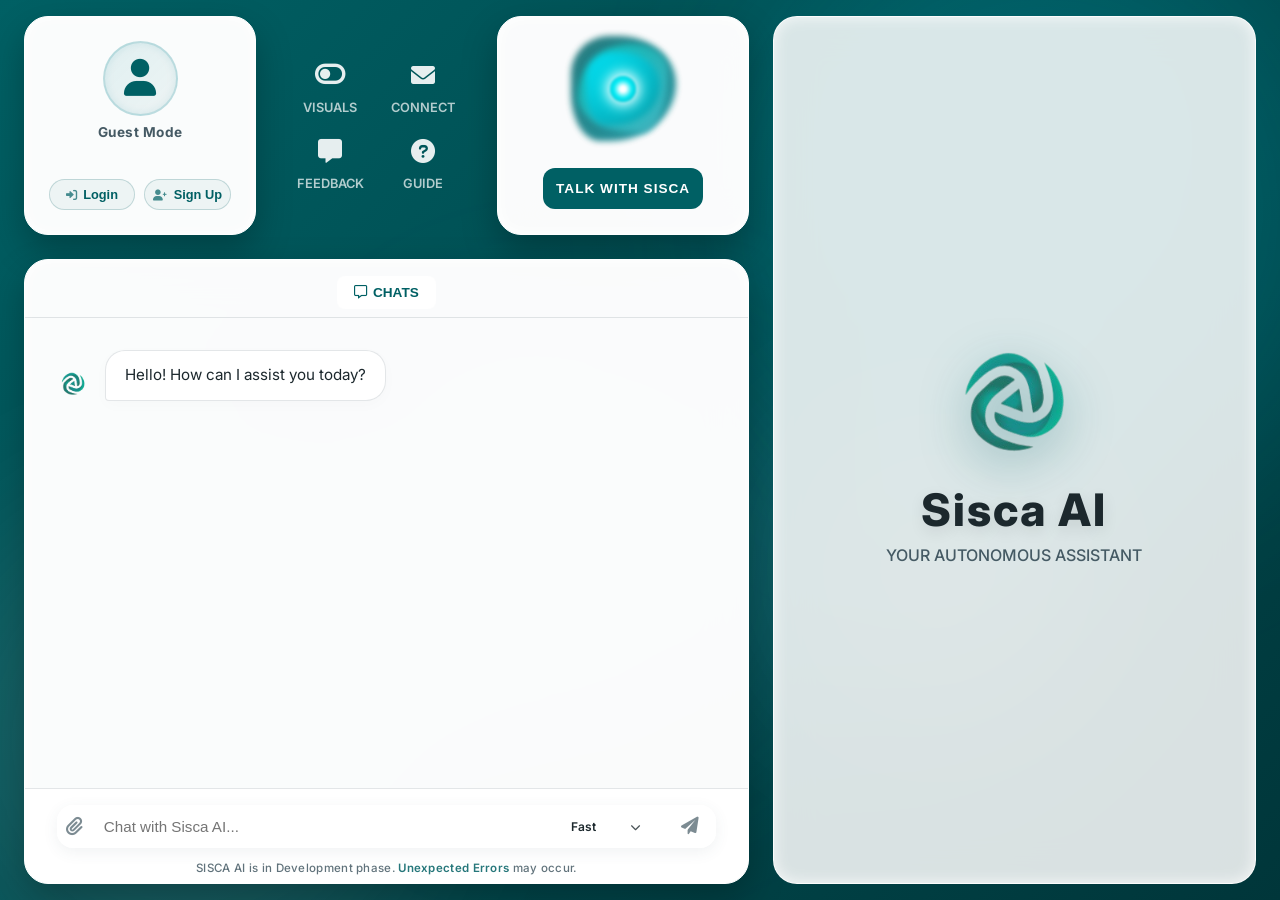
==== templates/index.html @ b3699bad "Initial commit" ====
<!DOCTYPE html>
<html lang="en">
<head>
    <meta charset="UTF-8">
    <meta name="viewport" content="width=device-width, initial-scale=1.0">
    <title>Sisca AI - Your Autonomous Assistant</title>
     
    <link rel="stylesheet" href="https://cdnjs.cloudflare.com/ajax/libs/font-awesome/6.0.0/css/all.min.css">
    
    <!-- NAYA: PDF Generation Library -->
    <script src="https://cdnjs.cloudflare.com/ajax/libs/html2pdf.js/0.10.1/html2pdf.bundle.min.js"></script>
    <link rel="icon" type="image/png" href="/static/logo.png">
    <link rel="stylesheet" href="/static/styles.css">
    <link href="https://fonts.googleapis.com/css2?family=Inter:wght@400;500;600;700&display=swap" rel="stylesheet">
    <link rel="stylesheet" href="https://cdnjs.cloudflare.com/ajax/libs/font-awesome/6.0.0/css/all.min.css">
    
    <meta charset="UTF-8">
    <meta name="viewport" content="width=device-width, initial-scale=1.0">
    <title>Sisca AI Dashboard</title>
    <link rel="stylesheet" href="/static/styles.css">
    <link href="https://fonts.googleapis.com/css2?family=Inter:wght@400;500;600;700&display=swap" rel="stylesheet">
    <link rel="stylesheet" href="https://cdnjs.cloudflare.com/ajax/libs/font-awesome/6.0.0/css/all.min.css">
</head>
<body>

    <div id="mobile-blocker">
        <img src="/static/logo.png" alt="Sisca AI Logo" style="width: 80px; margin-bottom: 20px;">
        <h1>Desktop Only Access</h1>
        <p>Sisca AI is not accessable on mobile. For the full experience, please switch to <strong>Desktop</strong>.</p>
    </div>

    
    <div class="background-blur">
        <div class="blob blob-1"></div>
        <div class="blob blob-2"></div>
        <div class="blob blob-3"></div>
        <div class="blob blob-4"></div>
    </div>
    

    <div class="dashboard-layout">
        
        <div class="left-section">
            <div class="top-panels">
                
              <div class="glass-panel auth-panel">
                    <div class="auth-profile">
                        <i class="fas fa-user"></i>
                    </div>
                    
                <div class="auth-text" id="currentUserDisplay">Guest Mode</div>

                <div class="auth-panel-actions" id="loggedInActions" style="display: none;">
                    <button id="logoutBtn">
                        <i class="fas fa-sign-out-alt"></i> Logout
                    </button>
                </div>

                <div class="auth-buttons" id="authButtonsDiv">

                        <button class="auth-btn signup-btn" id="openLoginModal">
                        <i class="fas fa-sign-in-alt"></i> Login
                        </button>
                        <button class="auth-btn signup-btn" id="openSignupModal">
                      <i class="fas fa-user-plus"></i> Sign Up
                    </button>
                    </div>

                </div>

                <div class="glass-panel controls-panel">

                   <div class="control-grid" style="display: grid; grid-template-columns: 1fr 1fr; gap: 1.5rem; text-align: center; align-items: end;">
                        
                        <!-- NAYA: Unlocked VISUALS Button -->
                        <div class="control-item" id="visualsBtn" title="Toggle Data Visualization" style="cursor: pointer; opacity: 1; display: flex; flex-direction: column; justify-content: flex-end; align-items: center; height: 100%;">
                            <i class="fas fa-toggle-off" style="font-size: 1.7rem; margin-bottom: 5px; transition: all 0.3s;"></i>
                            <span style="transition: all 0.3s;">VISUALS</span>
                        </div>
                        
                        <div class="control-item" id="connectGmailBtn" style="cursor: pointer; opacity: 1; display: flex; flex-direction: column; justify-content: flex-end; align-items: center; height: 100%;" title="Connect Gmail">
                            <i class="fas fa-envelope" style="font-size: 1.5rem; margin-bottom: 5px;"></i>
                            <span>CONNECT</span>
                        </div>
                        
                        <div class="control-item" id="feedbackBtn" style="cursor: pointer; opacity: 1; display: flex; flex-direction: column; justify-content: flex-end; align-items: center; height: 100%;">
                            <i class="fas fa-comment-alt" style="font-size: 1.5rem; margin-bottom: 5px;"></i>
                            <span>FEEDBACK</span>
                        </div>
                        
                        <div class="control-item" id="howToUseBtn" style="cursor: pointer; opacity: 1; display: flex; flex-direction: column; justify-content: flex-end; align-items: center; height: 100%;">
                            <i class="fas fa-question-circle" style="font-size: 1.5rem; margin-bottom: 5px;"></i>
                            <span>GUIDE</span>
                        </div>
                        
                    </div>
                </div>

                <div class="glass-panel neural-panel">
                  <div class="energy-core-wrapper" id="energy-core">
                        <div class="core-layer layer-1"></div>
                        <div class="core-layer layer-2"></div>
                        <div class="core-layer layer-3"></div>
                        <div class="core-center"></div>
                    </div>
                    <button type="button" id="talkBtn" class="init-btn" title="Toggle Voice Command">Talk with SISCA</button>
                </div>

            </div>

            <div class="glass-panel workspace-panel chat-section" style="padding: 0; padding-top: 1rem;">
                <div class="chat-tabs">
                    <button class="tab active"><i class="far fa-comment-alt"></i> CHATS</button>
                </div>

                <div class="chat-messages" id="chatMessages">
                    <div class="message assistant-message">
                        <div class="message-avatar">
                            <a href="https://siscaai.online" target="_blank" onclick="event.preventDefault();" style="cursor: default; display: flex;">
                                <img src="/static/logo.png" alt="Sisca AI" draggable="true">
                            </a>
                        </div>

                        <div class="message-wrapper">
                            <div class="message-content">
                                <p>Hello! How can I assist you today?</p>
                            </div>
                        </div>
                    </div>
                </div>

                <form id="chatForm" class="input-area">
                    <div class="image-preview-area">
                        <div id="imagePreviewContainer" style="display: none;">
                            <img id="imagePreview" src="" alt="Preview">
                            <button type="button" id="removeImageBtn" title="Remove image">&times;</button>
                        </div>
                    </div>

                    <div class="input-container-pill">
    <input type="file" id="imageInput" accept="image/*, .csv, .xlsx, .json, .txt" style="display: none;">
    <button type="button" id="attachBtn" class="action-icon" title="Upload Image">
        <i class="fas fa-paperclip"></i>
    </button>

    <input type="text" id="messageInput" placeholder="Chat with Sisca AI..." autocomplete="off" required>

    <div class="audio-waveform" id="audioWaveform" style="display: none;">
        <span></span><span></span><span></span><span></span><span></span>
    </div>

    <div class="mode-selector-wrapper custom-select-wrapper">
    <!-- Naya Custom Button -->
    <div class="mode-selector custom-select-btn" id="customModeBtn">
        <span id="customModeText">Fast</span>
    </div>
    <i class="fas fa-chevron-down dropdown-icon"></i>
    
    <!-- Custom Dropdown Menu -->
    <div class="custom-select-menu" id="customModeMenu">
        <div class="custom-option selected" data-value="fast">Fast</div>
        <div class="custom-option" data-value="research">Research</div>
    </div>

    <!-- Hidden Input: Apka purana JS code is ID se value uthata rahay ga -->
    <input type="hidden" id="chatModeSelector" value="fast">
</div>

    <button type="submit" class="send-btn" id="sendBtn" title="Send Message">
        <i class="fas fa-paper-plane"></i>
    </button>
    <!-- NAYA: Stop Button (Jo by default hide rahay ga) -->
    <button type="button" class="send-btn" id="stopBtn" title="Stop Generation" style="display: none; color: #ef4444;">
        <i class="fas fa-stop-circle"></i>
    </button>
</div>
                    
                    <div class="ai-disclaimer">
                        SISCA AI is in Development phase. <strong>Unexpected Errors</strong> may occur.
                    </div>
                </form>

            </div> </div> <div class="glass-panel right-brand-panel" style="position: relative;">
            
            <div class="brand-wrapper" id="brandWrapper">
                <a href="https://siscaai.online" target="_blank" onclick="event.preventDefault();" style="display: flex; align-items: center; justify-content: center; text-decoration: none; outline: none; cursor: default;">
                    <img src="/static/logo.png" alt="Sisca AI Logo" class="brand-logo" draggable="true">
                </a>
                <h2>Sisca AI</h2>
                <h4>YOUR AUTONOMOUS ASSISTANT</h4>
            </div>

            <div id="rightPanelContent" class="right-panel-content">
                <button id="closeRightPanel" class="close-panel-btn" title="Close Workspace"><i class="fas fa-times"></i></button>
                
                <!-- NAYA: Download PDF Button -->
                <button id="downloadPdfBtn" class="close-panel-btn" title="Download Report as PDF" style="right: 4.5rem; background: var(--theme-primary); color: white;">
                    <i class="fas fa-file-pdf"></i>
                </button>

                <div id="rightPanelText" class="right-panel-text"></div>
                <!-- NAYA: Data Chart Renderer -->
                <img id="rightPanelChart" src="" alt="Generated Chart" style="display: none; width: 100%; border-radius: 12px; margin-top: 15px; box-shadow: 0 5px 15px rgba(0,0,0,0.1);">
            </div>
            <!-- NAYA: Virtual Screen Container (noVNC Iframe) -->
    <div id="virtualScreenContent" style="display: none; position: absolute; top: 0; left: 0; width: 100%; height: 100%; border-radius: 1.5rem; overflow: hidden; z-index: 20; background: #1c282d;">
        <!-- Top Tech Bar -->
        <div style="background: rgba(0, 96, 100, 0.9); color: white; padding: 6px 15px; font-size: 0.8rem; font-weight: 600; display: flex; justify-content: space-between; align-items: center; border-bottom: 1px solid rgba(255,255,255,0.2);">
            <span><i class="fas fa-desktop" style="margin-right: 5px;"></i> Sisca's PC <span style="font-size: 0.65rem; color:#a5f3fc; margin-left: 5px;">(Live View)</span></span>
            <div class="typing-dots" style="margin: 0; padding: 0; transform: scale(0.8);"><span></span><span></span><span></span></div>
        </div>
        <!-- Iframe jo noVNC server se connect hoga -->
        <iframe id="vncStreamFrame" src="" style="width: 100%; height: calc(100% - 30px); border: none; opacity: 0.95;"></iframe>
    </div>
</div> <!-- right-brand-panel div closing -->
        </div>

    </div> 
      
    
<!-- =====================================
         GUEST 10 MESSAGES LIMIT MODAL
    ====================================== -->
    <div id="guestLimitModal" class="modal">
        <div class="modal-content" style="text-align: center; max-width: 400px;">
            <span class="close-btn" onclick="smoothClose(document.getElementById('guestLimitModal'))">&times;</span>
            
            <h2 style="color: var(--text-dark); margin-bottom: 0.5rem;">Daily Limit Reached</h2>
            <p style="color: var(--theme-secondary); line-height: 1.5; margin-bottom: 1.5rem;">
                You've reached your free limit of 10 messages for today.<br><br>
                Please <strong>Login</strong> or <strong>Sign Up</strong> to unlock unlimited free conversations!
            </p>
            <div style="display: flex; gap: 10px;">
                <button class="modal-submit-btn" onclick="window.location.href='/auth'" style="flex: 1; margin-top: 0;">Login</button>
                <button class="modal-submit-btn" onclick="window.location.href='/auth?mode=signup'" style="flex: 1;">Sign Up Free</button>
            </div>
        </div>
    </div>

<!-- =====================================
         GUEST 5 MESSAGES WARNING MODAL
    ====================================== -->
    <div id="guestWarningModal" class="modal">
        <div class="modal-content" style="text-align: center; max-width: 400px;">
            <span class="close-btn" onclick="smoothClose(document.getElementById('guestWarningModal'))">&times;</span>       
            <h2 style="color: var(--text-dark); margin-bottom: 0.5rem;">5 Messages Left!</h2>
            <p style="color: var(--theme-secondary); line-height: 1.5; margin-bottom: 1.5rem;">
                You have only 5 free messages left for today.<br><br>
                Please <strong>Login</strong> or <strong>Sign Up</strong> now to unlock unlimited free conversations and save your progress!
            </p>
            <div style="display: flex; gap: 10px;">
                <button class="modal-submit-btn" onclick="window.location.href='/auth'" style="flex: 1; margin-top: 0;">Login</button>
                <button class="modal-submit-btn" onclick="window.location.href='/auth?mode=signup'" style="flex: 1;">Sign Up Free</button>
            </div>
        </div>
    </div>



<div id="loginModal" class="modal">
    <div class="modal-content">
        <span class="close-btn" id="closeLogin">&times;</span>
        <h2>Login to Sisca AI</h2>
        <input type="email" id="loginEmail" placeholder="Email Address" class="auth-input">
        
        <div class="password-wrapper">
            <input type="password" id="loginPassword" placeholder="Password" class="auth-input" style="margin-bottom: 0;">
            <i class="fas fa-eye toggle-password" id="toggleLoginPassword"></i>
        </div>
        
        <button class="modal-submit-btn" onclick="submitLogin()" style="margin-top: 1rem;">Login</button>
    </div>
</div>

<div id="signupModal" class="modal">
    <div class="modal-content">
        <span class="close-btn" id="closeSignup">&times;</span>
        <h2>Create Account</h2>
        
        <div style="display: flex; gap: 10px; margin-bottom: 1rem;">
            <input type="text" id="signupFirstName" placeholder="First Name" class="auth-input" style="margin-bottom: 0;">
            <input type="text" id="signupLastName" placeholder="Last Name" class="auth-input" style="margin-bottom: 0;">
        </div>
        
        <input type="email" id="signupEmail" placeholder="Email Address" class="auth-input">
        
        <div class="password-wrapper">
            <input type="password" id="signupPassword" placeholder="Create a Password" class="auth-input" style="margin-bottom: 0;">
            <i class="fas fa-eye toggle-password" id="toggleSignupPassword"></i>
        </div>
       <p style="font-size: 0.75rem; color: var(--theme-secondary); margin-bottom: 1rem; margin-top: 0.5rem; text-align: center;">
    Password must have 1 uppercase, 1 lowercase & 1 number.
        </p>

        <div style="display: flex; gap: 10px; margin-bottom: 1rem;">
            <input type="text" id="signupOTP" placeholder="Enter 6-digit Code" class="auth-input" maxlength="6" style="margin-bottom: 0; flex: 1;">
            <button class="init-btn" id="sendOtpBtn" onclick="requestOTP()" style="margin-top: 0; white-space: nowrap; border-radius: 12px;">Send Code</button>
        </div>

        <button class="modal-submit-btn" onclick="submitSignup()">Sign Up</button>
    </div>
</div>

<div id="feedbackModal" class="modal">
    <div class="modal-content">
        <span class="close-btn" id="closeFeedback">&times;</span>
        <h2>Anonymous Feedback</h2>
        <p>Your feedback helps us improve Sisca AI. (No personal data is collected during feedback submission)</p>
        <textarea id="feedbackText" rows="4" placeholder="Write your feedback here..."></textarea>
        <button class="modal-submit-btn" onclick="submitFeedback()">Submit Feedback</button>
    </div>
</div>

<div id="howToUseModal" class="modal">
    <div class="modal-content" style="max-width: 500px;">
        <span class="close-btn" id="closeHowToUse">&times;</span>
        <h2>How to Use Sisca AI</h2>
        <ul class="instructions-list" style="max-height: 60vh; overflow-y: auto; padding-right: 10px;">
            <li><strong><i class="fas fa-microphone"></i> Voice Command:</strong> Click <strong>Talk with SISCA</strong> and speak your command.</li>
            <li><strong><i class="fas fa-envelope"></i> Gmail Integration:</strong> Connect your Gmail to let Sisca read, summarize, and send emails for you.</li>
            <li><strong><i class="fas fa-image"></i> Image Analysis:</strong> Click the paperclip icon to upload an image and ask questions about it.</li>
            <li><strong><i class="fas fa-globe"></i> Web Access:</strong> Using <strong>Research Mode</strong>, you can browse the web and perform searches in real-time.</li>
        </ul>
    </div>
</div>

<div id="connectModal" class="modal">
    <div class="modal-content">
        <span class="close-btn" id="closeConnect">&times;</span>
        <h2>Integration (Beta)</h2>
        <p style="margin-bottom: 1.5rem; line-height: 1.6; color: var(--theme-secondary); font-size: 0.95rem;">
            Since Sisca AI is currently in Beta, the Gmail Integration feature is restricted to Test Users.<br><br>
            To get access, click <strong>'Apply for Test User'</strong> below.<br> Once your request is approved, you can click <strong>'Connect'</strong> button to link your account.
        </p>
        
       <style>
            /* NAYA: Dono buttons par same Google jaisi CSS lagayen */
            #actualConnectBtn, #requestTestUserBtn {
                background: #ffffff;
                color: #3c4043;
                border: 1px solid #dadce0;
                border-radius: 8px;
                height: 44px; 
                font-size: 0.95rem;
                font-weight: 700;
                cursor: pointer;
                display: flex;
                align-items: center;
                justify-content: center;
                gap: 10px;
                box-shadow: 0 1px 2px rgba(0,0,0,0.05);
                transition: background-color 0.2s, box-shadow 0.2s;
            }
            #actualConnectBtn:hover:not(:disabled), #requestTestUserBtn:hover:not(:disabled) {
                background-color: #f8f9fa;
                box-shadow: 0 1px 3px rgba(60,64,67,0.2);
            }
        </style>

        <div style="display: flex; gap: 10px; margin-top: 1rem;">
            <button id="requestTestUserBtn" style="flex: 1;">
                Apply for Test User
            </button>
            
            <button id="actualConnectBtn" style="margin-top: 0; flex: 1; height: 44px;">
                <svg version="1.1" xmlns="http://www.w3.org/2000/svg" viewBox="0 0 48 48" width="20px" height="20px">
                    <path fill="#EA4335" d="M24 9.5c3.54 0 6.71 1.22 9.21 3.6l6.85-6.85C35.9 2.38 30.47 0 24 0 14.62 0 6.51 5.38 2.56 13.22l7.98 6.19C12.43 13.7 17.66 9.5 24 9.5z"></path>
                    <path fill="#4285F4" d="M46.98 24.55c0-1.57-.15-3.09-.38-4.55H24v9.02h12.94c-.58 2.96-2.26 5.48-4.78 7.18l7.73 6c4.51-4.18 7.09-10.36 7.09-17.65z"></path>
                    <path fill="#FBBC05" d="M10.53 28.59c-.48-1.45-.76-2.99-.76-4.59s.27-3.14.76-4.59l-7.98-6.19C.92 16.46 0 20.12 0 24c0 3.88.92 7.54 2.56 10.78l7.97-6.19z"></path>
                    <path fill="#34A853" d="M24 48c6.48 0 11.93-2.13 15.89-5.81l-7.73-6c-2.15 1.45-4.92 2.3-8.16 2.3-6.26 0-11.57-4.22-13.47-9.91l-7.98 6.19C6.51 42.62 14.62 48 24 48z"></path>
                    <path fill="none" d="M0 0h48v48H0z"></path>
                </svg>
                Connect
            </button>
        </div>
    </div>
</div>

<script>

        // === CUSTOM DROPDOWN LOGIC ===
document.addEventListener('DOMContentLoaded', () => {
    const customModeBtn = document.getElementById('customModeBtn');
    const customModeMenu = document.getElementById('customModeMenu');
    const customModeText = document.getElementById('customModeText');
    const hiddenInput = document.getElementById('chatModeSelector');
    const customOptions = document.querySelectorAll('.custom-option');

    if(customModeBtn && customModeMenu) {
        // Dropdown toggle karein
        customModeBtn.addEventListener('click', (e) => {
            e.stopPropagation();
            customModeMenu.classList.toggle('show');
        });

        // Option select karne par
        customOptions.forEach(option => {
            option.addEventListener('click', () => {
                const value = option.getAttribute('data-value');
                const text = option.innerText;

                // UI aur hidden input update karein
                customModeText.innerText = text;
                hiddenInput.value = value;

                // Selection highlight change karein
                customOptions.forEach(opt => opt.classList.remove('selected'));
                option.classList.add('selected');

                // Menu close karein
                customModeMenu.classList.remove('show');
            });
        });

        // Agar user bahar click kare to menu close ho jaye
        document.addEventListener('click', (e) => {
            if (!customModeBtn.contains(e.target) && !customModeMenu.contains(e.target)) {
                customModeMenu.classList.remove('show');
            }
        });
    }
});

// ====== CUSTOM NOTIFICATION SYSTEM ======
        function showNotification(message, type = 'info') {
            let container = document.getElementById('toast-container');
            if (!container) {
                container = document.createElement('div');
                container.id = 'toast-container';
                document.body.appendChild(container);
            }

            const toast = document.createElement('div');
            toast.className = `custom-toast ${type}`;
            
            let iconClass = 'fas fa-info-circle';
            if (type === 'success') iconClass = 'fas fa-check-circle';
            if (type === 'error') iconClass = 'fas fa-exclamation-circle';

            // Agar message me emoji ho to usay clean kar dega
            let cleanMessage = message.replace('⚠️ ', '');

            toast.innerHTML = `<i class="${iconClass}"></i> <span>${cleanMessage}</span>`;
            container.appendChild(toast);

            // 4 seconds ke baad slide-out karke remove ho jayega
            setTimeout(() => {
                toast.classList.add('fade-out');
                setTimeout(() => toast.remove(), 300);
            }, 4000);
        }

// === UNIVERSAL MODAL CLOSE ANIMATION ===
        function smoothClose(modalElement) {
            if (!modalElement) return;
            const content = modalElement.querySelector('.modal-content');
            
            // 1. Closing animation class lagayen
            content.classList.add('modal-closing');
            
            // 2. 200 miliseconds (0.20s) ka wait karein aur phir hide karein
            setTimeout(() => {
                modalElement.style.display = 'none';
                content.classList.remove('modal-closing'); // Agli dafa khulne ke liye reset
            }, 155);
        }
        // === CLOSE MODAL ON OUTSIDE CLICK ===
        // Agar user dark background par click karega toh popup band ho jayega
        window.addEventListener('click', function(event) {
            // Check karein ke jis jagah click hua hai, kya wo 'modal' (dark overlay) hai?
            if (event.target.classList.contains('modal')) {
                smoothClose(event.target);
            }
        });


        // Default browser alert ko Override kar diya
        window.alert = function(msg) {
            let msgStr = String(msg);
            let type = 'info';
            let lowerMsg = msgStr.toLowerCase();
            
            // AI khud pehchan legi ke message Error ka hai ya Success ka
            if (lowerMsg.includes('error') || lowerMsg.includes('failed') || lowerMsg.includes('invalid') || lowerMsg.includes('empty') || lowerMsg.includes('please login') || msgStr.includes('⚠️')) {
                type = 'error';
            } else if (lowerMsg.includes('success') || lowerMsg.includes('thank you') || lowerMsg.includes('awesome')) {
                type = 'success';
            }
            
            showNotification(msgStr, type);
        };
        // ========================================

// === VISUALS BUTTON TOGGLE LOGIC ===
const visualsBtn = document.getElementById('visualsBtn');
let isVisualizeModeOn = false;

if (visualsBtn) {
    visualsBtn.addEventListener('click', () => {
        isVisualizeModeOn = !isVisualizeModeOn;
        const icon = visualsBtn.querySelector('i');
        
        if (isVisualizeModeOn) {
            visualsBtn.classList.add('visuals-active');
            icon.classList.remove('fa-toggle-off');
            icon.classList.add('fa-toggle-on');
        } else {
            visualsBtn.classList.remove('visuals-active');
            icon.classList.remove('fa-toggle-on');
            icon.classList.add('fa-toggle-off');
        }
    });
}

 // ====== PAGE LOAD LOGIC ======
window.addEventListener('DOMContentLoaded', async () => {
    const savedUserStr = localStorage.getItem('sisca_user');
    const authProfileIcon = document.querySelector('.auth-profile');
    const gmailBtn = document.getElementById('connectGmailBtn');
    
    // Icon hamesha show rahega
    if (gmailBtn) gmailBtn.style.display = 'flex'; 

    if (savedUserStr) {
        const user = JSON.parse(savedUserStr);
        document.getElementById('currentUserDisplay').innerText = `${user.first_name} ${user.last_name}`;
        document.getElementById('authButtonsDiv').style.display = 'none';
        
        const loggedInActions = document.getElementById('loggedInActions');
        if (loggedInActions) loggedInActions.style.display = 'flex';
        
        if (authProfileIcon) authProfileIcon.classList.add('logged-in'); 
        
        // === NAYA LOGIC: Page load hoty hi Connect Popup ka data ready kar lega ===
        checkConnectButtonStatus();
        
        // NAYA LOGIC: Page load hoty hi direct Database se live check karega
        try {
            const response = await fetch('/api/check-status', {
                method: 'POST',
                headers: { 'Content-Type': 'application/json' },
                body: JSON.stringify({ email: user.email })
            });
            const data = await response.json();
            
            // Agar database ne confirm kar diya ke token mojood hai, to button ko Connected kar do
            if (data.gmail_connected && gmailBtn) {
                gmailBtn.innerHTML = '<i class="fas fa-check-circle" style="color: #10b981;"></i><span style="color: #10b981;">CONNECTED</span>';
                gmailBtn.classList.add('connected-state');
                gmailBtn.disabled = true;
                
                // Backup ke liye browser ki memory me bhi update kar dein
                user.gmail_connected = true;
                localStorage.setItem('sisca_user', JSON.stringify(user));
            }
        } catch (e) {
            console.error("Status fetch failed", e);
        }
    }

    const urlParams = new URLSearchParams(window.location.search);
    if (urlParams.get('gmail_connected')) {
        alert("Awesome! Gmail Connected Successfully. Sisca AI can now send emails for you.");
        
        if (savedUserStr) {
            const user = JSON.parse(savedUserStr);
            user.gmail_connected = true;
            localStorage.setItem('sisca_user', JSON.stringify(user));
            
            if (gmailBtn) {
                gmailBtn.innerHTML = '<i class="fas fa-check-circle" style="color: #10b981;"></i><span style="color: #10b981;">CONNECTED</span>';
                gmailBtn.classList.add('connected-state');
                gmailBtn.disabled = true;
            }
        }
        window.history.replaceState({}, document.title, "/"); 
    }
});

// ====== LOGOUT LOGIC ======
document.getElementById('logoutBtn').addEventListener('click', async () => {
    
    // ==========================================
    // NAYA: Abort any pending requests immediately upon logout
    // ==========================================
    if (typeof currentAbortController !== 'undefined' && currentAbortController !== null) {
        currentAbortController.abort();
        console.log("Pending request aborted due to logout.");
    }

    // Frontend se user ka data hata rahe hain
    localStorage.removeItem('sisca_user');

    document.getElementById('currentUserDisplay').innerText = 'Guest Mode';
    document.getElementById('authButtonsDiv').style.display = 'flex';
    
    const loggedInActions = document.getElementById('loggedInActions');
    if (loggedInActions) loggedInActions.style.display = 'none';
    
    const authProfileIcon = document.querySelector('.auth-profile');
    if (authProfileIcon) authProfileIcon.classList.remove('logged-in');
    
    const gmailBtn = document.getElementById('connectGmailBtn');
    if (gmailBtn) {
        gmailBtn.innerHTML = '<i class="fas fa-envelope"></i><span>CONNECT</span>';
        gmailBtn.classList.remove('connected-state');
        gmailBtn.disabled = false;
        gmailBtn.style.display = 'flex'; 
    }

    // Frontend chatbox ko clear karke default welcome message lagana
    const chatMessages = document.getElementById('chatMessages');
    if (chatMessages) {
        chatMessages.innerHTML = `
            <div class="message assistant-message">
                <div class="message-avatar">
                    <a href="https://siscaai.online" target="_blank" onclick="event.preventDefault();" style="cursor: default; display: flex;">
                        <img src="/static/logo.png" alt="Sisca AI" draggable="true">
                    </a>
                </div>
                <div class="message-wrapper">
                    <div class="message-content">
                        <p>Hello! How can I assist you today?</p>
                    </div>
                </div>
            </div>
        `;
    }

    const rightPanelContent = document.getElementById('rightPanelContent');
    const brandWrapper = document.getElementById('brandWrapper');
    if (rightPanelContent && rightPanelContent.classList.contains('show')) {
        rightPanelContent.classList.remove('show');
        brandWrapper.classList.remove('hide-tech');
        brandWrapper.classList.add('show-tech');
    }

    // BUG FIX: Ab yahan user_email ki jagah explicitly "guest" likh diya hai.
    // Is se logged-in user ki history save rahegi aur sirf guest data clear hoga.
    try {
        await fetch('/api/clear-chat', { 
            method: 'POST',
            headers: { 'Content-Type': 'application/json' },
            body: JSON.stringify({ user_email: "guest" }) 
        });
    } catch (e) {
        console.error("Failed to clear backend chat memory.");
    }

    alert('Logged out successfully!');
});


// ====== CONNECT GMAIL MODAL LOGIC ======
const connectModal = document.getElementById('connectModal');
const closeConnect = document.getElementById('closeConnect');
const actualConnectBtn = document.getElementById('actualConnectBtn');
const requestTestUserBtn = document.getElementById('requestTestUserBtn');

// NAYA LOGIC: Ab ye direct backend se live status check karega
async function checkConnectButtonStatus() {
    const savedUserStr = localStorage.getItem('sisca_user');
    if (!savedUserStr) return;
    const savedUser = JSON.parse(savedUserStr);
    
    try {
        const response = await fetch('/api/check-status', {
            method: 'POST',
            headers: { 'Content-Type': 'application/json' },
            body: JSON.stringify({ email: savedUser.email })
        });
        const data = await response.json();
        const status = data.test_status; // 0 = New, 1 = Requested, 2 = Approved

        if (status === 2) {
            // Approved state
            actualConnectBtn.disabled = false;
            actualConnectBtn.style.opacity = "1";
            actualConnectBtn.style.cursor = "pointer";
            actualConnectBtn.style.pointerEvents = "auto";
            
            requestTestUserBtn.innerText = "Added to Test Users";
            requestTestUserBtn.disabled = false; // Disable tag hata diya
            requestTestUserBtn.style.pointerEvents = "none"; // NAYA: Hover aur Click bilkul band
            requestTestUserBtn.style.background = "rgba(16, 185, 129, 0.1)"; 
            requestTestUserBtn.style.color = "#10b981";
            requestTestUserBtn.style.border = "1px solid rgba(16, 185, 129, 0.3)";
        } else if (status === 1) {
            // Requested / Pending state
            actualConnectBtn.disabled = true;
            actualConnectBtn.style.opacity = "0.5";
            actualConnectBtn.style.cursor = "not-allowed";
            actualConnectBtn.style.pointerEvents = "none";
            
            requestTestUserBtn.innerText = "Request Pending..."; // TEXT CHANGED
            requestTestUserBtn.disabled = false; // Disable tag hata diya
            requestTestUserBtn.style.pointerEvents = "none"; // NAYA: Hover aur Click bilkul band
            requestTestUserBtn.style.background = "rgba(245, 158, 11, 0.1)"; 
            requestTestUserBtn.style.color = "#f59e0b";
            requestTestUserBtn.style.border = "1px solid rgba(245, 158, 11, 0.3)";
        } else {
            // Normal state
            actualConnectBtn.disabled = true;
            actualConnectBtn.style.opacity = "0.5";
            actualConnectBtn.style.cursor = "not-allowed";
            actualConnectBtn.style.pointerEvents = "none";
            
            // BUG FIX: Normal state mein wapas original design par layein
            requestTestUserBtn.innerText = "Apply for Test User";
            requestTestUserBtn.disabled = false;
            requestTestUserBtn.style.pointerEvents = "auto"; 
            requestTestUserBtn.style.background = "#ffffff";
            requestTestUserBtn.style.color = "#3c4043";
            requestTestUserBtn.style.border = "1px solid #dadce0";
        }
    } catch (e) {
        console.error("Status fetch failed", e);
    }
}

// Grid icon par click karne se popup open hoga
document.getElementById('connectGmailBtn').addEventListener('click', () => {
    const savedUser = localStorage.getItem('sisca_user');
    if (!savedUser) {
        alert("Please Login to access Integration features."); 
        return;
    }
    
    // Popup fauran open hoga, aur ab buttons pehle se loaded honge!
    connectModal.style.display = 'flex';
});

closeConnect.addEventListener('click', () => smoothClose(connectModal));

actualConnectBtn.addEventListener('click', () => {
    if(actualConnectBtn.disabled) return;
    const savedUser = JSON.parse(localStorage.getItem('sisca_user'));
    window.location.href = '/authorize?email=' + encodeURIComponent(savedUser.email);
});

// Request Button Click Logic
requestTestUserBtn.addEventListener('click', async () => {
    const savedUserStr = localStorage.getItem('sisca_user');
    if (!savedUserStr) return;
    const savedUser = JSON.parse(savedUserStr);
    
    const btn = document.getElementById('requestTestUserBtn');
    const originalText = btn.innerText;
    
    btn.innerText = "Requesting...";
    btn.style.pointerEvents = "none"; // Request bhejte waqt double click se roko

    try {
        await fetch('/api/feedback', {
            method: 'POST',
            headers: { 'Content-Type': 'application/json' },
            body: JSON.stringify({ 
                text: `TEST USER REQUEST: Please add this email to Google Cloud Test Users list: ${savedUser.email}`,
                user_email: savedUser.email
            })
        });
        
        alert("Request sent successfully! As soon as it is approved, you can Connect your Account.");
        
        // Fauran Button ko "Requested" state me change kar do
        btn.innerText = "Request Pending..."; // TEXT CHANGED
        btn.style.pointerEvents = "none"; // Hover aur click band
        btn.style.background = "rgba(245, 158, 11, 0.1)"; 
        btn.style.color = "#f59e0b";
        btn.style.border = "1px solid rgba(245, 158, 11, 0.3)";
        
    } catch (error) {
        alert("Request failed. Please try again.");
        btn.innerText = originalText;
        btn.style.pointerEvents = "auto"; // Agar error aaye toh wapas clickable kar do
    } 
});

 // Auth Modals Logic
const loginModal = document.getElementById('loginModal');
const signupModal = document.getElementById('signupModal');

// ====== REDIRECT TO AUTH PAGE ======
document.getElementById('openLoginModal').addEventListener('click', () => {
    window.location.href = '/auth'; 
});

document.getElementById('openSignupModal').addEventListener('click', () => {
    window.location.href = '/auth?mode=signup'; 
});
document.getElementById('closeLogin').addEventListener('click', () => smoothClose(loginModal));
document.getElementById('closeSignup').addEventListener('click', () => smoothClose(signupModal));

// Eye Button Toggle Logic
function setupPasswordToggle(toggleId, inputId) {
    const toggleBtn = document.getElementById(toggleId);
    const passInput = document.getElementById(inputId);
    
    toggleBtn.addEventListener('click', function () {
        const type = passInput.getAttribute('type') === 'password' ? 'text' : 'password';
        passInput.setAttribute('type', type);
        this.classList.toggle('fa-eye-slash'); // Icon change (eye to eye-slash)
    });
}
setupPasswordToggle('toggleSignupPassword', 'signupPassword');
setupPasswordToggle('toggleLoginPassword', 'loginPassword');

async function requestOTP() {
    const email = document.getElementById('signupEmail').value;
    const btn = document.getElementById('sendOtpBtn');

    if (!email) {
        return alert("Please enter your email address first!");
    }

    // Button ko loading state mein daalein
    btn.innerText = "Sending...";
    btn.disabled = true;

    try {
        const res = await fetch('/api/send-otp', {
            method: 'POST',
            headers: { 'Content-Type': 'application/json' },
            body: JSON.stringify({ email: email })
        });
        const data = await res.json();

        if (data.error) {
            alert(data.error);
            btn.innerText = "Send Code";
            btn.disabled = false;
        } else {
            alert(data.message);
            
            // --- NAYA: 30 Seconds Timer Logic ---
            let timeLeft = 30;
            btn.innerText = `Resend in ${timeLeft}s`;
            
            const timerId = setInterval(() => {
                timeLeft--;
                btn.innerText = `Resend in ${timeLeft}s`;
                
                // Jab timer 0 ho jaye to interval khatam kar dein
                if (timeLeft <= 0) {
                    clearInterval(timerId);
                    btn.innerText = "Resend Code";
                    btn.disabled = false; // Button wapas clickable ho jayega
                }
            }, 1000); // 1000 milliseconds = 1 second
            // ------------------------------------
        }
    } catch (error) {
        alert("Network error while sending OTP.");
        btn.innerText = "Send Code";
        btn.disabled = false;
    }
}

async function submitSignup() {
    const firstName = document.getElementById('signupFirstName').value;
    const lastName = document.getElementById('signupLastName').value;
    const email = document.getElementById('signupEmail').value;
    const otp = document.getElementById('signupOTP').value; // OTP Field
    const pass = document.getElementById('signupPassword').value;
    
    if(!firstName || !lastName || !email || !pass || !otp) return alert("Please fill all fields including OTP!");

    const res = await fetch('/api/signup', {
        method: 'POST',
        headers: { 'Content-Type': 'application/json' },
        body: JSON.stringify({ 
            first_name: firstName, 
            last_name: lastName, 
            email: email, 
            otp: otp, // Backend ko OTP bheja
            password: pass 
        })
    });
    const data = await res.json();
    
    if(data.error) alert(data.error);
    else {
        alert(data.message);
        signupModal.style.display = 'none';
        loginModal.style.display = 'flex';
        // Reset fields
        document.getElementById('signupOTP').value = "";
        document.getElementById('sendOtpBtn').innerText = "Send Code";
        document.getElementById('sendOtpBtn').disabled = false;
    }
}

async function submitLogin() {
            const email = document.getElementById('loginEmail').value;
            const pass = document.getElementById('loginPassword').value;

            if(!email || !pass) return alert("Please fill all fields!");

            const res = await fetch('/api/login', {
                method: 'POST',
                headers: { 'Content-Type': 'application/json' },
                body: JSON.stringify({ email, password: pass })
            });

            const data = await res.json();
            
            if(data.error) alert(data.error);
            else {
                // IMPORTANT: Login hoty hi user ka data browser me save ho jayega aur homepage par redirect ho jayega
                localStorage.setItem('sisca_user', JSON.stringify({
                    first_name: data.first_name,
                    last_name: data.last_name,
                    email: data.email
                }));
                window.location.href = '/'; 
            }
        }

const chatForm = document.getElementById('chatForm');
        const messageInput = document.getElementById('messageInput');
        const chatMessages = document.getElementById('chatMessages');
        const attachBtn = document.getElementById('attachBtn');
        const imageInput = document.getElementById('imageInput');
        const imagePreviewContainer = document.getElementById('imagePreviewContainer');
        const imagePreview = document.getElementById('imagePreview');
        const removeImageBtn = document.getElementById('removeImageBtn');
        const talkBtn = document.getElementById('talkBtn');
        const audioWaveform = document.getElementById('audioWaveform');

        let selectedImageBase64 = null;
        let selectedDataFile = null; // NAYA: Data File Tracker
        
        window.fillAndSubmit = function(text) {
            messageInput.value = text;
            chatForm.dispatchEvent(new Event('submit'));
        };
        attachBtn.addEventListener('click', () => { imageInput.click(); });
        
        imageInput.addEventListener('change', async function() {
            const file = this.files[0];
            if (!file) return;
            
            // Image Workflow
            if (file.type.startsWith('image/')) {
                const reader = new FileReader();
                reader.onload = function(event) {
                    imagePreview.src = event.target.result;
                    imagePreviewContainer.style.display = 'block';
                    selectedImageBase64 = event.target.result.split(',')[1];
                    messageInput.removeAttribute('required');
                };
                reader.readAsDataURL(file);
            } 
            // Data Sandbox Workflow
            else {
                const formData = new FormData();
                formData.append('file', file);
                
                messageInput.value = "Uploading data file...";
                messageInput.disabled = true;
                
                try {
                    const res = await fetch('/api/upload-data', { method: 'POST', body: formData });
                    const data = await res.json();
                    if (data.success) {
                        selectedDataFile = data.filename;
                        messageInput.value = "";
                        messageInput.disabled = false;
                        messageInput.placeholder = `Data Loaded: ${file.name}. Ask to visualize...`;
                        messageInput.removeAttribute('required');
                        
                        // Visual cue for file attached
                        imagePreview.src = "https://cdn-icons-png.flaticon.com/512/326/326031.png"; // CSV/Doc icon
                        imagePreviewContainer.style.display = 'block';
                    }
                } catch (e) {
                    alert("Data file upload failed!");
                    messageInput.disabled = false;
                    messageInput.value = "";
                }
            }
        });
        
        removeImageBtn.addEventListener('click', () => {
            imageInput.value = '';
            selectedImageBase64 = null;
            selectedDataFile = null;
            imagePreviewContainer.style.display = 'none';
            messageInput.setAttribute('required', 'required');
            messageInput.placeholder = "Chat with Sisca AI...";
        });

        const SpeechRecognition = window.SpeechRecognition || window.webkitSpeechRecognition;
        let recognition = null;
        let isListening = false;

        if (SpeechRecognition) {
            recognition = new SpeechRecognition();
            recognition.continuous = false;
            recognition.lang = 'en-US';
            recognition.interimResults = false;

            recognition.onresult = (event) => {
                const transcript = event.results[0][0].transcript;
                if (transcript) {
                    messageInput.value = transcript;
                    chatForm.dispatchEvent(new Event('submit'));
                }
            };

            recognition.onend = () => {
                if (isListening) {
                    // Agar 'isListening' ON hai, aur AI farigh hai (na soch rahi hai, na bol rahi hai)
                    // Toh mic ko wapas zinda kar do
                    if (currentAbortController === null && currentAudio === null) {
                        try { recognition.start(); } catch(e) {}
                    }
                } else {
                    // Agar user ne khud 'stop' daba diya tha, toh UI effects hata do
                    talkBtn.classList.remove('recording');
                    const audioWaveform = document.getElementById('audioWaveform');
                    if (audioWaveform) audioWaveform.style.display = 'none';
                    document.getElementById('energy-core').classList.remove('listening');
                }
            };

            recognition.onerror = (event) => {
                console.error("Mic error: ", event.error);
                if (event.error !== 'no-speech') {
                    stopMic();
                }
            };

            talkBtn.addEventListener('click', () => {
                if (isListening) stopMic();
                else startMic();
            });
        } else {
            talkBtn.style.display = 'none';
        }

        function startMic() {
            isListening = true;
            talkBtn.classList.add('recording');
            audioWaveform.style.display = 'flex';
            document.getElementById('energy-core').classList.add('listening');
            if (recognition) recognition.start();
        }

        function stopMic() {
            isListening = false;
            talkBtn.classList.remove('recording');
            audioWaveform.style.display = 'none';
            document.getElementById('energy-core').classList.remove('listening');
            if (recognition) recognition.stop();
        }

        function formatText(text) {
            if (!text) return "";
            return text
                .replace(/\*\*(.*?)\*\*/g, '<strong>$1</strong>')
                .replace(/\n/g, '<br>');
        }

        // ==========================================
        // 1. GLOBAL STATE MANAGERS (Audio, Typing, Limits)
        // ==========================================
        let currentAbortController = null;
        let currentTypingInterval = null;
        let currentAudio = null;
        let stopTypingResolve = null;
        let stopAudioResolve = null;
        let isLimitReached = false;

        // ==========================================
        // 2. UNIVERSAL UNLOCK FUNCTION (Box ko kholna)
        // ==========================================
        function unlockUI() {
            const messageInput = document.getElementById('messageInput');
            const sendBtn = document.getElementById('sendBtn');
            const stopBtn = document.getElementById('stopBtn');

            currentAbortController = null; // Agli request aane ke liye rasta saaf karein

            if (!isLimitReached) {
                if (messageInput) {
                    messageInput.disabled = false;
                    messageInput.style.cursor = "text";
                    messageInput.placeholder = "Chat with Sisca AI...";
                    messageInput.classList.remove("locked-input");
                    messageInput.focus();
                }
                if (stopBtn) stopBtn.style.display = 'none';
                if (sendBtn) sendBtn.style.display = 'inline-block';
                
                // --- NAYA: Agar Voice mode ON tha, toh ab wapas Mic zinda karein ---
                if (typeof isListening !== 'undefined' && isListening && typeof recognition !== 'undefined' && recognition) {
                    try { recognition.start(); } catch(e) {}
                    const audioWaveform = document.getElementById('audioWaveform');
                    if (audioWaveform) audioWaveform.style.display = 'flex';
                    document.getElementById('energy-core').classList.add('listening');
                }

            } else {
                if (messageInput) {
                    messageInput.disabled = true;
                    messageInput.style.cursor = "default";
                    messageInput.placeholder = "Daily Limit reached. Please Login to access Unlimited Chats";
                    messageInput.classList.add("locked-input");
                }
                if (stopBtn) stopBtn.style.display = 'none';
                if (sendBtn) {
                    sendBtn.style.display = 'inline-block';
                    sendBtn.disabled = true;
                    sendBtn.style.cursor = "default";
                    sendBtn.style.opacity = "0.5";
                }
            }
        }

        // ==========================================
        // 3. STOP BUTTON LOGIC
        // ==========================================
        document.getElementById('stopBtn').addEventListener('click', async () => {
            if (currentAbortController) currentAbortController.abort();
            
            if (currentTypingInterval) {
                clearInterval(currentTypingInterval);
                currentTypingInterval = null;
                if (stopTypingResolve) { stopTypingResolve(); stopTypingResolve = null; }
            }
            
            if (currentAudio) {
                currentAudio.pause();
                currentAudio.currentTime = 0;
                currentAudio = null;
                if (stopAudioResolve) { stopAudioResolve(); stopAudioResolve = null; }
            }
            
            // --- NAYA: Send hardware signal to Flask to murder the container process ---
            try {
                await fetch('/api/stop-agent', { method: 'POST' });
            } catch (e) {
                console.error("Failed to send stop signal to backend engine container.", e);
            }

            // Stream framework cleanly collapse
            document.getElementById('virtualScreenContent').style.display = 'none';
            document.getElementById('vncStreamFrame').src = "";
            
            // --- BUG FIX: Clear Data Panel AND bring back the Logo cleanly ---
            const rightPanel = document.getElementById('rightPanelContent');
            if (rightPanel) {
                rightPanel.classList.remove('show');
            }
            document.getElementById('brandWrapper').classList.remove('hide-tech');
            document.getElementById('brandWrapper').classList.add('show-tech');
            
            unlockUI();
        });

        // ==========================================
        // 4. FORM SUBMISSION LOGIC
        // ==========================================
        chatForm.addEventListener('submit', async function(event) {
            event.preventDefault();
            
            if (currentAbortController !== null) return;
            const message = messageInput.value;
            const imageBase64 = selectedImageBase64;
            const dataFile = selectedDataFile; // NAYA FIX: File tracker variable ko assign karein taake JS crash na ho
            const wasVoiceCommand = isListening;
            
            // Ab hidden input se value lenge (Custom Dropdown)
            const chatMode = document.getElementById('chatModeSelector').value;
            const isAgentActive = (chatMode === 'research');
            
            // NAYA FIX: Agar file attach ho, toh empty message par request rokne ki bajaye aagay janay dein
            if (!message.trim() && !imageBase64 && !dataFile) return;
            
            // AddMessage ab Promise ban gaya hai
            addMessage(message || `Analyzing data file: ${dataFile}`, 'user', false, imageBase64);
            
            messageInput.value = '';
            removeImageBtn.click();
            
            // --- TEMPORARY PAUSE: Mic ko sirf roko, 'isListening' state ko OFF mat karo ---
            if (isListening && typeof recognition !== 'undefined' && recognition) {
                recognition.stop();
                const audioWaveform = document.getElementById('audioWaveform');
                if (audioWaveform) audioWaveform.style.display = 'none';
                document.getElementById('energy-core').classList.remove('listening');
            }
            
            showTypingIndicator();

            const sendBtn = document.getElementById('sendBtn');
            const stopBtn = document.getElementById('stopBtn');
            
            if (messageInput) {
                messageInput.disabled = true;
                messageInput.placeholder = "Sisca is responding...";
                messageInput.style.cursor = "default";
            }
            if (sendBtn) sendBtn.style.display = 'none';
            if (stopBtn) stopBtn.style.display = 'inline-block';
            
            currentAbortController = new AbortController();
            const signal = currentAbortController.signal;

            const savedUser = localStorage.getItem('sisca_user');
            let userEmail = null;
            let userName = null;
            
            if (savedUser) {
                const userObj = JSON.parse(savedUser);
                userEmail = userObj.email;
                userName = `${userObj.first_name} ${userObj.last_name}`;
            }

            // --- NAYI LOGIC: Agar Research mode ON he, to Live Screen dikhayen ---
            if (isAgentActive) {
                const brand = document.getElementById('brandWrapper');
                brand.classList.remove('show-tech');
                brand.classList.add('hide-tech'); // Logo hide karein
                
                const vsContent = document.getElementById('virtualScreenContent');
                const vncFrame = document.getElementById('vncStreamFrame');
                vsContent.style.display = 'block';
                // Dynamic Hostname fetch karke port 6080 par noVNC connect karein
                vncFrame.src = `http://${window.location.hostname}:6080/vnc.html?autoconnect=true&resize=scale`;
            }
            // ---------------------------------------------------------------------

            try {
                const response = await fetch('/api/chat', {
                    method: 'POST',
                    headers: { 'Content-Type': 'application/json' },
                    signal: signal,
                    body: JSON.stringify({
                        message: message || (dataFile ? "Analyze this data file and generate charts." : "Describe this image"),
                        isVoice: wasVoiceCommand,
                        image: imageBase64,
                        data_file: dataFile,
                        user_email: userEmail,
                        user_name: userName,
                        is_agent_active: isAgentActive,
                        is_visualize_active: isVisualizeModeOn // NAYA FIX: Direct Dashboard button k variable se link kar dia
                    })
                });

                if (response.status === 403) {
                    removeTypingIndicator();
                    isLimitReached = true;
                    const limitModal = document.getElementById('guestLimitModal');
                    if (limitModal) limitModal.style.display = 'flex';
                    unlockUI();
                    return;
                }

                const data = await response.json();
                removeTypingIndicator();

                if (data.warning_alert) {
                    const warningModal = document.getElementById('guestWarningModal');
                    if (warningModal) warningModal.style.display = 'flex';
                }

                if (data.error) {
                    await addMessage(`Error: ${data.error}`, 'assistant', false);
                    unlockUI();
                } else {
                    const lineCount = (data.response.match(/\n/g) || []).length + 1;
                    
                    // NAYA: Data Chart Interception
                    if (data.chart_url) {
                        const tasks = [];
                        tasks.push(addMessage("Data Analysis complete. Chart displayed on the workspace.", 'assistant', false));
                        
                        // --- BUG FIX: Hide VNC Screen immediately so the chart is visible! ---
                        document.getElementById('virtualScreenContent').style.display = 'none';
                        document.getElementById('vncStreamFrame').src = "";
                        
                        displayInRightPanel(data.response, data.chart_url);
                        if (data.audio) tasks.push(playAudio(data.audio));
                        await Promise.all(tasks);
                        unlockUI();
                    } 
                    else if (lineCount > 5 || data.response.length > 250) {
                        const tasks = [];
                        tasks.push(addMessage("Document generated. Displayed on the main workspace.", 'assistant', false));
                        
                        // --- BUG FIX: Hide VNC Screen immediately so the document is visible! ---
                        document.getElementById('virtualScreenContent').style.display = 'none';
                        document.getElementById('vncStreamFrame').src = "";
                        
                        displayInRightPanel(data.response);
                        
                        if (data.audio) {
                            tasks.push(playAudio(data.audio));
                        }
                        
                        if (data.action === 'open_url' && data.url) {
                            window.open(data.url, '_blank');
                        }
                        await Promise.all(tasks);
                        unlockUI();
                    }  
                    else {
                        const tasks = [];
                        tasks.push(addMessage(data.response, 'assistant', !wasVoiceCommand));
                        if (data.audio) {
                            tasks.push(playAudio(data.audio));
                        }
                                                 
                        if (data.action === 'open_url' && data.url) {
                            window.open(data.url, '_blank');
                        }
                        await Promise.all(tasks);
                        
                        // --- BUG FIX: Teardown VNC Sandbox for Short Responses & Prevent Overlap ---
                        document.getElementById('virtualScreenContent').style.display = 'none';
                        document.getElementById('vncStreamFrame').src = "";
                        
                        const rightPanel = document.getElementById('rightPanelContent');
                        const brandWrap = document.getElementById('brandWrapper');
                        
                        // SMART CHECK: Only show the logo if there is NO data report currently open
                        if (!rightPanel.classList.contains('show')) {
                            brandWrap.classList.remove('hide-tech');
                            brandWrap.classList.add('show-tech');
                        }
                        // ---------------------------------------------------------------
                        
                        unlockUI();
                    }
                }
            } catch (error) {
                removeTypingIndicator();

                // --- NAYI LOGIC: Agar error aye tab bhi screen band kar dein ---
                if (isAgentActive) {
                    document.getElementById('virtualScreenContent').style.display = 'none';
                    document.getElementById('vncStreamFrame').src = "";
                    document.getElementById('brandWrapper').classList.remove('hide-tech');
                    document.getElementById('brandWrapper').classList.add('show-tech');
                }
                // ---------------------------------------------------------------

                if (error.name === 'AbortError') {
                    await addMessage("<em>You've stopped this response!</em>", "assistant", false);
                } else {
                    await addMessage('An error occurred connecting to the server.', 'assistant', false);
                }
                unlockUI();
            }
        });

        // ==========================================
        // 5. ASYNC SUPPORTING FUNCTIONS
        // ==========================================
        function addMessage(text, sender, isTyping = false, imageBase64 = null) {
            const messageDiv = document.createElement('div');
            messageDiv.className = `message ${sender}-message`;
            
            let avatarHTML = '';
            if (sender === 'assistant') {
                avatarHTML = `<div class="message-avatar"><a href="https://siscaai.online" target="_blank" onclick="event.preventDefault();" style="cursor: default; display: flex;"><img src="/static/logo.png" alt="Sisca AI" draggable="true"></a></div>`;
            }
            let imageHTML = '';
            if (imageBase64) {
                imageHTML = `<img src="data:image/jpeg;base64,${imageBase64}" style="max-width: 250px; border-radius: 12px; margin-bottom: 10px; display: block; box-shadow: 0 4px 10px rgba(0,0,0,0.1);">`;
            }
            messageDiv.innerHTML = `${avatarHTML}<div class="message-wrapper"><div class="message-content">${imageHTML}<p class="text-container"></p></div></div>`;
            
            chatMessages.appendChild(messageDiv);
            const textContainer = messageDiv.querySelector('.text-container');
            
            if (isTyping && text) {
                return animateTyping(textContainer, text);
            } else if (text) {
                textContainer.innerHTML = formatText(text);
                scrollToBottom();
                return Promise.resolve();
            }
            return Promise.resolve();
        }

        function animateTyping(element, text) {
            return new Promise((resolve) => {
                stopTypingResolve = resolve;
                element.innerHTML = '<div class="typing-dots"><span></span><span></span><span></span></div>';
                
                // NAYA: Fast Chunk/Word-by-word Streaming Effect (ChatGPT style)
                let words = text.split(' '); // Words/Chunks mein break kar liya
                let i = 0;
                let currentText = '';
                
                currentTypingInterval = setInterval(() => {
                    if (i === 0) element.innerHTML = '';
                    if (i < words.length) {
                        currentText += words[i] + ' '; // Ek waqt mein pura chunk render hoga
                        element.innerHTML = formatText(currentText);
                        i++;
                        scrollToBottom();
                    } else {
                        clearInterval(currentTypingInterval);
                        currentTypingInterval = null;
                        if (stopTypingResolve) { stopTypingResolve = null; resolve(); }
                    }
                }, 30); // Har chunk ke baad sirf 30ms ka delay (Super Fast)
            });
        }

        function showTypingIndicator() {
            const typingDiv = document.createElement('div');
            typingDiv.id = 'tempTypingIndicator';
            typingDiv.className = 'message assistant-message';
            typingDiv.innerHTML = `
                <div class="message-avatar">
                    <a href="https://siscaai.online" target="_blank" onclick="event.preventDefault();" style="cursor: default; display: flex;">
                        <img src="/static/logo.png" alt="Sisca AI" draggable="true">
                    </a>
                </div>
                <div class="message-wrapper">
                    <div class="message-content">
                        <div class="typing-dots"><span></span><span></span><span></span></div>
                    </div>
                </div>
            `;
            chatMessages.appendChild(typingDiv);
            scrollToBottom();
        }

        function removeTypingIndicator() {
            const indicator = document.getElementById('tempTypingIndicator');
            if (indicator) indicator.remove();
        }

        function playAudio(base64Data) {
            return new Promise((resolve) => {
                stopAudioResolve = resolve;
                currentAudio = new Audio("data:audio/mp3;base64," + base64Data);
                
                currentAudio.onended = () => {
                    currentAudio = null;
                    if (stopAudioResolve) { stopAudioResolve = null; resolve(); }
                };
                currentAudio.onerror = () => {
                    currentAudio = null;
                    if (stopAudioResolve) { stopAudioResolve = null; resolve(); }
                };
                currentAudio.play().catch((err) => {
                    console.log("Audio play prevented:", err);
                    currentAudio = null;
                    if (stopAudioResolve) { stopAudioResolve = null; resolve(); }
                });
            });
        }

        function scrollToBottom() {
            chatMessages.scrollTop = chatMessages.scrollHeight;
        }

        // ====== MODAL LOGIC ======
const feedbackModal = document.getElementById('feedbackModal');
const howToUseModal = document.getElementById('howToUseModal');
const feedbackBtn = document.getElementById('feedbackBtn');
const howToUseBtn = document.getElementById('howToUseBtn');
const closeFeedback = document.getElementById('closeFeedback');
const closeHowToUse = document.getElementById('closeHowToUse');

// Open Modals
feedbackBtn.addEventListener('click', () => feedbackModal.style.display = 'flex');
howToUseBtn.addEventListener('click', () => howToUseModal.style.display = 'flex');

// NAYA: Disclaimer wale 'FEEDBACK' text par click karne se bhi popup khulega
const disclaimerFeedbackBtn = document.getElementById('disclaimerFeedbackBtn');
if (disclaimerFeedbackBtn) {
    disclaimerFeedbackBtn.addEventListener('click', () => feedbackModal.style.display = 'flex');
}

// Close Modals (Cross Button)
closeFeedback.addEventListener('click', () => smoothClose(feedbackModal));
closeHowToUse.addEventListener('click', () => smoothClose(howToUseModal));

// Submit Feedback Function
async function submitFeedback() {
    const text = document.getElementById('feedbackText').value;
    
    // BUG FIX: Ab yeh specifically sirf Feedback modal ke button ko hi pakrega
    const submitBtn = document.querySelector('#feedbackModal .modal-submit-btn');

    if(text.trim() === "") {
        alert("This must not be empty!");
        return;
    }

    // Button ko foran disable aur text change karein taake double click na ho
    const originalText = submitBtn.innerText;
    submitBtn.innerText = "Sending...";
    submitBtn.disabled = true;
    submitBtn.style.opacity = "0.7"; // Thora dundhla (fade) kar dega taake click na ho sake

    try {
        // Backend API ko sirf text bhejenge (Bilkul Anonymous)
        const response = await fetch('/api/feedback', {
            method: 'POST',
            headers: { 'Content-Type': 'application/json' },
            body: JSON.stringify({ text: text })
        });

        const data = await response.json();

        if (data.error) {
            alert("Error: " + data.error);
        } else {
            alert("Thank you! Your feedback has been submitted successfully.");
            document.getElementById('feedbackText').value = "";
            feedbackModal.style.display = 'none';
        }
    } catch (error) {
        alert("Network error: Feedback not sent!");
    } finally {
        // Response aane ke baad button ko wapas normal state me layen
        submitBtn.innerText = originalText;
        submitBtn.disabled = false;
        submitBtn.style.opacity = "1";
    }
}


// ====== ROUTING LOGIC (Long Texts to Right Panel) ======
const brandWrapper = document.getElementById('brandWrapper');
const rightPanelContent = document.getElementById('rightPanelContent');
const rightPanelText = document.getElementById('rightPanelText');
const closeRightPanel = document.getElementById('closeRightPanel');

function displayInRightPanel(text, chartUrl = null) {
    // Logo ko cool animation k sath blur karke hide karein
    brandWrapper.classList.remove('show-tech');
    brandWrapper.classList.add('hide-tech');
    
    // NAYA: Chart Display Logic
    const chartImg = document.getElementById('rightPanelChart');
    if (chartUrl) {
        chartImg.src = chartUrl;
        chartImg.style.display = 'block';
    } else {
        chartImg.style.display = 'none';
        chartImg.src = "";
    }
    
    // Naye text panel ko show karein
    rightPanelContent.classList.add('show');
    rightPanelText.innerHTML = ''; 
    
// Fast chunk/word streaming for long documents
        let words = text.split(' '); 
        let i = 0;
        let currentText = ''; 
        const interval = setInterval(() => {
            if (i < words.length) {
                currentText += words[i] + ' ';
                rightPanelText.innerHTML = formatText(currentText); 
                i++;
                rightPanelContent.scrollTop = rightPanelContent.scrollHeight;
            } else {
                clearInterval(interval);
            }
        }, 25); // Har word par 5ms (Bijli jaisi speed)
}

// Close button (X) dabane se wapas Logo show karein
closeRightPanel.addEventListener('click', () => {
    rightPanelContent.classList.remove('show');
    brandWrapper.classList.remove('hide-tech');
    brandWrapper.classList.add('show-tech');
});

// ==========================================
// ENTER KEY LOGIC FOR LOGIN & SIGNUP MODALS
// ==========================================

// --- Login Modal Enter Key Logic ---
const loginEmailInput = document.getElementById('loginEmail');
const loginPasswordInput = document.getElementById('loginPassword');

loginEmailInput.addEventListener('keypress', function(e) {
    if (e.key === 'Enter') {
        e.preventDefault(); // Default form submission rokne k liye
        loginPasswordInput.focus(); // Next box par focus
    }
});

loginPasswordInput.addEventListener('keypress', function(e) {
    if (e.key === 'Enter') {
        e.preventDefault();
        submitLogin(); // Last box par enter dabane se Login submit
    }
});


// --- Signup Modal Enter Key Logic ---
const signupFirstNameInput = document.getElementById('signupFirstName');
const signupLastNameInput = document.getElementById('signupLastName');
const signupEmailInput = document.getElementById('signupEmail');
const signupPasswordInput = document.getElementById('signupPassword');
const signupOTPInput = document.getElementById('signupOTP'); // NAYA: OTP box ka variable

signupFirstNameInput.addEventListener('keypress', function(e) {
    if (e.key === 'Enter') {
        e.preventDefault();
        signupLastNameInput.focus();
    }
});

signupLastNameInput.addEventListener('keypress', function(e) {
    if (e.key === 'Enter') {
        e.preventDefault();
        signupEmailInput.focus();
    }
});

signupEmailInput.addEventListener('keypress', function(e) {
    if (e.key === 'Enter') {
        e.preventDefault();
        signupPasswordInput.focus(); // Ab Email k baad Password par jayega
    }
});

signupPasswordInput.addEventListener('keypress', function(e) {
    if (e.key === 'Enter') {
        e.preventDefault();
        signupOTPInput.focus(); // Ab Password k baad OTP box par jayega
    }
});

signupOTPInput.addEventListener('keypress', function(e) {
    if (e.key === 'Enter') {
        e.preventDefault();
        submitSignup(); // OTP k baad sidha Submit hoga
    }
});

// ==========================================
// DOWNLOAD REPORT AS PDF LOGIC
// ==========================================
const downloadPdfBtn = document.getElementById('downloadPdfBtn');

if (downloadPdfBtn) {
    downloadPdfBtn.addEventListener('click', () => {
        // 1. Change button text/icon to show it's working
        const originalIcon = downloadPdfBtn.innerHTML;
        downloadPdfBtn.innerHTML = '<i class="fas fa-spinner fa-spin"></i>';

        // 2. Extract Data & Create a Clean, Print-Friendly Container
        const reportText = document.getElementById('rightPanelText').innerHTML;
        const chartImg = document.getElementById('rightPanelChart');
        let chartHtml = '';

        // Check if the chart is visible, if yes, include it securely in the PDF
        if (chartImg && chartImg.style.display !== 'none' && chartImg.src) {
            chartHtml = `<img src="${chartImg.src}" style="width: 100%; margin-top: 30px; border-radius: 8px; box-shadow: 0 4px 10px rgba(0,0,0,0.1);">`;
        }

        const printContainer = document.createElement('div');
        printContainer.innerHTML = `
            <div style="padding: 30px; font-family: 'Inter', sans-serif; color: #1c282d;">
                <h2 style="color: #006064; border-bottom: 2px solid #006064; padding-bottom: 10px; margin-bottom: 20px;">Sisca AI - Analysis Report</h2>
                <div style="white-space: pre-wrap; line-height: 1.8; font-size: 15px;">${reportText}</div>
                ${chartHtml}
            </div>
        `;

        // 3. Define PDF settings
        const opt = {
            margin:       0.3, // Reduced margin since we added padding inside the container
            filename:     'Sisca_AI_Data_Report.pdf',
            image:        { type: 'jpeg', quality: 0.98 },
            html2canvas:  { scale: 2, useCORS: true },
            jsPDF:        { unit: 'in', format: 'letter', orientation: 'portrait' }
        };

        // 4. Generate and Download
        html2pdf().set(opt).from(printContainer).save().then(() => {
            // Restore button
            downloadPdfBtn.innerHTML = originalIcon;
            showNotification('Report downloaded successfully!', 'success');
        }).catch(err => {
            console.error("PDF Generation Error: ", err);
            downloadPdfBtn.innerHTML = originalIcon;
            showNotification('Failed to download PDF.', 'error');
        });
    });
}

    </script>
</body>
</html>
---- static/styles.css ----
/* --- Core Styling & Modern Sage Theme (Deep Teal & Slate) --- */
:root {
    --bg-base: #ffffff; /* White background base */
    --theme-primary: #006064; /* Primary Deep Teal */
    --theme-secondary: #455A64; /* Secondary Slate Gray */
    --theme-accent: #00838f; /* Slightly lighter teal for accents */
    --glass-bg: rgba(255, 255, 255, 0.85); /* Clean white glass */
    --glass-border: rgba(69, 90, 100, 0.15); /* Slate border */
    --text-dark: #1c282d; /* Very dark slate for readability */
    --text-light: #ffffff;
    --font-family: 'Inter', sans-serif;
}

* { margin: 0; padding: 0; box-sizing: border-box; }

body {
    font-family: var(--font-family);
    background-color: var(--bg-base);
    height: 100vh;
    overflow: hidden;
    position: relative;
    color: var(--text-dark);
}

/* Light Sage/Slate Bokeh Background for Intelligent Vibe */
/* --- Premium Teal Background --- */
.background-blur {
    position: absolute; top: 0; left: 0; right: 0; bottom: 0;
    z-index: -1; overflow: hidden;
    /* Deep Teal Gradient Background */
    background: linear-gradient(135deg, var(--theme-primary), #00363a); 
}

/* Background ke andar halki roshni (glowing blobs) taky premium feel aaye */
.blob { position: absolute; border-radius: 50%; filter: blur(90px); }
.blob-1 { width: 600px; height: 600px; background: rgba(0, 229, 255, 0.15); top: -10%; right: -5%; } /* Cyan glow */
.blob-2 { width: 500px; height: 500px; background: rgba(255, 255, 255, 0.1); bottom: -10%; left: -5%; } /* White glow */
.blob-3 { width: 400px; height: 400px; background: rgba(0, 210, 255, 0.15); top: 40%; left: 30%; } /* Light cyan glow */
.blob-4 { width: 300px; height: 300px; background: rgba(255, 255, 255, 0.15); bottom: 20%; right: 15%; }


/* --- Main Website Header --- */
.main-website-header {
    width: 100%;
    padding: 1rem 2rem 0.5rem 2rem;
    margin-bottom: 0.8rem; /* Ye heading aur grids ke darmiyan gap create karega */
    display: flex;
    justify-content: center;
    align-items: center;
    z-index: 10;
    position: relative;
}

.main-website-header .logo {
    display: flex;
    align-items: center;
    gap: 0.8rem;
    /* ببل، بیک گراؤنڈ اور شیڈو کو ہٹا دیا گیا ہے */
}

.main-website-header .logo .custom-logo {
    width: 35px; /* تصویر کے مطابق سائز تھوڑا بہتر کیا گیا ہے */
    height: 35px;
    object-fit: contain;
}

.main-website-header .logo h1 {
    font-size: 2.5rem;
    font-weight: 600;
    color: var(--text-dark); /* رنگ کو تصویر کے مطابق ڈارک کر دیا گیا ہے */
    letter-spacing: 0.8px;
}

/* --- Dashboard Layout --- */
.dashboard-layout {
    display: grid;
    grid-template-columns: 1.8fr 1.2fr;
    gap: 1.5rem;
    /* Yahan pehli value (top padding) ko 4rem kar diya gaya hai taky upar space ban jaye */
    padding: 1rem 1.5rem 1rem 1.5rem; 
    height: 100vh; 
    max-width: 1600px;
    margin: 0 auto;
}

.left-section { 
    display: flex; 
    flex-direction: column; 
    gap: 1.5rem; 
    height: 100%;  /* Nayi line: Height fix karne ke liye */
    min-height: 0; /* Nayi line: Box ko screen se bahar nikalne se rokne ke liye */
}

.top-panels {
    display: grid;
    grid-template-columns: 1.2fr 1fr 1.3fr;
    gap: 1.5rem;
    flex: none;
}


/* Common Clean White Glass Panel Style (Matches the bottom area) */
.glass-panel {
    /* Opacity ko 0.98 kar diya hai taake ye bilkul pure bright white lagay */
    background: rgba(255, 255, 255, 0.98); 
    backdrop-filter: blur(20px);
    -webkit-backdrop-filter: blur(20px);
    border: 1px solid rgba(255, 255, 255, 1);
    border-radius: 1.5rem;
    box-shadow: 0 5px 20px rgba(0, 0, 0, 0.1), inset 0 0 15px rgba(255, 255, 255, 1);
    position: relative;
    display: flex;
    flex-direction: column;
}

/* Locked Panels Visuals */
.locked-panel {
    opacity: 0.8;
}
.lock-badge {
    position: absolute;
    top: 1rem;
    left: 1rem;
    background: rgba(255,255,255,0.9);
    padding: 4px 10px;
    border-radius: 20px;
    font-size: 0.75rem;
    font-weight: 600;
    color: var(--text-dark);
    box-shadow: 0 2px 10px rgba(0,0,0,0.05);
    z-index: 10;
    display: flex;
    align-items: center;
    gap: 5px;
}
.locked-panel > *:not(.lock-badge) { pointer-events: none; }

/* 1. Media Panel */
.media-panel { justify-content: flex-end; padding: 1rem; }
.media-icons { display: flex; justify-content: flex-end; gap: 0.8rem; }
.icon-box {
    width: 40px; height: 40px; border-radius: 10px;
    background: rgba(255,255,255,0.8);
    display: flex; align-items: center; justify-content: center;
    font-size: 1.2rem; color: var(--theme-primary);
    border: 1px solid rgba(255,255,255,0.9);
}

/* 2. Controls Panel. */
.controls-panel { 
    padding: 1.2rem 1rem; 
    justify-content: center; 
    /* Isko mukammal transparent karne ke liye overrides */
    background: transparent !important;
    border: none !important;
    box-shadow: none !important;
    backdrop-filter: none !important;
    -webkit-backdrop-filter: none !important;
}

.control-grid { display: grid; grid-template-columns: 1fr 1fr; gap: 1.5rem; text-align: center; }

.control-item { 
    display: flex; 
    flex-direction: column; 
    align-items: center; 
    gap: 0.5rem; 
    font-size: 0.8rem; 
    font-weight: 600; 
    /* Text ko solid white se nikal kar 70% soft white kar diya he */
    color: rgba(255, 255, 255, 0.7); 
    transition: all 0.3s ease;
}

.control-item i { 
    font-size: 1.5rem; 
    color: rgba(255, 255, 255, 0.9); 
}

.control-item:not(.locked-item):hover {
    color: #ffffff;
}
.control-item:not(.locked-item):hover i {
    color: #ffffff;
    transform: scale(1.08); /* Icon thora sa bara (pop) hoga */
}
/* 3. Neural Panel */
.neural-panel { align-items: center; justify-content: center; padding: 1.5rem; gap: 0.7rem; }
.neural-sphere { font-size: 5rem; color: rgba(0, 96, 100, 0.4); animation: pulse 3s infinite alternate; }
@keyframes pulse { from { transform: scale(1); opacity: 0.7;} to { transform: scale(1.05); opacity: 1;} }
.neural-text { font-size: 0.8rem; letter-spacing: 2px; font-weight: 600; color: var(--theme-secondary); opacity: 0.9; }

.init-btn {
    
    background: var(--theme-primary); 
    border: none; 
    color: var(--text-light); 
    padding: 0.8rem 0.8rem;
    border-radius: 12px; 
    font-weight: 600; 
    font-size: 0.85rem; 
    margin-top: 0.9rem;
    margin-bottom: 0.08rem;
    cursor: pointer; 
    transition: background 0.3s, transform 0.1s;
    text-transform: uppercase; 
    letter-spacing: 1px;
}

.init-btn:hover {
    background: var(--theme-accent); 
    transform: scale(0.98); /* Button ko halka sa chota karega jis se "press" hone ka effect aayega */
}

/* 4. Workspace Panel */
.workspace-panel { 
    flex: 1.2; 
    padding: 1.5rem; 
    min-height: 0; /* Nayi line */
}
.workspace-header { display: flex; justify-content: space-between; font-weight: 700; font-size: 0.9rem; margin-bottom: 1.5rem; color: var(--theme-secondary); }
.header-icons { display: flex; gap: 1rem; cursor: pointer; }
.workspace-body { display: flex; gap: 1.5rem; height: 100%; }
.workspace-sidebar { flex: 1; display: flex; flex-direction: column; gap: 1rem; }
.search-box {
    display: flex; align-items: center; background: rgba(255,255,255,0.8);
    border-radius: 8px; padding: 0.5rem 1rem; border: 1px solid rgba(255,255,255,0.9);
}
.search-box input { border: none; background: transparent; outline: none; margin-left: 0.5rem; width: 100%; color: var(--text-dark); }
.file-list { list-style: none; display: flex; flex-direction: column; gap: 0.8rem; font-size: 0.85rem; }
.file-list li { display: flex; align-items: center; gap: 0.5rem; color: var(--theme-secondary); font-weight: 500;}
.workspace-dropzone {
    flex: 2; border: 2px dashed rgba(69, 90, 100, 0.3); border-radius: 1rem;
    display: flex; flex-direction: column; align-items: center; justify-content: center;
    background: rgba(255,255,255,0.4); gap: 1rem; color: rgba(69, 90, 100, 0.7); font-weight: 600;
}
.workspace-dropzone i { font-size: 2.5rem; color: var(--theme-accent); }

/* --- 5. Chat Section (Right Column) --- */
.chat-section { 
    display: flex; 
    flex-direction: column; 
    overflow: hidden; 
    padding-top: 1rem; 
    min-height: 0; /* Nayi line: Taake sirf andar wale messages scroll hon */
}

/* Tabs */
.chat-tabs { 
    display: flex; 
    justify-content: center; /* Ye line heading ko center karegi */
    gap: 1rem; 
    padding: 0 2rem; 
    margin-bottom: 1rem; 
    border-bottom: 1px solid rgba(69, 90, 100, 0.15); 
    padding-bottom: 0.5rem; 
}
.tab { background: transparent; border: none; font-weight: 600; font-size: 0.85rem; color: var(--text-dark); opacity: 0.5; padding: 0.5rem 1rem; border-radius: 8px; cursor: pointer; display: flex; align-items: center; gap: 5px;}
.tab.active { background: rgba(255,255,255,0.9); opacity: 1; border: 1px solid rgba(255,255,255,0.9); color: var(--theme-primary); }

.chat-subtitle { padding: 0 2rem; font-size: 1rem; font-weight: 600; margin-top: 0.5rem; color: var(--theme-secondary); }

.chat-messages { flex: 1; overflow-y: auto; padding: 1rem 2rem; display: flex; flex-direction: column; gap: 1.5rem; scroll-behavior: smooth; }

/* Chat Bubbles */
.message { display: flex; gap: 1rem; max-width: 90%; animation: slide-in 0.3s ease-out; }
@keyframes slide-in { from { opacity: 0; transform: translateY(10px); } to { opacity: 1; transform: translateY(0); } }

.message-avatar {
    width: 32px; 
    height: 32px; 
    display: flex; 
    align-items: center; 
    justify-content: center; 
    flex-shrink: 0; 
    margin-top: auto;
    margin-bottom: 0px;
}

.message-avatar img {
    width: 32px; /*Size of Chat Logo*/
    height: 32px;
    object-fit: contain;
}

.message-content { padding: 0.8rem 1.2rem; font-size: 0.95rem; line-height: 1.5; box-shadow: 0 4px 15px rgba(0,0,0,0.02); }

/* Assistant Bubble (Light) */
.assistant-message { align-self: flex-start; }
.assistant-message .message-content { 
    background: rgba(255, 255, 255, 0.9); 
    backdrop-filter: blur(10px); 
    border: 1px solid rgba(69, 90, 100, 0.15); 
    border-radius: 20px 20px 20px 4px; 
    color: var(--text-dark);
}

/* User Bubble (Deep Teal to Slate Gradient) */
.user-message { align-self: flex-end; flex-direction: row-reverse; }
.user-message .message-avatar { display: none; }
.user-message .message-content { 
    background: linear-gradient(135deg, var(--theme-secondary), var(--theme-primary)); 
    color: var(--text-light); 
    border-radius: 20px 20px 4px 20px; 
    border: 1px solid rgba(255,255,255,0.1); 
    box-shadow: 0 4px 15px rgba(0, 96, 100, 0.3); 
}

.suggestion-chips { display: flex; flex-wrap: wrap; gap: 0.6rem; margin-top: 0.2rem; max-width: 420px; }
.chip { 
    background: rgba(255, 255, 255, 0.8); 
    border: 1px solid rgba(69, 90, 100, 0.2); 
    padding: 0.4rem 0.8rem; border-radius: 8px; 
    font-size: 0.8rem; font-weight: 500; cursor: pointer; transition: all 0.2s; color: var(--theme-secondary);
}
.chip:hover { border-color: var(--theme-primary); background: rgba(255, 255, 255, 1); color: var(--theme-primary); }

/* Input Area */
.input-area { 
    padding: 1rem 2rem 0.5rem 2rem; 
    position: relative; 
    border-top: 1px solid rgba(69, 90, 100, 0.15); 
    /* Same matching background */
    background: rgba(255, 255, 255, 0.85); 
    border-radius: 0 0 1.5rem 1.5rem; 
}

#imagePreviewContainer { position: absolute; bottom: 80px; left: 2rem; padding: 0.5rem; background: rgba(255, 255, 255, 0.95); border-radius: 1rem; }
#imagePreview { max-height: 60px; border-radius: 0.5rem; }
#removeImageBtn { position: absolute; top: -8px; right: -8px; background: #ef4444; color: white; border: none; border-radius: 50%; width: 24px; height: 24px; cursor: pointer; }

.input-container-pill {
    display: flex; align-items: center; background: rgba(255, 255, 255, 0.9); backdrop-filter: blur(20px);
    border: 1px solid rgba(255, 255, 255, 0.9); border-radius: 16px; padding: 0.5rem; gap: 0.8rem;
    box-shadow: 0 4px 15px rgba(69, 90, 100, 0.08); margin-bottom: 0.5rem;
}
#messageInput { flex: 1; border: none; background: transparent; outline: none; font-size: 0.95rem; padding-left: 0.5rem; color: var(--text-dark); }
.action-icon { background: transparent; border: none; color: rgba(69, 90, 100, 0.7); font-size: 1.2rem; cursor: pointer; }

/* Mic Glow matching the Sage theme */
.mic-glow-wrapper { position: relative; border-radius: 14px; padding: 2px; background: linear-gradient(135deg, rgba(0, 131, 143, 0.5), rgba(0, 96, 100, 0.5)); }
.mic-icon-btn { background: rgba(255, 255, 255, 0.95); border: none; border-radius: 12px; width: 38px; height: 38px; display: flex; align-items: center; justify-content: center; cursor: pointer; transition: all 0.3s; color: var(--theme-primary);}
.mic-icon-btn.recording { animation: mic-glow 1.5s infinite; }
@keyframes mic-glow { 0%, 100% { box-shadow: 0 0 10px rgba(0, 131, 143, 0.4); } 50% { box-shadow: 0 0 20px rgba(0, 96, 100, 0.6); } }

.audio-waveform { align-items: center; gap: 3px; height: 18px; opacity: 0.8; }
.audio-waveform span { display: block; width: 3px; height: 100%; background: var(--theme-accent); border-radius: 2px; animation: equalize 1s infinite ease-in-out; }
.send-btn { background: transparent; color: rgba(69, 90, 100, 0.7); border: none; cursor: pointer; font-size: 1.1rem; padding: 0 0.5rem; }
.send-btn:hover { color: var(--theme-primary); }

/* System Stats at bottom right */
.system-stats { display: flex; gap: 1rem; font-size: 0.7rem; font-weight: 700; color: var(--theme-secondary); opacity: 0.8; align-items: center; }

/* Typing Dots */
.typing-dots { display: flex; gap: 4px; padding: 4px 0; }
.typing-dots span { width: 6px; height: 6px; background: var(--theme-primary); border-radius: 50%; opacity: 0.6; animation: typing-bounce 1.4s infinite ease-in-out both; }
.typing-dots span:nth-child(1) { animation-delay: -0.32s; }
.typing-dots span:nth-child(2) { animation-delay: -0.16s; }

/* Scrollbar */
.chat-messages::-webkit-scrollbar { width: 5px; }
.chat-messages::-webkit-scrollbar-track { background: transparent; }
.chat-messages::-webkit-scrollbar-thumb { background: rgba(69, 90, 100, 0.2); border-radius: 10px; }

/* Responsive adjustments */
/* --- Mobile Blocker Styling --- */
#mobile-blocker {
    display: none; /* By default hidden rahega */
}

/* Jab screen 1024px se choti hogi (Mobile & Tablet) */
@media (max-width: 1024px) {
    /* Poori website ko hide kar do */
    .dashboard-layout, .background-blur, .main-website-header {
        display: none !important;
    }

    /* Sirf blocker screen dikhao */
    #mobile-blocker {
        display: flex;
        flex-direction: column;
        align-items: center;
        justify-content: center;
        position: fixed;
        top: 0; left: 0;
        width: 100vw; height: 100vh;
        background: linear-gradient(135deg, var(--theme-primary), #00363a);
        color: white;
        text-align: center;
        padding: 2.5rem;
        z-index: 99999;
        font-family: var(--font-family);
    }

    #mobile-blocker h1 {
        font-size: 2.2rem;
        margin-bottom: 1.2rem;
        font-weight: 800;
        letter-spacing: 1px;
    }

    #mobile-blocker p {
        font-size: 1.1rem;
        line-height: 1.6;
        opacity: 0.9;
        max-width: 400px;
    }
}
/* --- Large Mic Button in Grid Box --- */
.large-mic-wrapper {
    border-radius: 28px !important;
    padding: 4px;
    margin-bottom: 0.5rem;
}

.large-mic-btn {
    width: 85px !important;
    height: 85px !important;
    border-radius: 24px !important;
    font-size: 2.5rem !important;
}

/* --- Enhanced Organic Energy Core (Fixed for Light Background) --- */

.energy-core-wrapper {
    position: relative;
    width: 105px;
    height: 105px;
    margin-top: -0.3rem;
    margin-bottom: 0.1rem; /* Pehle 1.5rem tha, isko kam kar diya */
    display: flex;
    align-items: center;
    justify-content: center;
}
/* Ab ye shapes light background par proper nazar aayengi */
.core-layer {
    position: absolute;
    border-radius: 40% 60% 70% 30% / 40% 50% 60% 50%;
    animation: organicMorph 6s linear infinite;
    transition: all 0.4s ease;
    opacity: 0.85;
    filter: blur(3px); /* Liquid merge effect */
}

.layer-1 {
    width: 100%; height: 100%;
    background: linear-gradient(135deg, var(--theme-primary), var(--theme-accent));
    animation-duration: 6s;
}

.layer-2 {
    width: 85%; height: 85%;
    background: linear-gradient(135deg, #06beb6, #48b1bf);
    animation-duration: 8s;
    animation-direction: reverse;
    border-radius: 60% 40% 30% 70% / 60% 30% 70% 40%;
}

.layer-3 {
    width: 70%; height: 70%;
    background: linear-gradient(135deg, #00e5ff, var(--theme-accent));
    animation-duration: 5s;
}

/* Darmiyan wala glowing dot (Ab bilkul soft aur natural hoga) */
.core-center {
    position: absolute;
    width: 26px; /* Size thora bara kiya hai taky soft glow theek se nazar aaye */
    height: 26px;
    /* Solid white ki jagah radial-gradient lagaya hai jo kinaroon se transparent ho jata hai */
    background: radial-gradient(circle, #ffffff 15%, rgba(0, 229, 255, 0.8) 50%, transparent 100%);
    border-radius: 50%;
    /* Box shadows ko mazeed soft aur phaila hua banaya hai */
    box-shadow: 
        0 0 12px 4px rgba(255, 255, 255, 0.9), 
        0 0 30px 12px rgba(0, 229, 255, 0.6),
        0 0 50px 20px rgba(0, 96, 100, 0.4);
    animation: coreBeat 2s infinite ease-in-out alternate;
    transition: all 0.3s ease;
    z-index: 5;
    filter: blur(1px); /* Edges ko mazeed soft karne ke liye */
    mix-blend-mode: screen; /* Background waves ke sath naturally mix hone ke liye */
}

/* === ACTIVE STATE: Jab Mic on hoga === */
.energy-core-wrapper.listening .core-layer {
    animation-duration: 2.5s; /* Spinning fast */
    transform: scale(1.2); /* Expand hoga */
    filter: blur(5px) brightness(1.2);
}

.energy-core-wrapper.listening .core-center {
    /* Active hone par roshni mazeed phail jayegi aur glow strong hoga */
    box-shadow: 
        0 0 20px 8px rgba(255, 255, 255, 1), 
        0 0 45px 18px rgba(0, 229, 255, 0.8),
        0 0 70px 30px rgba(0, 96, 100, 0.6);
    animation-duration: 0.5s;
    transform: scale(1.3);
}
/* --- NAYI LINE: Missing Animations Wapas Add Ki Gayi Hain --- */
@keyframes organicMorph {
    0% { transform: rotate(0deg) scale(1); }
    50% { transform: rotate(180deg) scale(1.05); }
    100% { transform: rotate(360deg) scale(1); }
}

@keyframes coreBeat {
    0% { transform: scale(0.9); opacity: 0.8; }
    100% { transform: scale(1.2); opacity: 1; }
}

/* --- Modals / Popups Styling --- */
.modal {
    display: none;
    position: fixed;
    z-index: 1000;
    left: 0;
    top: 0;
    width: 100%;
    height: 100%;
    /* NAYA: Blur hata kar deep dark shadow (overlay) laga diya hai */
    background-color: rgba(15, 25, 30, 0.75); 
    align-items: center;
    justify-content: center;
}

.modal-content {
    background: var(--bg-base);
    padding: 2rem;
    border-radius: 1.5rem;
    width: 90%;
    max-width: 450px;
    box-shadow: 0 20px 40px rgba(0, 96, 100, 0.2);
    position: relative;
    animation: modalSlideIn 0.3s ease-out forwards;
    border: 1px solid var(--glass-border);
}

@keyframes modalSlideIn {
    from { opacity: 0; transform: translateY(20px); }
    to { opacity: 1; transform: translateY(0); }
}

.close-btn {
    position: absolute;
    top: 1rem;
    right: 1.5rem;
    font-size: 1.8rem;
    color: var(--theme-secondary);
    cursor: pointer;
    transition: color 0.2s;
}

.close-btn:hover { color: #ef4444; }

.modal h2 {
    color: var(--theme-primary);
    margin-bottom: 0.5rem;
    font-size: 1.4rem;
}

.modal p {
    color: var(--theme-secondary);
    font-size: 0.9rem;
    margin-bottom: 1.5rem;
}

.modal textarea {
    width: 100%;
    padding: 1rem;
    border: 1px solid rgba(69, 90, 100, 0.2);
    border-radius: 12px;
    font-family: var(--font-family);
    resize: none;
    outline: none;
    margin-bottom: 1rem;
    transition: border-color 0.3s;
}

.modal textarea:focus { border-color: var(--theme-primary); }

.modal-submit-btn {
    background: var(--theme-primary);
    color: white;
    border: none;
    padding: 0.8rem;
    width: 100%;
    border-radius: 12px;
    font-weight: 600;
    cursor: pointer;
    transition: background 0.3s, transform 0.1s;
}

.modal-submit-btn:hover { background: var(--theme-accent); transform: scale(0.98); }

.instructions-list { list-style: none; padding: 0; }
.instructions-list li {
    padding: 1rem 0;
    border-bottom: 1px solid rgba(69, 90, 100, 0.1);
    font-size: 0.9rem;
    color: var(--text-dark);
}
.instructions-list li:last-child { border-bottom: none; }
.instructions-list li i { color: var(--theme-primary); width: 20px; margin-right: 8px; }
.instructions-list li strong { color: var(--theme-primary); }
/* --- Naya Logo Panel --- */
.logo-panel {
    align-items: center;
    justify-content: center;
    padding: 2rem;
    gap: 1rem;
}

.panel-logo {
    width: 75px; 
    height: 75px;
    object-fit: contain;
    filter: drop-shadow(0 4px 10px rgba(0, 96, 100, 0.3));
}

.logo-panel h2 {
    font-size: 1.8rem;
    color: var(--text-dark);
    font-weight: 700;
    letter-spacing: 1px;
    margin: 0;
}

/* --- Right Brand Panel (Centered Logo & Pop-out Effect) --- */
.right-brand-panel {
    /* Same solid bright frosted white */
    background: rgba(255, 255, 255, 0.85);
    display: flex;
    align-items: center;
    justify-content: center;
    text-align: center;
    border: 1px solid rgba(255, 255, 255, 0.9);
    box-shadow: inset 0 0 15px rgba(255, 255, 255, 0.8);
}

.brand-wrapper {
    display: flex;
    flex-direction: column;
    align-items: center;
    gap: 0.5rem; 
    /* Float animation wese hi chalegi */
    animation: gentleFloat 4s ease-in-out infinite;
    /* Pop-out ke liye scale use karenge taake float animation disturb na ho */
    transition: scale 0.4s cubic-bezier(0.175, 0.885, 0.32, 1.275);
}

.brand-logo {
    width: 140px; /* Logo ka size thora bara kiya hai */
    height: 140px;
    object-fit: contain;
    /* 3D Pop-out Shadow */
    filter: drop-shadow(0 15px 25px rgba(0, 96, 100, 0.4)); 
}

.brand-wrapper h2 {
    font-size: 2.8rem;
    color: var(--text-dark); /* Purana dark color */
    font-weight: 800;
    letter-spacing: 2px;
    margin: 0;
    text-shadow: 0 5px 15px rgba(0,0,0,0.1);
}

.brand-wrapper h4 {
    margin: 0; /* Slogan ka extra gap khatam karne ke liye */
    color: var(--theme-secondary); /* Slogan ka color thora professional karne ke liye (optional) */
    font-weight: 500;
}

@keyframes gentleFloat {
    0%, 100% { transform: translateY(0); }
    50% { transform: translateY(-12px); } /* Halka sa upar move karega */
}

/* --- Right Panel Long Content Routing --- */
.right-panel-content {
    display: none;
    opacity: 0;
    width: 100%;
    height: 100%;
    padding: 3.5rem 3rem 2rem 3rem; /* Top padding thori ziada ki hai taky close button se na takraye */
    overflow-y: auto;
    position: absolute;
    top: 0; left: 0;
    color: var(--text-dark);
    font-size: 1.05rem;
    line-height: 1.8;
}

.right-panel-content.show {
    display: block;
    animation: techFadeIn 0.6s cubic-bezier(0.165, 0.84, 0.44, 1) forwards;
}

.right-panel-text {
    white-space: pre-wrap; /* Email aur paragraph formatting (lines) wesi hi rahengi */
}

/* Right Panel Custom Scrollbar */
.right-panel-content::-webkit-scrollbar { width: 6px; }
.right-panel-content::-webkit-scrollbar-track { background: transparent; }
.right-panel-content::-webkit-scrollbar-thumb { background: rgba(0, 96, 100, 0.2); border-radius: 10px; }

/* Close Panel Button */
.close-panel-btn {
    position: absolute;
    top: 1.5rem;
    right: 1.5rem;
    background: rgba(69, 90, 100, 0.1);
    border: none;
    border-radius: 50%;
    width: 35px; height: 35px;
    cursor: pointer;
    color: var(--theme-secondary);
    transition: all 0.3s;
    display: flex; align-items: center; justify-content: center;
    font-size: 1rem;
    z-index: 10;
}
.close-panel-btn:hover {
    background: #ef4444; color: white; transform: rotate(90deg);
}

/* Animations (Holographic Tech Fade) */
.brand-wrapper.hide-tech {
    animation: techFadeOut 0.5s cubic-bezier(0.165, 0.84, 0.44, 1) forwards;
    pointer-events: none;
}

.brand-wrapper.show-tech {
    /* Pehle techFadeIn chalega, aur 0.5 second ke baad wapas gentleFloat shuru ho jayega */
    animation: techFadeIn 0.5s cubic-bezier(0.165, 0.84, 0.44, 1) forwards, gentleFloat 4s ease-in-out 0.5s infinite;
}

@keyframes techFadeOut {
    0% { opacity: 1; filter: blur(0); transform: scale(1); }
    100% { opacity: 0; filter: blur(15px); transform: scale(1.1); visibility: hidden; }
}

@keyframes techFadeIn {
    0% { opacity: 0; filter: blur(15px); transform: translateY(15px); }
    100% { opacity: 1; filter: blur(0); transform: translateY(0); visibility: visible; }
}

/* --- Auth / Profile Panel (Top Left Grid) --- */
.auth-panel {
    align-items: center;
    justify-content: center;
    padding: 1.2rem;
}

/* Half-person Logo (Avatar) */
.auth-profile {
    width: 75px;  
    height: 75px; 
    background: linear-gradient(135deg, rgba(0, 131, 143, 0.1), rgba(0, 96, 100, 0.05));
    border-radius: 50%;
    display: flex;
    align-items: center;
    justify-content: center;
    font-size: 2.3rem; 
    color: var(--theme-primary);
    border: 2px solid rgba(0, 131, 143, 0.2);
    box-shadow: inset 0 0 10px rgba(0, 131, 143, 0.1);
    transition: all 0.3s ease;
    
    /* BUG FIX: Margin ko hamesha same rakhein taake panel ki height shrink/expand na ho */
    margin-top: 0rem !important; 
    margin-bottom: 0.5rem !important; 
}

.auth-text {
    font-size: 0.85rem;
    font-weight: 700;
    color: var(--theme-secondary);
    margin-bottom: 1.2rem;
    letter-spacing: 0.5px;
}

/* Login / Signup Buttons */
.auth-buttons {
    display: flex;
    flex-direction: row;
    gap: 0.6rem;
    width: 100%;
    justify-content: space-between;
    margin-top: auto !important; /* Button ko mukammal bottom par dhakel dega */
}

.auth-btn {
    flex: 1; /* NAYI LINE: Dono buttons ko bilkul barabar (equal) size dega */
    white-space: nowrap; /* NAYI LINE: "Sign Up" ko 2 lines mein tootne se rokega */
    display: flex;
    align-items: center;
    justify-content: center;
    gap: 0.4rem;
    background: rgba(255, 255, 255, 0.6);
    border: 1px solid rgba(69, 90, 100, 0.2);
    color: var(--theme-secondary);
    padding: 0.45rem 0.5rem; /* Slim aur compact padding */
    border-radius: 20px;
    font-size: 0.8rem;
    font-weight: 600;
    cursor: pointer;
    transition: all 0.3s ease;
}



.auth-input {
    width: 100%;
    padding: 0.8rem 1rem;
    border: 1px solid rgba(69, 90, 100, 0.2);
    border-radius: 12px;
    font-family: var(--font-family);
    outline: none;
    margin-bottom: 1rem;
    font-size: 0.95rem;
    transition: border-color 0.3s;
}

.auth-input:focus {
    border-color: var(--theme-primary);
    box-shadow: 0 0 5px rgba(0, 96, 100, 0.2);
}

.auth-btn i {
    font-size: 0.7rem;
    opacity: 0.7;
}

/* Sign Up button ko thora mukhtalif color diya hai */
.auth-btn.signup-btn {
    background: rgba(0, 96, 100, 0.05);
    color: var(--theme-primary);
    border-color: rgba(0, 96, 100, 0.2);
}

/* --- AI Disclaimer Notice --- */
.ai-disclaimer {
    text-align: center;
    font-size: 0.72rem;
    color: var(--theme-secondary);
    opacity: 0.85;
    margin-top: 0.8rem;
    margin-bottom: 0.3;
    font-weight: 500;
    letter-spacing: 0.3px;
}

.ai-disclaimer strong {
    color: var(--theme-primary);
    font-weight: 600;
    opacity: 1;
}

/* --- Soft Drop Shadow for Auth & Neural Grids --- */
.auth-panel, .neural-panel {
    /* Bahar ki taraf ek soft dark shadow aur andar ki taraf white glow */
    box-shadow: 0 15px 35px rgba(0, 0, 0, 0.25), inset 0 0 15px rgba(255, 255, 255, 1) !important;
    transition: box-shadow 0.3s ease; /* Smooth effect ke liye */
}

/* Halka sa hover effect (Optional: agar mouse laane par mazeed pop out karna ho) */
.auth-panel:hover, .neural-panel:hover {
    box-shadow: 0 20px 45px rgba(0, 0, 0, 0.35), inset 0 0 15px rgba(255, 255, 255, 1) !important;
}

/* --- Soft Drop Shadow for Auth, Neural & Chat Grids --- */
.auth-panel, .neural-panel, .workspace-panel {
    /* Bahar ki taraf ek soft dark shadow aur andar ki taraf white glow */
    box-shadow: 0 15px 35px rgba(0, 0, 0, 0.25), inset 0 0 15px rgba(255, 255, 255, 1) !important;
    transition: box-shadow 0.3s ease; /* Smooth effect ke liye */
}

/* Halka sa hover effect */
.auth-panel:hover, .neural-panel:hover, .workspace-panel:hover {
    box-shadow: 0 20px 45px rgba(0, 0, 0, 0.35), inset 0 0 15px rgba(255, 255, 255, 1) !important;
}

/* --- Password Wrapper & Eye Icon --- */
.password-wrapper {
    position: relative;
    width: 100%;
}

.password-wrapper .auth-input {
    padding-right: 40px; /* Text icon ke neechay na jaye */
}

.toggle-password {
    position: absolute;
    right: 15px;
    top: 50%;
    transform: translateY(-50%);
    cursor: pointer;
    color: var(--theme-secondary);
    opacity: 0.6;
    transition: all 0.3s ease;
}

.toggle-password:hover {
    opacity: 1;
    color: var(--theme-primary);
}

/* --- BUTTON ALIGNMENT FIXES --- */
.auth-panel {
    padding: 1.5rem !important;
    display: flex;
    flex-direction: column;
    align-items: center;
}

/* Containers ko bottom mein set karne ke liye */
.auth-panel-actions, .auth-buttons {
    margin-top: auto !important; 
    width: 100%;
    padding-top: 1rem;
}

/* WAPAS PURANI POSITION: Upar aur Neechay (Vertical Stack) */
.auth-panel-actions {
    display: flex;
    flex-direction: column; 
    align-items: center; 
    gap: 0.4rem; 
    width: 100%;
}

/* --- Logout Button Style (Talk with SISCA ke barabar) --- */
#logoutBtn {
    padding: 0.5rem 1.5rem !important; /* Size increased */
    border-radius: 20px;
    font-weight: 600;
    font-size: 0.8rem !important; 
    width: auto !important; /* Content ke hisaab se width lega */
    margin: 0 auto;
    transition: all 0.3s ease;
    cursor: pointer;
    display: flex;
    align-items: center;
    justify-content: center;
    gap: 0.4rem;
    background: transparent;
    color: #ef4444;
    border: 1px solid rgba(239, 68, 68, 0.4);
    box-shadow: none !important;
}

/* --- Logout Button Styles --- */
#logoutBtn:hover {
    background: #ef4444;
    color: white;
    box-shadow: 0 4px 10px rgba(239, 68, 68, 0.3) !important;
}

.auth-btn:hover {
    background: rgba(255, 255, 255, 0.6);
    border-color: var(--theme-primary);
    color: var(--theme-primary);
}

.connected-state {
    pointer-events: none;
    opacity: 0.9;
}

/* =========================================
   CUSTOM TOAST NOTIFICATIONS
   ========================================= */
#toast-container {
    position: fixed;
    top: 25px;
    right: 25px;
    z-index: 999999;
    display: flex;
    flex-direction: column;
    gap: 12px;
}

.custom-toast {
    background: rgba(255, 255, 255, 0.95);
    backdrop-filter: blur(10px);
    -webkit-backdrop-filter: blur(10px);
    border-left: 4px solid var(--theme-primary);
    padding: 1rem 1.2rem;
    border-radius: 10px;
    box-shadow: 0 10px 30px rgba(0, 96, 100, 0.15);
    display: flex;
    align-items: center;
    gap: 12px;
    min-width: 280px;
    max-width: 380px;
    color: var(--text-dark);
    font-size: 0.9rem;
    font-weight: 600;
    transform: translateX(120%);
    animation: slideInToast 0.4s cubic-bezier(0.175, 0.885, 0.32, 1.275) forwards;
    transition: all 0.3s ease;
}

.custom-toast span { line-height: 1.4; }
.custom-toast i { font-size: 1.4rem; flex-shrink: 0; }

/* Themes for different alerts */
.custom-toast.error { border-left-color: #ef4444; }
.custom-toast.error i { color: #ef4444; }

.custom-toast.success { border-left-color: #10b981; }
.custom-toast.success i { color: #10b981; }

.custom-toast.info { border-left-color: #3b82f6; }
.custom-toast.info i { color: #3b82f6; }

.custom-toast.fade-out {
    opacity: 0;
    transform: translateX(120%);
}

@keyframes slideInToast {
    from { transform: translateX(120%); }
    to { transform: translateX(0); }
}

/* =========================================
   TEXT SELECTION / COPY PROTECTION LOGIC
   ========================================= */
/* 1. Global level par poori website ka text select/copy hona band karein */
body {
    -webkit-user-select: none;
    -moz-user-select: none;
    -ms-user-select: none;
    user-select: none;
}

/* 2. Sirf in makhsoos hisson (Chat, Right Panel, Profile Text, aur Inputs) ko copyable banayen */
.chat-messages, 
.right-panel-content, 
.auth-text,
.ai-disclaimer, /* NAYI LINE: Disclaimer ko copyable banane ke liye */
input, 
textarea {
    -webkit-user-select: text;
    -moz-user-select: text;
    -ms-user-select: text;
    user-select: text;
}

/* 3. Ehtiyatan tamaam buttons aur clickable icons ko strictly un-selectable kar dein */
button, 
.init-btn, 
.auth-btn, 
.control-item, 
.tab, 
.close-btn,
.brand-wrapper,
#actualConnectBtn {
    -webkit-user-select: none !important;
    -moz-user-select: none !important;
    -ms-user-select: none !important;
    user-select: none !important;
}

/* =========================================
   AGENT MODE TOGGLE ACTIVE STATE
========================================= */
.control-item.agent-active i {
    /* Outer border ko white karega */
    color: #e0e7e5 !important; 
    position: relative;
    z-index: 2; /* Ise background se upar laane ke liye */
}

/* YEH BLOCK ZAROORI HAI: Yeh theek us hole ke peechay Green Color bharega */
.control-item.agent-active i::after {
    content: '';
    position: absolute;
    background-color: #10b981; /* Inner Green Teal Color */
    width: 0.5em; 
    height: 0.5em;
    border-radius: 50%;
    top: 50%;
    right: 0.08em; /* Exactly right side wale hole ke peechay set karega */
    transform: translateY(-50%);
    z-index: -1; /* Icon ke peechay chala jayega */
    box-shadow: 0 0 10px rgba(16, 185, 129, 0.8); /* Green glow effect */
}

.control-item.agent-active span {
    color: #10b981;
    font-weight: 700;
}

/* =========================================
   MODE SELECTOR STYLING (Fast vs Research)
========================================= */
.mode-selector-wrapper {
    position: relative;
    display: flex;
    align-items: center;
    margin-right: 0.5rem;
}

.mode-selector {
    appearance: none;
    -webkit-appearance: none;
    background: transparent; /* Default background transparent kar diya */
    border: 1px solid transparent; /* Default border bhi invisible kar diya */
    border-radius: 15px; 
    padding: 0.25rem 1.0rem 0.25rem 0.5rem; 
    font-size: 0.75rem; 
    font-weight: 600;
    color: var(--text-dark);
    cursor: pointer;
    font-family: var(--font-family);
    transition: all 0.3s ease; /* Hover ko smooth banane ke liye thora time barhaya */
}

.mode-selector:hover {
    background: rgba(240, 242, 245, 0.9); /* Hover par soft background show hoga */
    border: 1px solid rgba(0, 0, 0, 0.05); /* Hover par halka sa border show hoga */
}

.mode-selector:focus {
    outline: none;
    border-color: var(--theme-primary);
    background: rgba(240, 242, 245, 0.9); /* Focus hone par bhi background show hoga */
}

.dropdown-icon {
    position: absolute;
    right: 12px; /* Icon ko thora right edge ki taraf shift kiya */
    font-size: 0.65rem; 
    color: var(--text-dark);
    pointer-events: none; 
    opacity: 0.8;
}
/* =========================================
   MODAL CLOSING ANIMATION (Premium Zoom-Out)
========================================= */
.modal-closing {
    /* Snappy aur smooth exit ke liye timing 0.2s kardi hai */
    animation: modalScaleOut 0.2s cubic-bezier(0.25, 0.46, 0.45, 0.94) forwards !important; 
}

@keyframes modalScaleOut {
    0% { 
        opacity: 1; 
        transform: scale(1); 
    }
    100% { 
        opacity: 0; 
        transform: scale(0.92); /* Halka sa peeche (shrink) hoga */
    }
}

@keyframes modalSlideOut {
    from { opacity: 1; transform: translateY(0); }
    to { opacity: 0; transform: translateY(20px); /* Neechay ki taraf slide ho kar fade out hoga */ }
}

/* =========================================
   LOCKED INPUT PLACEHOLDER STYLING
========================================= */
.locked-input::placeholder {
    font-style: italic !important;
    opacity: 0.8;
}

/* =========================================
   CUSTOM DROPDOWN MENU STYLING
========================================= */
.custom-select-wrapper {
    position: relative;
    user-select: none;
}

.custom-select-btn {
    display: flex;
    align-items: center;
    justify-content: space-between;
    min-width: 90px; /* Width thori increase ki taake 'Research' easily fit ho */
    padding-right: 1.6rem; /* Right side par text aur icon ke darmiyan extra gap add kiya */
}

.custom-select-menu {
    position: absolute;
    bottom: 120%; /* Chat bar ke upar open hoga */
    left: 0;
    width: 120px;
    background: rgba(255, 255, 255, 0.95);
    backdrop-filter: blur(15px);
    -webkit-backdrop-filter: blur(15px);
    border: 1px solid rgba(0, 96, 100, 0.15);
    border-radius: 12px;
    box-shadow: 0 10px 30px rgba(0, 96, 100, 0.15);
    overflow: hidden;
    display: none; /* Default hidden */
    flex-direction: column;
    z-index: 100;
    transform: translateY(10px);
    opacity: 0;
    transition: opacity 0.2s ease, transform 0.2s ease;
}

/* Jab dropdown open ho */
.custom-select-menu.show {
    display: flex;
    transform: translateY(0);
    opacity: 1;
}

.custom-option {
    padding: 0.6rem 1rem;
    font-size: 0.85rem;
    font-weight: 500;
    color: var(--theme-secondary);
    cursor: pointer;
    transition: background 0.2s, color 0.2s;
}

.custom-option:hover {
    background: rgba(0, 96, 100, 0.05);
    color: var(--theme-primary);
}

.custom-option.selected {
    background: rgba(0, 96, 100, 0.08);
    color: var(--theme-primary);
    font-weight: 700;
}

/* =========================================
   VISUALS MODE TOGGLE ACTIVE STATE
========================================= */
.control-item.visuals-active i {
    color: #e0e7e5 !important; 
    position: relative;
    z-index: 2;
}

.control-item.visuals-active i::after {
    content: '';
    position: absolute;
    background-color: #10b981; /* NAYA: Green Color (Matches Connected Button) */
    width: 0.5em; 
    height: 0.5em;
    border-radius: 50%;
    top: 50%;
    right: 0.08em; 
    transform: translateY(-50%);
    z-index: -1;
    box-shadow: 0 0 10px rgba(16, 185, 129, 0.8); /* NAYA: Green Glow Shadow */
}

.control-item.visuals-active span {
    color: #10b981; /* NAYA: Green Text */
    font-weight: 700;
}
---- static/styles.css ----
/* --- Core Styling & Modern Sage Theme (Deep Teal & Slate) --- */
:root {
    --bg-base: #ffffff; /* White background base */
    --theme-primary: #006064; /* Primary Deep Teal */
    --theme-secondary: #455A64; /* Secondary Slate Gray */
    --theme-accent: #00838f; /* Slightly lighter teal for accents */
    --glass-bg: rgba(255, 255, 255, 0.85); /* Clean white glass */
    --glass-border: rgba(69, 90, 100, 0.15); /* Slate border */
    --text-dark: #1c282d; /* Very dark slate for readability */
    --text-light: #ffffff;
    --font-family: 'Inter', sans-serif;
}

* { margin: 0; padding: 0; box-sizing: border-box; }

body {
    font-family: var(--font-family);
    background-color: var(--bg-base);
    height: 100vh;
    overflow: hidden;
    position: relative;
    color: var(--text-dark);
}

/* Light Sage/Slate Bokeh Background for Intelligent Vibe */
/* --- Premium Teal Background --- */
.background-blur {
    position: absolute; top: 0; left: 0; right: 0; bottom: 0;
    z-index: -1; overflow: hidden;
    /* Deep Teal Gradient Background */
    background: linear-gradient(135deg, var(--theme-primary), #00363a); 
}

/* Background ke andar halki roshni (glowing blobs) taky premium feel aaye */
.blob { position: absolute; border-radius: 50%; filter: blur(90px); }
.blob-1 { width: 600px; height: 600px; background: rgba(0, 229, 255, 0.15); top: -10%; right: -5%; } /* Cyan glow */
.blob-2 { width: 500px; height: 500px; background: rgba(255, 255, 255, 0.1); bottom: -10%; left: -5%; } /* White glow */
.blob-3 { width: 400px; height: 400px; background: rgba(0, 210, 255, 0.15); top: 40%; left: 30%; } /* Light cyan glow */
.blob-4 { width: 300px; height: 300px; background: rgba(255, 255, 255, 0.15); bottom: 20%; right: 15%; }


/* --- Main Website Header --- */
.main-website-header {
    width: 100%;
    padding: 1rem 2rem 0.5rem 2rem;
    margin-bottom: 0.8rem; /* Ye heading aur grids ke darmiyan gap create karega */
    display: flex;
    justify-content: center;
    align-items: center;
    z-index: 10;
    position: relative;
}

.main-website-header .logo {
    display: flex;
    align-items: center;
    gap: 0.8rem;
    /* ببل، بیک گراؤنڈ اور شیڈو کو ہٹا دیا گیا ہے */
}

.main-website-header .logo .custom-logo {
    width: 35px; /* تصویر کے مطابق سائز تھوڑا بہتر کیا گیا ہے */
    height: 35px;
    object-fit: contain;
}

.main-website-header .logo h1 {
    font-size: 2.5rem;
    font-weight: 600;
    color: var(--text-dark); /* رنگ کو تصویر کے مطابق ڈارک کر دیا گیا ہے */
    letter-spacing: 0.8px;
}

/* --- Dashboard Layout --- */
.dashboard-layout {
    display: grid;
    grid-template-columns: 1.8fr 1.2fr;
    gap: 1.5rem;
    /* Yahan pehli value (top padding) ko 4rem kar diya gaya hai taky upar space ban jaye */
    padding: 1rem 1.5rem 1rem 1.5rem; 
    height: 100vh; 
    max-width: 1600px;
    margin: 0 auto;
}

.left-section { 
    display: flex; 
    flex-direction: column; 
    gap: 1.5rem; 
    height: 100%;  /* Nayi line: Height fix karne ke liye */
    min-height: 0; /* Nayi line: Box ko screen se bahar nikalne se rokne ke liye */
}

.top-panels {
    display: grid;
    grid-template-columns: 1.2fr 1fr 1.3fr;
    gap: 1.5rem;
    flex: none;
}


/* Common Clean White Glass Panel Style (Matches the bottom area) */
.glass-panel {
    /* Opacity ko 0.98 kar diya hai taake ye bilkul pure bright white lagay */
    background: rgba(255, 255, 255, 0.98); 
    backdrop-filter: blur(20px);
    -webkit-backdrop-filter: blur(20px);
    border: 1px solid rgba(255, 255, 255, 1);
    border-radius: 1.5rem;
    box-shadow: 0 5px 20px rgba(0, 0, 0, 0.1), inset 0 0 15px rgba(255, 255, 255, 1);
    position: relative;
    display: flex;
    flex-direction: column;
}

/* Locked Panels Visuals */
.locked-panel {
    opacity: 0.8;
}
.lock-badge {
    position: absolute;
    top: 1rem;
    left: 1rem;
    background: rgba(255,255,255,0.9);
    padding: 4px 10px;
    border-radius: 20px;
    font-size: 0.75rem;
    font-weight: 600;
    color: var(--text-dark);
    box-shadow: 0 2px 10px rgba(0,0,0,0.05);
    z-index: 10;
    display: flex;
    align-items: center;
    gap: 5px;
}
.locked-panel > *:not(.lock-badge) { pointer-events: none; }

/* 1. Media Panel */
.media-panel { justify-content: flex-end; padding: 1rem; }
.media-icons { display: flex; justify-content: flex-end; gap: 0.8rem; }
.icon-box {
    width: 40px; height: 40px; border-radius: 10px;
    background: rgba(255,255,255,0.8);
    display: flex; align-items: center; justify-content: center;
    font-size: 1.2rem; color: var(--theme-primary);
    border: 1px solid rgba(255,255,255,0.9);
}

/* 2. Controls Panel. */
.controls-panel { 
    padding: 1.2rem 1rem; 
    justify-content: center; 
    /* Isko mukammal transparent karne ke liye overrides */
    background: transparent !important;
    border: none !important;
    box-shadow: none !important;
    backdrop-filter: none !important;
    -webkit-backdrop-filter: none !important;
}

.control-grid { display: grid; grid-template-columns: 1fr 1fr; gap: 1.5rem; text-align: center; }

.control-item { 
    display: flex; 
    flex-direction: column; 
    align-items: center; 
    gap: 0.5rem; 
    font-size: 0.8rem; 
    font-weight: 600; 
    /* Text ko solid white se nikal kar 70% soft white kar diya he */
    color: rgba(255, 255, 255, 0.7); 
    transition: all 0.3s ease;
}

.control-item i { 
    font-size: 1.5rem; 
    color: rgba(255, 255, 255, 0.9); 
}

.control-item:not(.locked-item):hover {
    color: #ffffff;
}
.control-item:not(.locked-item):hover i {
    color: #ffffff;
    transform: scale(1.08); /* Icon thora sa bara (pop) hoga */
}
/* 3. Neural Panel */
.neural-panel { align-items: center; justify-content: center; padding: 1.5rem; gap: 0.7rem; }
.neural-sphere { font-size: 5rem; color: rgba(0, 96, 100, 0.4); animation: pulse 3s infinite alternate; }
@keyframes pulse { from { transform: scale(1); opacity: 0.7;} to { transform: scale(1.05); opacity: 1;} }
.neural-text { font-size: 0.8rem; letter-spacing: 2px; font-weight: 600; color: var(--theme-secondary); opacity: 0.9; }

.init-btn {
    
    background: var(--theme-primary); 
    border: none; 
    color: var(--text-light); 
    padding: 0.8rem 0.8rem;
    border-radius: 12px; 
    font-weight: 600; 
    font-size: 0.85rem; 
    margin-top: 0.9rem;
    margin-bottom: 0.08rem;
    cursor: pointer; 
    transition: background 0.3s, transform 0.1s;
    text-transform: uppercase; 
    letter-spacing: 1px;
}

.init-btn:hover {
    background: var(--theme-accent); 
    transform: scale(0.98); /* Button ko halka sa chota karega jis se "press" hone ka effect aayega */
}

/* 4. Workspace Panel */
.workspace-panel { 
    flex: 1.2; 
    padding: 1.5rem; 
    min-height: 0; /* Nayi line */
}
.workspace-header { display: flex; justify-content: space-between; font-weight: 700; font-size: 0.9rem; margin-bottom: 1.5rem; color: var(--theme-secondary); }
.header-icons { display: flex; gap: 1rem; cursor: pointer; }
.workspace-body { display: flex; gap: 1.5rem; height: 100%; }
.workspace-sidebar { flex: 1; display: flex; flex-direction: column; gap: 1rem; }
.search-box {
    display: flex; align-items: center; background: rgba(255,255,255,0.8);
    border-radius: 8px; padding: 0.5rem 1rem; border: 1px solid rgba(255,255,255,0.9);
}
.search-box input { border: none; background: transparent; outline: none; margin-left: 0.5rem; width: 100%; color: var(--text-dark); }
.file-list { list-style: none; display: flex; flex-direction: column; gap: 0.8rem; font-size: 0.85rem; }
.file-list li { display: flex; align-items: center; gap: 0.5rem; color: var(--theme-secondary); font-weight: 500;}
.workspace-dropzone {
    flex: 2; border: 2px dashed rgba(69, 90, 100, 0.3); border-radius: 1rem;
    display: flex; flex-direction: column; align-items: center; justify-content: center;
    background: rgba(255,255,255,0.4); gap: 1rem; color: rgba(69, 90, 100, 0.7); font-weight: 600;
}
.workspace-dropzone i { font-size: 2.5rem; color: var(--theme-accent); }

/* --- 5. Chat Section (Right Column) --- */
.chat-section { 
    display: flex; 
    flex-direction: column; 
    overflow: hidden; 
    padding-top: 1rem; 
    min-height: 0; /* Nayi line: Taake sirf andar wale messages scroll hon */
}

/* Tabs */
.chat-tabs { 
    display: flex; 
    justify-content: center; /* Ye line heading ko center karegi */
    gap: 1rem; 
    padding: 0 2rem; 
    margin-bottom: 1rem; 
    border-bottom: 1px solid rgba(69, 90, 100, 0.15); 
    padding-bottom: 0.5rem; 
}
.tab { background: transparent; border: none; font-weight: 600; font-size: 0.85rem; color: var(--text-dark); opacity: 0.5; padding: 0.5rem 1rem; border-radius: 8px; cursor: pointer; display: flex; align-items: center; gap: 5px;}
.tab.active { background: rgba(255,255,255,0.9); opacity: 1; border: 1px solid rgba(255,255,255,0.9); color: var(--theme-primary); }

.chat-subtitle { padding: 0 2rem; font-size: 1rem; font-weight: 600; margin-top: 0.5rem; color: var(--theme-secondary); }

.chat-messages { flex: 1; overflow-y: auto; padding: 1rem 2rem; display: flex; flex-direction: column; gap: 1.5rem; scroll-behavior: smooth; }

/* Chat Bubbles */
.message { display: flex; gap: 1rem; max-width: 90%; animation: slide-in 0.3s ease-out; }
@keyframes slide-in { from { opacity: 0; transform: translateY(10px); } to { opacity: 1; transform: translateY(0); } }

.message-avatar {
    width: 32px; 
    height: 32px; 
    display: flex; 
    align-items: center; 
    justify-content: center; 
    flex-shrink: 0; 
    margin-top: auto;
    margin-bottom: 0px;
}

.message-avatar img {
    width: 32px; /*Size of Chat Logo*/
    height: 32px;
    object-fit: contain;
}

.message-content { padding: 0.8rem 1.2rem; font-size: 0.95rem; line-height: 1.5; box-shadow: 0 4px 15px rgba(0,0,0,0.02); }

/* Assistant Bubble (Light) */
.assistant-message { align-self: flex-start; }
.assistant-message .message-content { 
    background: rgba(255, 255, 255, 0.9); 
    backdrop-filter: blur(10px); 
    border: 1px solid rgba(69, 90, 100, 0.15); 
    border-radius: 20px 20px 20px 4px; 
    color: var(--text-dark);
}

/* User Bubble (Deep Teal to Slate Gradient) */
.user-message { align-self: flex-end; flex-direction: row-reverse; }
.user-message .message-avatar { display: none; }
.user-message .message-content { 
    background: linear-gradient(135deg, var(--theme-secondary), var(--theme-primary)); 
    color: var(--text-light); 
    border-radius: 20px 20px 4px 20px; 
    border: 1px solid rgba(255,255,255,0.1); 
    box-shadow: 0 4px 15px rgba(0, 96, 100, 0.3); 
}

.suggestion-chips { display: flex; flex-wrap: wrap; gap: 0.6rem; margin-top: 0.2rem; max-width: 420px; }
.chip { 
    background: rgba(255, 255, 255, 0.8); 
    border: 1px solid rgba(69, 90, 100, 0.2); 
    padding: 0.4rem 0.8rem; border-radius: 8px; 
    font-size: 0.8rem; font-weight: 500; cursor: pointer; transition: all 0.2s; color: var(--theme-secondary);
}
.chip:hover { border-color: var(--theme-primary); background: rgba(255, 255, 255, 1); color: var(--theme-primary); }

/* Input Area */
.input-area { 
    padding: 1rem 2rem 0.5rem 2rem; 
    position: relative; 
    border-top: 1px solid rgba(69, 90, 100, 0.15); 
    /* Same matching background */
    background: rgba(255, 255, 255, 0.85); 
    border-radius: 0 0 1.5rem 1.5rem; 
}

#imagePreviewContainer { position: absolute; bottom: 80px; left: 2rem; padding: 0.5rem; background: rgba(255, 255, 255, 0.95); border-radius: 1rem; }
#imagePreview { max-height: 60px; border-radius: 0.5rem; }
#removeImageBtn { position: absolute; top: -8px; right: -8px; background: #ef4444; color: white; border: none; border-radius: 50%; width: 24px; height: 24px; cursor: pointer; }

.input-container-pill {
    display: flex; align-items: center; background: rgba(255, 255, 255, 0.9); backdrop-filter: blur(20px);
    border: 1px solid rgba(255, 255, 255, 0.9); border-radius: 16px; padding: 0.5rem; gap: 0.8rem;
    box-shadow: 0 4px 15px rgba(69, 90, 100, 0.08); margin-bottom: 0.5rem;
}
#messageInput { flex: 1; border: none; background: transparent; outline: none; font-size: 0.95rem; padding-left: 0.5rem; color: var(--text-dark); }
.action-icon { background: transparent; border: none; color: rgba(69, 90, 100, 0.7); font-size: 1.2rem; cursor: pointer; }

/* Mic Glow matching the Sage theme */
.mic-glow-wrapper { position: relative; border-radius: 14px; padding: 2px; background: linear-gradient(135deg, rgba(0, 131, 143, 0.5), rgba(0, 96, 100, 0.5)); }
.mic-icon-btn { background: rgba(255, 255, 255, 0.95); border: none; border-radius: 12px; width: 38px; height: 38px; display: flex; align-items: center; justify-content: center; cursor: pointer; transition: all 0.3s; color: var(--theme-primary);}
.mic-icon-btn.recording { animation: mic-glow 1.5s infinite; }
@keyframes mic-glow { 0%, 100% { box-shadow: 0 0 10px rgba(0, 131, 143, 0.4); } 50% { box-shadow: 0 0 20px rgba(0, 96, 100, 0.6); } }

.audio-waveform { align-items: center; gap: 3px; height: 18px; opacity: 0.8; }
.audio-waveform span { display: block; width: 3px; height: 100%; background: var(--theme-accent); border-radius: 2px; animation: equalize 1s infinite ease-in-out; }
.send-btn { background: transparent; color: rgba(69, 90, 100, 0.7); border: none; cursor: pointer; font-size: 1.1rem; padding: 0 0.5rem; }
.send-btn:hover { color: var(--theme-primary); }

/* System Stats at bottom right */
.system-stats { display: flex; gap: 1rem; font-size: 0.7rem; font-weight: 700; color: var(--theme-secondary); opacity: 0.8; align-items: center; }

/* Typing Dots */
.typing-dots { display: flex; gap: 4px; padding: 4px 0; }
.typing-dots span { width: 6px; height: 6px; background: var(--theme-primary); border-radius: 50%; opacity: 0.6; animation: typing-bounce 1.4s infinite ease-in-out both; }
.typing-dots span:nth-child(1) { animation-delay: -0.32s; }
.typing-dots span:nth-child(2) { animation-delay: -0.16s; }

/* Scrollbar */
.chat-messages::-webkit-scrollbar { width: 5px; }
.chat-messages::-webkit-scrollbar-track { background: transparent; }
.chat-messages::-webkit-scrollbar-thumb { background: rgba(69, 90, 100, 0.2); border-radius: 10px; }

/* Responsive adjustments */
/* --- Mobile Blocker Styling --- */
#mobile-blocker {
    display: none; /* By default hidden rahega */
}

/* Jab screen 1024px se choti hogi (Mobile & Tablet) */
@media (max-width: 1024px) {
    /* Poori website ko hide kar do */
    .dashboard-layout, .background-blur, .main-website-header {
        display: none !important;
    }

    /* Sirf blocker screen dikhao */
    #mobile-blocker {
        display: flex;
        flex-direction: column;
        align-items: center;
        justify-content: center;
        position: fixed;
        top: 0; left: 0;
        width: 100vw; height: 100vh;
        background: linear-gradient(135deg, var(--theme-primary), #00363a);
        color: white;
        text-align: center;
        padding: 2.5rem;
        z-index: 99999;
        font-family: var(--font-family);
    }

    #mobile-blocker h1 {
        font-size: 2.2rem;
        margin-bottom: 1.2rem;
        font-weight: 800;
        letter-spacing: 1px;
    }

    #mobile-blocker p {
        font-size: 1.1rem;
        line-height: 1.6;
        opacity: 0.9;
        max-width: 400px;
    }
}
/* --- Large Mic Button in Grid Box --- */
.large-mic-wrapper {
    border-radius: 28px !important;
    padding: 4px;
    margin-bottom: 0.5rem;
}

.large-mic-btn {
    width: 85px !important;
    height: 85px !important;
    border-radius: 24px !important;
    font-size: 2.5rem !important;
}

/* --- Enhanced Organic Energy Core (Fixed for Light Background) --- */

.energy-core-wrapper {
    position: relative;
    width: 105px;
    height: 105px;
    margin-top: -0.3rem;
    margin-bottom: 0.1rem; /* Pehle 1.5rem tha, isko kam kar diya */
    display: flex;
    align-items: center;
    justify-content: center;
}
/* Ab ye shapes light background par proper nazar aayengi */
.core-layer {
    position: absolute;
    border-radius: 40% 60% 70% 30% / 40% 50% 60% 50%;
    animation: organicMorph 6s linear infinite;
    transition: all 0.4s ease;
    opacity: 0.85;
    filter: blur(3px); /* Liquid merge effect */
}

.layer-1 {
    width: 100%; height: 100%;
    background: linear-gradient(135deg, var(--theme-primary), var(--theme-accent));
    animation-duration: 6s;
}

.layer-2 {
    width: 85%; height: 85%;
    background: linear-gradient(135deg, #06beb6, #48b1bf);
    animation-duration: 8s;
    animation-direction: reverse;
    border-radius: 60% 40% 30% 70% / 60% 30% 70% 40%;
}

.layer-3 {
    width: 70%; height: 70%;
    background: linear-gradient(135deg, #00e5ff, var(--theme-accent));
    animation-duration: 5s;
}

/* Darmiyan wala glowing dot (Ab bilkul soft aur natural hoga) */
.core-center {
    position: absolute;
    width: 26px; /* Size thora bara kiya hai taky soft glow theek se nazar aaye */
    height: 26px;
    /* Solid white ki jagah radial-gradient lagaya hai jo kinaroon se transparent ho jata hai */
    background: radial-gradient(circle, #ffffff 15%, rgba(0, 229, 255, 0.8) 50%, transparent 100%);
    border-radius: 50%;
    /* Box shadows ko mazeed soft aur phaila hua banaya hai */
    box-shadow: 
        0 0 12px 4px rgba(255, 255, 255, 0.9), 
        0 0 30px 12px rgba(0, 229, 255, 0.6),
        0 0 50px 20px rgba(0, 96, 100, 0.4);
    animation: coreBeat 2s infinite ease-in-out alternate;
    transition: all 0.3s ease;
    z-index: 5;
    filter: blur(1px); /* Edges ko mazeed soft karne ke liye */
    mix-blend-mode: screen; /* Background waves ke sath naturally mix hone ke liye */
}

/* === ACTIVE STATE: Jab Mic on hoga === */
.energy-core-wrapper.listening .core-layer {
    animation-duration: 2.5s; /* Spinning fast */
    transform: scale(1.2); /* Expand hoga */
    filter: blur(5px) brightness(1.2);
}

.energy-core-wrapper.listening .core-center {
    /* Active hone par roshni mazeed phail jayegi aur glow strong hoga */
    box-shadow: 
        0 0 20px 8px rgba(255, 255, 255, 1), 
        0 0 45px 18px rgba(0, 229, 255, 0.8),
        0 0 70px 30px rgba(0, 96, 100, 0.6);
    animation-duration: 0.5s;
    transform: scale(1.3);
}
/* --- NAYI LINE: Missing Animations Wapas Add Ki Gayi Hain --- */
@keyframes organicMorph {
    0% { transform: rotate(0deg) scale(1); }
    50% { transform: rotate(180deg) scale(1.05); }
    100% { transform: rotate(360deg) scale(1); }
}

@keyframes coreBeat {
    0% { transform: scale(0.9); opacity: 0.8; }
    100% { transform: scale(1.2); opacity: 1; }
}

/* --- Modals / Popups Styling --- */
.modal {
    display: none;
    position: fixed;
    z-index: 1000;
    left: 0;
    top: 0;
    width: 100%;
    height: 100%;
    /* NAYA: Blur hata kar deep dark shadow (overlay) laga diya hai */
    background-color: rgba(15, 25, 30, 0.75); 
    align-items: center;
    justify-content: center;
}

.modal-content {
    background: var(--bg-base);
    padding: 2rem;
    border-radius: 1.5rem;
    width: 90%;
    max-width: 450px;
    box-shadow: 0 20px 40px rgba(0, 96, 100, 0.2);
    position: relative;
    animation: modalSlideIn 0.3s ease-out forwards;
    border: 1px solid var(--glass-border);
}

@keyframes modalSlideIn {
    from { opacity: 0; transform: translateY(20px); }
    to { opacity: 1; transform: translateY(0); }
}

.close-btn {
    position: absolute;
    top: 1rem;
    right: 1.5rem;
    font-size: 1.8rem;
    color: var(--theme-secondary);
    cursor: pointer;
    transition: color 0.2s;
}

.close-btn:hover { color: #ef4444; }

.modal h2 {
    color: var(--theme-primary);
    margin-bottom: 0.5rem;
    font-size: 1.4rem;
}

.modal p {
    color: var(--theme-secondary);
    font-size: 0.9rem;
    margin-bottom: 1.5rem;
}

.modal textarea {
    width: 100%;
    padding: 1rem;
    border: 1px solid rgba(69, 90, 100, 0.2);
    border-radius: 12px;
    font-family: var(--font-family);
    resize: none;
    outline: none;
    margin-bottom: 1rem;
    transition: border-color 0.3s;
}

.modal textarea:focus { border-color: var(--theme-primary); }

.modal-submit-btn {
    background: var(--theme-primary);
    color: white;
    border: none;
    padding: 0.8rem;
    width: 100%;
    border-radius: 12px;
    font-weight: 600;
    cursor: pointer;
    transition: background 0.3s, transform 0.1s;
}

.modal-submit-btn:hover { background: var(--theme-accent); transform: scale(0.98); }

.instructions-list { list-style: none; padding: 0; }
.instructions-list li {
    padding: 1rem 0;
    border-bottom: 1px solid rgba(69, 90, 100, 0.1);
    font-size: 0.9rem;
    color: var(--text-dark);
}
.instructions-list li:last-child { border-bottom: none; }
.instructions-list li i { color: var(--theme-primary); width: 20px; margin-right: 8px; }
.instructions-list li strong { color: var(--theme-primary); }
/* --- Naya Logo Panel --- */
.logo-panel {
    align-items: center;
    justify-content: center;
    padding: 2rem;
    gap: 1rem;
}

.panel-logo {
    width: 75px; 
    height: 75px;
    object-fit: contain;
    filter: drop-shadow(0 4px 10px rgba(0, 96, 100, 0.3));
}

.logo-panel h2 {
    font-size: 1.8rem;
    color: var(--text-dark);
    font-weight: 700;
    letter-spacing: 1px;
    margin: 0;
}

/* --- Right Brand Panel (Centered Logo & Pop-out Effect) --- */
.right-brand-panel {
    /* Same solid bright frosted white */
    background: rgba(255, 255, 255, 0.85);
    display: flex;
    align-items: center;
    justify-content: center;
    text-align: center;
    border: 1px solid rgba(255, 255, 255, 0.9);
    box-shadow: inset 0 0 15px rgba(255, 255, 255, 0.8);
}

.brand-wrapper {
    display: flex;
    flex-direction: column;
    align-items: center;
    gap: 0.5rem; 
    /* Float animation wese hi chalegi */
    animation: gentleFloat 4s ease-in-out infinite;
    /* Pop-out ke liye scale use karenge taake float animation disturb na ho */
    transition: scale 0.4s cubic-bezier(0.175, 0.885, 0.32, 1.275);
}

.brand-logo {
    width: 140px; /* Logo ka size thora bara kiya hai */
    height: 140px;
    object-fit: contain;
    /* 3D Pop-out Shadow */
    filter: drop-shadow(0 15px 25px rgba(0, 96, 100, 0.4)); 
}

.brand-wrapper h2 {
    font-size: 2.8rem;
    color: var(--text-dark); /* Purana dark color */
    font-weight: 800;
    letter-spacing: 2px;
    margin: 0;
    text-shadow: 0 5px 15px rgba(0,0,0,0.1);
}

.brand-wrapper h4 {
    margin: 0; /* Slogan ka extra gap khatam karne ke liye */
    color: var(--theme-secondary); /* Slogan ka color thora professional karne ke liye (optional) */
    font-weight: 500;
}

@keyframes gentleFloat {
    0%, 100% { transform: translateY(0); }
    50% { transform: translateY(-12px); } /* Halka sa upar move karega */
}

/* --- Right Panel Long Content Routing --- */
.right-panel-content {
    display: none;
    opacity: 0;
    width: 100%;
    height: 100%;
    padding: 3.5rem 3rem 2rem 3rem; /* Top padding thori ziada ki hai taky close button se na takraye */
    overflow-y: auto;
    position: absolute;
    top: 0; left: 0;
    color: var(--text-dark);
    font-size: 1.05rem;
    line-height: 1.8;
}

.right-panel-content.show {
    display: block;
    animation: techFadeIn 0.6s cubic-bezier(0.165, 0.84, 0.44, 1) forwards;
}

.right-panel-text {
    white-space: pre-wrap; /* Email aur paragraph formatting (lines) wesi hi rahengi */
}

/* Right Panel Custom Scrollbar */
.right-panel-content::-webkit-scrollbar { width: 6px; }
.right-panel-content::-webkit-scrollbar-track { background: transparent; }
.right-panel-content::-webkit-scrollbar-thumb { background: rgba(0, 96, 100, 0.2); border-radius: 10px; }

/* Close Panel Button */
.close-panel-btn {
    position: absolute;
    top: 1.5rem;
    right: 1.5rem;
    background: rgba(69, 90, 100, 0.1);
    border: none;
    border-radius: 50%;
    width: 35px; height: 35px;
    cursor: pointer;
    color: var(--theme-secondary);
    transition: all 0.3s;
    display: flex; align-items: center; justify-content: center;
    font-size: 1rem;
    z-index: 10;
}
.close-panel-btn:hover {
    background: #ef4444; color: white; transform: rotate(90deg);
}

/* Animations (Holographic Tech Fade) */
.brand-wrapper.hide-tech {
    animation: techFadeOut 0.5s cubic-bezier(0.165, 0.84, 0.44, 1) forwards;
    pointer-events: none;
}

.brand-wrapper.show-tech {
    /* Pehle techFadeIn chalega, aur 0.5 second ke baad wapas gentleFloat shuru ho jayega */
    animation: techFadeIn 0.5s cubic-bezier(0.165, 0.84, 0.44, 1) forwards, gentleFloat 4s ease-in-out 0.5s infinite;
}

@keyframes techFadeOut {
    0% { opacity: 1; filter: blur(0); transform: scale(1); }
    100% { opacity: 0; filter: blur(15px); transform: scale(1.1); visibility: hidden; }
}

@keyframes techFadeIn {
    0% { opacity: 0; filter: blur(15px); transform: translateY(15px); }
    100% { opacity: 1; filter: blur(0); transform: translateY(0); visibility: visible; }
}

/* --- Auth / Profile Panel (Top Left Grid) --- */
.auth-panel {
    align-items: center;
    justify-content: center;
    padding: 1.2rem;
}

/* Half-person Logo (Avatar) */
.auth-profile {
    width: 75px;  
    height: 75px; 
    background: linear-gradient(135deg, rgba(0, 131, 143, 0.1), rgba(0, 96, 100, 0.05));
    border-radius: 50%;
    display: flex;
    align-items: center;
    justify-content: center;
    font-size: 2.3rem; 
    color: var(--theme-primary);
    border: 2px solid rgba(0, 131, 143, 0.2);
    box-shadow: inset 0 0 10px rgba(0, 131, 143, 0.1);
    transition: all 0.3s ease;
    
    /* BUG FIX: Margin ko hamesha same rakhein taake panel ki height shrink/expand na ho */
    margin-top: 0rem !important; 
    margin-bottom: 0.5rem !important; 
}

.auth-text {
    font-size: 0.85rem;
    font-weight: 700;
    color: var(--theme-secondary);
    margin-bottom: 1.2rem;
    letter-spacing: 0.5px;
}

/* Login / Signup Buttons */
.auth-buttons {
    display: flex;
    flex-direction: row;
    gap: 0.6rem;
    width: 100%;
    justify-content: space-between;
    margin-top: auto !important; /* Button ko mukammal bottom par dhakel dega */
}

.auth-btn {
    flex: 1; /* NAYI LINE: Dono buttons ko bilkul barabar (equal) size dega */
    white-space: nowrap; /* NAYI LINE: "Sign Up" ko 2 lines mein tootne se rokega */
    display: flex;
    align-items: center;
    justify-content: center;
    gap: 0.4rem;
    background: rgba(255, 255, 255, 0.6);
    border: 1px solid rgba(69, 90, 100, 0.2);
    color: var(--theme-secondary);
    padding: 0.45rem 0.5rem; /* Slim aur compact padding */
    border-radius: 20px;
    font-size: 0.8rem;
    font-weight: 600;
    cursor: pointer;
    transition: all 0.3s ease;
}



.auth-input {
    width: 100%;
    padding: 0.8rem 1rem;
    border: 1px solid rgba(69, 90, 100, 0.2);
    border-radius: 12px;
    font-family: var(--font-family);
    outline: none;
    margin-bottom: 1rem;
    font-size: 0.95rem;
    transition: border-color 0.3s;
}

.auth-input:focus {
    border-color: var(--theme-primary);
    box-shadow: 0 0 5px rgba(0, 96, 100, 0.2);
}

.auth-btn i {
    font-size: 0.7rem;
    opacity: 0.7;
}

/* Sign Up button ko thora mukhtalif color diya hai */
.auth-btn.signup-btn {
    background: rgba(0, 96, 100, 0.05);
    color: var(--theme-primary);
    border-color: rgba(0, 96, 100, 0.2);
}

/* --- AI Disclaimer Notice --- */
.ai-disclaimer {
    text-align: center;
    font-size: 0.72rem;
    color: var(--theme-secondary);
    opacity: 0.85;
    margin-top: 0.8rem;
    margin-bottom: 0.3;
    font-weight: 500;
    letter-spacing: 0.3px;
}

.ai-disclaimer strong {
    color: var(--theme-primary);
    font-weight: 600;
    opacity: 1;
}

/* --- Soft Drop Shadow for Auth & Neural Grids --- */
.auth-panel, .neural-panel {
    /* Bahar ki taraf ek soft dark shadow aur andar ki taraf white glow */
    box-shadow: 0 15px 35px rgba(0, 0, 0, 0.25), inset 0 0 15px rgba(255, 255, 255, 1) !important;
    transition: box-shadow 0.3s ease; /* Smooth effect ke liye */
}

/* Halka sa hover effect (Optional: agar mouse laane par mazeed pop out karna ho) */
.auth-panel:hover, .neural-panel:hover {
    box-shadow: 0 20px 45px rgba(0, 0, 0, 0.35), inset 0 0 15px rgba(255, 255, 255, 1) !important;
}

/* --- Soft Drop Shadow for Auth, Neural & Chat Grids --- */
.auth-panel, .neural-panel, .workspace-panel {
    /* Bahar ki taraf ek soft dark shadow aur andar ki taraf white glow */
    box-shadow: 0 15px 35px rgba(0, 0, 0, 0.25), inset 0 0 15px rgba(255, 255, 255, 1) !important;
    transition: box-shadow 0.3s ease; /* Smooth effect ke liye */
}

/* Halka sa hover effect */
.auth-panel:hover, .neural-panel:hover, .workspace-panel:hover {
    box-shadow: 0 20px 45px rgba(0, 0, 0, 0.35), inset 0 0 15px rgba(255, 255, 255, 1) !important;
}

/* --- Password Wrapper & Eye Icon --- */
.password-wrapper {
    position: relative;
    width: 100%;
}

.password-wrapper .auth-input {
    padding-right: 40px; /* Text icon ke neechay na jaye */
}

.toggle-password {
    position: absolute;
    right: 15px;
    top: 50%;
    transform: translateY(-50%);
    cursor: pointer;
    color: var(--theme-secondary);
    opacity: 0.6;
    transition: all 0.3s ease;
}

.toggle-password:hover {
    opacity: 1;
    color: var(--theme-primary);
}

/* --- BUTTON ALIGNMENT FIXES --- */
.auth-panel {
    padding: 1.5rem !important;
    display: flex;
    flex-direction: column;
    align-items: center;
}

/* Containers ko bottom mein set karne ke liye */
.auth-panel-actions, .auth-buttons {
    margin-top: auto !important; 
    width: 100%;
    padding-top: 1rem;
}

/* WAPAS PURANI POSITION: Upar aur Neechay (Vertical Stack) */
.auth-panel-actions {
    display: flex;
    flex-direction: column; 
    align-items: center; 
    gap: 0.4rem; 
    width: 100%;
}

/* --- Logout Button Style (Talk with SISCA ke barabar) --- */
#logoutBtn {
    padding: 0.5rem 1.5rem !important; /* Size increased */
    border-radius: 20px;
    font-weight: 600;
    font-size: 0.8rem !important; 
    width: auto !important; /* Content ke hisaab se width lega */
    margin: 0 auto;
    transition: all 0.3s ease;
    cursor: pointer;
    display: flex;
    align-items: center;
    justify-content: center;
    gap: 0.4rem;
    background: transparent;
    color: #ef4444;
    border: 1px solid rgba(239, 68, 68, 0.4);
    box-shadow: none !important;
}

/* --- Logout Button Styles --- */
#logoutBtn:hover {
    background: #ef4444;
    color: white;
    box-shadow: 0 4px 10px rgba(239, 68, 68, 0.3) !important;
}

.auth-btn:hover {
    background: rgba(255, 255, 255, 0.6);
    border-color: var(--theme-primary);
    color: var(--theme-primary);
}

.connected-state {
    pointer-events: none;
    opacity: 0.9;
}

/* =========================================
   CUSTOM TOAST NOTIFICATIONS
   ========================================= */
#toast-container {
    position: fixed;
    top: 25px;
    right: 25px;
    z-index: 999999;
    display: flex;
    flex-direction: column;
    gap: 12px;
}

.custom-toast {
    background: rgba(255, 255, 255, 0.95);
    backdrop-filter: blur(10px);
    -webkit-backdrop-filter: blur(10px);
    border-left: 4px solid var(--theme-primary);
    padding: 1rem 1.2rem;
    border-radius: 10px;
    box-shadow: 0 10px 30px rgba(0, 96, 100, 0.15);
    display: flex;
    align-items: center;
    gap: 12px;
    min-width: 280px;
    max-width: 380px;
    color: var(--text-dark);
    font-size: 0.9rem;
    font-weight: 600;
    transform: translateX(120%);
    animation: slideInToast 0.4s cubic-bezier(0.175, 0.885, 0.32, 1.275) forwards;
    transition: all 0.3s ease;
}

.custom-toast span { line-height: 1.4; }
.custom-toast i { font-size: 1.4rem; flex-shrink: 0; }

/* Themes for different alerts */
.custom-toast.error { border-left-color: #ef4444; }
.custom-toast.error i { color: #ef4444; }

.custom-toast.success { border-left-color: #10b981; }
.custom-toast.success i { color: #10b981; }

.custom-toast.info { border-left-color: #3b82f6; }
.custom-toast.info i { color: #3b82f6; }

.custom-toast.fade-out {
    opacity: 0;
    transform: translateX(120%);
}

@keyframes slideInToast {
    from { transform: translateX(120%); }
    to { transform: translateX(0); }
}

/* =========================================
   TEXT SELECTION / COPY PROTECTION LOGIC
   ========================================= */
/* 1. Global level par poori website ka text select/copy hona band karein */
body {
    -webkit-user-select: none;
    -moz-user-select: none;
    -ms-user-select: none;
    user-select: none;
}

/* 2. Sirf in makhsoos hisson (Chat, Right Panel, Profile Text, aur Inputs) ko copyable banayen */
.chat-messages, 
.right-panel-content, 
.auth-text,
.ai-disclaimer, /* NAYI LINE: Disclaimer ko copyable banane ke liye */
input, 
textarea {
    -webkit-user-select: text;
    -moz-user-select: text;
    -ms-user-select: text;
    user-select: text;
}

/* 3. Ehtiyatan tamaam buttons aur clickable icons ko strictly un-selectable kar dein */
button, 
.init-btn, 
.auth-btn, 
.control-item, 
.tab, 
.close-btn,
.brand-wrapper,
#actualConnectBtn {
    -webkit-user-select: none !important;
    -moz-user-select: none !important;
    -ms-user-select: none !important;
    user-select: none !important;
}

/* =========================================
   AGENT MODE TOGGLE ACTIVE STATE
========================================= */
.control-item.agent-active i {
    /* Outer border ko white karega */
    color: #e0e7e5 !important; 
    position: relative;
    z-index: 2; /* Ise background se upar laane ke liye */
}

/* YEH BLOCK ZAROORI HAI: Yeh theek us hole ke peechay Green Color bharega */
.control-item.agent-active i::after {
    content: '';
    position: absolute;
    background-color: #10b981; /* Inner Green Teal Color */
    width: 0.5em; 
    height: 0.5em;
    border-radius: 50%;
    top: 50%;
    right: 0.08em; /* Exactly right side wale hole ke peechay set karega */
    transform: translateY(-50%);
    z-index: -1; /* Icon ke peechay chala jayega */
    box-shadow: 0 0 10px rgba(16, 185, 129, 0.8); /* Green glow effect */
}

.control-item.agent-active span {
    color: #10b981;
    font-weight: 700;
}

/* =========================================
   MODE SELECTOR STYLING (Fast vs Research)
========================================= */
.mode-selector-wrapper {
    position: relative;
    display: flex;
    align-items: center;
    margin-right: 0.5rem;
}

.mode-selector {
    appearance: none;
    -webkit-appearance: none;
    background: transparent; /* Default background transparent kar diya */
    border: 1px solid transparent; /* Default border bhi invisible kar diya */
    border-radius: 15px; 
    padding: 0.25rem 1.0rem 0.25rem 0.5rem; 
    font-size: 0.75rem; 
    font-weight: 600;
    color: var(--text-dark);
    cursor: pointer;
    font-family: var(--font-family);
    transition: all 0.3s ease; /* Hover ko smooth banane ke liye thora time barhaya */
}

.mode-selector:hover {
    background: rgba(240, 242, 245, 0.9); /* Hover par soft background show hoga */
    border: 1px solid rgba(0, 0, 0, 0.05); /* Hover par halka sa border show hoga */
}

.mode-selector:focus {
    outline: none;
    border-color: var(--theme-primary);
    background: rgba(240, 242, 245, 0.9); /* Focus hone par bhi background show hoga */
}

.dropdown-icon {
    position: absolute;
    right: 12px; /* Icon ko thora right edge ki taraf shift kiya */
    font-size: 0.65rem; 
    color: var(--text-dark);
    pointer-events: none; 
    opacity: 0.8;
}
/* =========================================
   MODAL CLOSING ANIMATION (Premium Zoom-Out)
========================================= */
.modal-closing {
    /* Snappy aur smooth exit ke liye timing 0.2s kardi hai */
    animation: modalScaleOut 0.2s cubic-bezier(0.25, 0.46, 0.45, 0.94) forwards !important; 
}

@keyframes modalScaleOut {
    0% { 
        opacity: 1; 
        transform: scale(1); 
    }
    100% { 
        opacity: 0; 
        transform: scale(0.92); /* Halka sa peeche (shrink) hoga */
    }
}

@keyframes modalSlideOut {
    from { opacity: 1; transform: translateY(0); }
    to { opacity: 0; transform: translateY(20px); /* Neechay ki taraf slide ho kar fade out hoga */ }
}

/* =========================================
   LOCKED INPUT PLACEHOLDER STYLING
========================================= */
.locked-input::placeholder {
    font-style: italic !important;
    opacity: 0.8;
}

/* =========================================
   CUSTOM DROPDOWN MENU STYLING
========================================= */
.custom-select-wrapper {
    position: relative;
    user-select: none;
}

.custom-select-btn {
    display: flex;
    align-items: center;
    justify-content: space-between;
    min-width: 90px; /* Width thori increase ki taake 'Research' easily fit ho */
    padding-right: 1.6rem; /* Right side par text aur icon ke darmiyan extra gap add kiya */
}

.custom-select-menu {
    position: absolute;
    bottom: 120%; /* Chat bar ke upar open hoga */
    left: 0;
    width: 120px;
    background: rgba(255, 255, 255, 0.95);
    backdrop-filter: blur(15px);
    -webkit-backdrop-filter: blur(15px);
    border: 1px solid rgba(0, 96, 100, 0.15);
    border-radius: 12px;
    box-shadow: 0 10px 30px rgba(0, 96, 100, 0.15);
    overflow: hidden;
    display: none; /* Default hidden */
    flex-direction: column;
    z-index: 100;
    transform: translateY(10px);
    opacity: 0;
    transition: opacity 0.2s ease, transform 0.2s ease;
}

/* Jab dropdown open ho */
.custom-select-menu.show {
    display: flex;
    transform: translateY(0);
    opacity: 1;
}

.custom-option {
    padding: 0.6rem 1rem;
    font-size: 0.85rem;
    font-weight: 500;
    color: var(--theme-secondary);
    cursor: pointer;
    transition: background 0.2s, color 0.2s;
}

.custom-option:hover {
    background: rgba(0, 96, 100, 0.05);
    color: var(--theme-primary);
}

.custom-option.selected {
    background: rgba(0, 96, 100, 0.08);
    color: var(--theme-primary);
    font-weight: 700;
}

/* =========================================
   VISUALS MODE TOGGLE ACTIVE STATE
========================================= */
.control-item.visuals-active i {
    color: #e0e7e5 !important; 
    position: relative;
    z-index: 2;
}

.control-item.visuals-active i::after {
    content: '';
    position: absolute;
    background-color: #10b981; /* NAYA: Green Color (Matches Connected Button) */
    width: 0.5em; 
    height: 0.5em;
    border-radius: 50%;
    top: 50%;
    right: 0.08em; 
    transform: translateY(-50%);
    z-index: -1;
    box-shadow: 0 0 10px rgba(16, 185, 129, 0.8); /* NAYA: Green Glow Shadow */
}

.control-item.visuals-active span {
    color: #10b981; /* NAYA: Green Text */
    font-weight: 700;
}
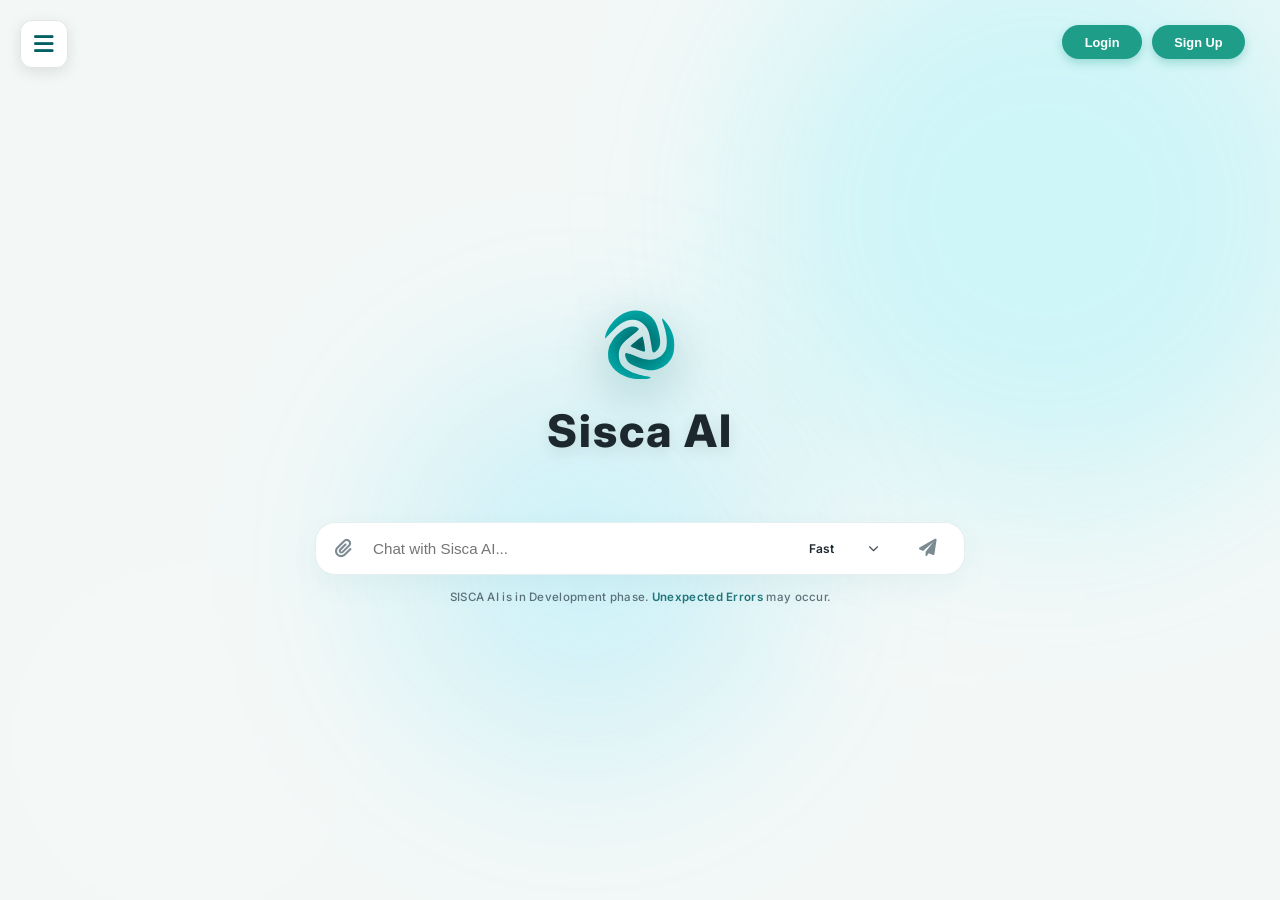
==== commit 31d4f7ef: "updating" ====
--- a/templates/index.html
+++ b/templates/index.html
@@ -37,183 +37,155 @@
         <div class="blob blob-4"></div>
     </div>
     
-
-    <div class="dashboard-layout">
-        
-        <div class="left-section">
-            <div class="top-panels">
-                
-              <div class="glass-panel auth-panel">
-                    <div class="auth-profile">
-                        <i class="fas fa-user"></i>
+    <!-- Sidebar Toggle Button -->
+    <button id="sidebarToggle" class="sidebar-toggle-btn" title="Open Menu">
+        <i class="fas fa-bars"></i>
+    </button>
+
+    <!-- Left Sidebar -->
+    <div id="leftSidebar" class="glass-panel sidebar">
+        <button id="closeSidebar" class="close-panel-btn" style="top: 15px; right: 15px;"><i class="fas fa-times"></i></button>
+
+        <!-- Auth Section -->
+        <div class="sidebar-section auth-section">
+            <div class="auth-profile"><i class="fas fa-user"></i></div>
+            <div class="auth-text" id="currentUserDisplay">Guest Mode</div>
+            <div class="auth-panel-actions" id="loggedInActions" style="display: none; width: 100%;">
+                <button id="logoutBtn" style="width: 100%;"><i class="fas fa-sign-out-alt"></i> Logout</button>
+            </div>
+            <div class="auth-buttons" id="authButtonsDiv" style="flex-direction: column; width: 100%;">
+                <button class="auth-btn signup-btn" id="openLoginModal"><i class="fas fa-sign-in-alt"></i> Login</button>
+                <button class="auth-btn signup-btn" id="openSignupModal"><i class="fas fa-user-plus"></i> Sign Up</button>
+            </div>
+        </div>
+
+        <hr class="sidebar-divider">
+
+        <!-- Controls Section -->
+        <div class="sidebar-section">
+            <div class="control-grid" style="display: grid; grid-template-columns: 1fr 1fr; gap: 1.5rem; width: 100%; text-align: center;">
+                <div class="control-item" id="visualsBtn" title="Toggle Data Visualization" style="cursor: pointer; opacity: 1;">
+                    <i class="fas fa-toggle-off" style="font-size: 1.7rem; margin-bottom: 5px;"></i><span>VISUALS</span>
+                </div>
+                <div class="control-item" id="connectGmailBtn" style="cursor: pointer; opacity: 1;" title="Connect Gmail">
+                    <i class="fas fa-envelope" style="font-size: 1.5rem; margin-bottom: 5px;"></i><span>CONNECT</span>
+                </div>
+                <div class="control-item" id="feedbackBtn" style="cursor: pointer; opacity: 1;">
+                    <i class="fas fa-comment-alt" style="font-size: 1.5rem; margin-bottom: 5px;"></i><span>FEEDBACK</span>
+                </div>
+                <div class="control-item" id="howToUseBtn" style="cursor: pointer; opacity: 1;">
+                    <i class="fas fa-question-circle" style="font-size: 1.5rem; margin-bottom: 5px;"></i><span>GUIDE</span>
+                </div>
+            </div>
+        </div>
+
+        <hr class="sidebar-divider">
+
+        <!-- Neural Section -->
+        <div class="sidebar-section neural-section">
+            <div class="energy-core-wrapper" id="energy-core">
+                <div class="core-layer layer-1"></div>
+                <div class="core-layer layer-2"></div>
+                <div class="core-layer layer-3"></div>
+                <div class="core-center"></div>
+            </div>
+            <button type="button" id="talkBtn" class="init-btn" title="Toggle Voice Command" style="width: 100%;">Talk with SISCA</button>
+        </div>
+    </div>
+
+    <!-- New Solid Light Background -->
+    <div class="solid-light-bg"></div>
+
+    <div class="minimal-top-nav">
+    <div id="loggedInActions" style="display: none;">
+        <button id="logoutBtn" class="auth-btn"><i class="fas fa-sign-out-alt"></i> Logout</button>
+    </div>
+    <div id="authButtonsDiv" style="display: flex; gap: 10px;">
+        <button id="openLoginModal" class="auth-btn signup-btn">Login</button>
+        <button id="openSignupModal" class="auth-btn signup-btn">Sign Up</button>
+    </div>
+</div>
+
+    <!-- Main Centered Layout -->
+    <div class="centered-layout">
+        
+        <!-- Brand / Logo Area -->
+        <div class="brand-wrapper" id="brandWrapper" style="margin-bottom: 2rem;">
+            <img src="/static/sisca_logo.svg" alt="Sisca AI Logo" class="brand-logo" draggable="true" style="width: 100px; height: 100px;">
+            <h2 style="color: var(--text-dark); font-size: 2.8rem;">Sisca AI</h2>
+        </div>
+
+        <!-- Chat Area (Restricted Size) -->
+        <div class="chat-section-centered">
+            
+            <div class="chat-messages" id="chatMessages">
+                <!-- Messages will appear here -->
+            </div>
+
+            <form id="chatForm" class="input-area-centered">
+                <div class="image-preview-area">
+                    <div id="imagePreviewContainer" style="display: none;">
+                        <img id="imagePreview" src="" alt="Preview">
+                        <button type="button" id="removeImageBtn" title="Remove image">&times;</button>
+                    </div>
+                </div>
+
+                <div class="input-container-pill shadow-pill">
+                    <input type="file" id="imageInput" accept="image/*, .csv, .xlsx, .json, .txt" style="display: none;">
+                    <button type="button" id="attachBtn" class="action-icon" title="Upload Image/Data">
+                        <i class="fas fa-paperclip"></i>
+                    </button>
+                    <input type="text" id="messageInput" placeholder="Chat with Sisca AI..." autocomplete="off" required>
+                    
+                    <div class="audio-waveform" id="audioWaveform" style="display: none;">
+                        <span></span><span></span><span></span><span></span><span></span>
                     </div>
                     
-                <div class="auth-text" id="currentUserDisplay">Guest Mode</div>
-
-                <div class="auth-panel-actions" id="loggedInActions" style="display: none;">
-                    <button id="logoutBtn">
-                        <i class="fas fa-sign-out-alt"></i> Logout
+                    <div class="mode-selector-wrapper custom-select-wrapper">
+                        <div class="mode-selector custom-select-btn" id="customModeBtn">
+                            <span id="customModeText">Fast</span>
+                        </div>
+                        <i class="fas fa-chevron-down dropdown-icon"></i>
+                        <div class="custom-select-menu" id="customModeMenu">
+                            <div class="custom-option selected" data-value="fast">Fast</div>
+                            <div class="custom-option" data-value="research">Research</div>
+                        </div>
+                        <input type="hidden" id="chatModeSelector" value="fast">
+                    </div>
+
+                    <button type="submit" class="send-btn" id="sendBtn" title="Send Message">
+                        <i class="fas fa-paper-plane"></i>
+                    </button>
+                    <button type="button" class="send-btn" id="stopBtn" title="Stop Generation" style="display: none; color: #ef4444;">
+                        <i class="fas fa-stop-circle"></i>
                     </button>
                 </div>
-
-                <div class="auth-buttons" id="authButtonsDiv">
-
-                        <button class="auth-btn signup-btn" id="openLoginModal">
-                        <i class="fas fa-sign-in-alt"></i> Login
-                        </button>
-                        <button class="auth-btn signup-btn" id="openSignupModal">
-                      <i class="fas fa-user-plus"></i> Sign Up
-                    </button>
-                    </div>
-
+                
+                <div class="ai-disclaimer" style="margin-top: 15px;">
+                    SISCA AI is in Development phase. <strong>Unexpected Errors</strong> may occur.
                 </div>
-
-                <div class="glass-panel controls-panel">
-
-                   <div class="control-grid" style="display: grid; grid-template-columns: 1fr 1fr; gap: 1.5rem; text-align: center; align-items: end;">
-                        
-                        <!-- NAYA: Unlocked VISUALS Button -->
-                        <div class="control-item" id="visualsBtn" title="Toggle Data Visualization" style="cursor: pointer; opacity: 1; display: flex; flex-direction: column; justify-content: flex-end; align-items: center; height: 100%;">
-                            <i class="fas fa-toggle-off" style="font-size: 1.7rem; margin-bottom: 5px; transition: all 0.3s;"></i>
-                            <span style="transition: all 0.3s;">VISUALS</span>
-                        </div>
-                        
-                        <div class="control-item" id="connectGmailBtn" style="cursor: pointer; opacity: 1; display: flex; flex-direction: column; justify-content: flex-end; align-items: center; height: 100%;" title="Connect Gmail">
-                            <i class="fas fa-envelope" style="font-size: 1.5rem; margin-bottom: 5px;"></i>
-                            <span>CONNECT</span>
-                        </div>
-                        
-                        <div class="control-item" id="feedbackBtn" style="cursor: pointer; opacity: 1; display: flex; flex-direction: column; justify-content: flex-end; align-items: center; height: 100%;">
-                            <i class="fas fa-comment-alt" style="font-size: 1.5rem; margin-bottom: 5px;"></i>
-                            <span>FEEDBACK</span>
-                        </div>
-                        
-                        <div class="control-item" id="howToUseBtn" style="cursor: pointer; opacity: 1; display: flex; flex-direction: column; justify-content: flex-end; align-items: center; height: 100%;">
-                            <i class="fas fa-question-circle" style="font-size: 1.5rem; margin-bottom: 5px;"></i>
-                            <span>GUIDE</span>
-                        </div>
-                        
-                    </div>
-                </div>
-
-                <div class="glass-panel neural-panel">
-                  <div class="energy-core-wrapper" id="energy-core">
-                        <div class="core-layer layer-1"></div>
-                        <div class="core-layer layer-2"></div>
-                        <div class="core-layer layer-3"></div>
-                        <div class="core-center"></div>
-                    </div>
-                    <button type="button" id="talkBtn" class="init-btn" title="Toggle Voice Command">Talk with SISCA</button>
-                </div>
-
+            </form>
+        </div>
+
+        <!-- Hidden Document Overlay (Slides up for long reports/charts) -->
+        <div id="rightPanelContent" class="document-overlay">
+            <button id="closeRightPanel" class="close-panel-btn"><i class="fas fa-times"></i></button>
+            <button id="downloadPdfBtn" class="close-panel-btn" style="right: 4.5rem; background: var(--theme-primary); color: white;">
+                <i class="fas fa-file-pdf"></i>
+            </button>
+            <div id="rightPanelText" class="right-panel-text"></div>
+            <img id="rightPanelChart" src="" alt="Generated Chart" style="display: none; width: 100%; border-radius: 12px; margin-top: 15px;">
+        </div>
+
+        <!-- VNC Stream Overlay -->
+        <div id="virtualScreenContent" class="document-overlay" style="background: #1c282d; padding: 0; overflow: hidden; display: none;">
+            <div style="background: rgba(0, 96, 100, 0.9); color: white; padding: 10px 15px; font-size: 0.85rem; font-weight: 600;">
+                <i class="fas fa-desktop" style="margin-right: 5px;"></i> Sisca's PC Live
             </div>
-
-            <div class="glass-panel workspace-panel chat-section" style="padding: 0; padding-top: 1rem;">
-                <div class="chat-tabs">
-                    <button class="tab active"><i class="far fa-comment-alt"></i> CHATS</button>
-                </div>
-
-                <div class="chat-messages" id="chatMessages">
-                    <div class="message assistant-message">
-                        <div class="message-avatar">
-                            <a href="https://siscaai.online" target="_blank" onclick="event.preventDefault();" style="cursor: default; display: flex;">
-                                <img src="/static/logo.png" alt="Sisca AI" draggable="true">
-                            </a>
-                        </div>
-
-                        <div class="message-wrapper">
-                            <div class="message-content">
-                                <p>Hello! How can I assist you today?</p>
-                            </div>
-                        </div>
-                    </div>
-                </div>
-
-                <form id="chatForm" class="input-area">
-                    <div class="image-preview-area">
-                        <div id="imagePreviewContainer" style="display: none;">
-                            <img id="imagePreview" src="" alt="Preview">
-                            <button type="button" id="removeImageBtn" title="Remove image">&times;</button>
-                        </div>
-                    </div>
-
-                    <div class="input-container-pill">
-    <input type="file" id="imageInput" accept="image/*, .csv, .xlsx, .json, .txt" style="display: none;">
-    <button type="button" id="attachBtn" class="action-icon" title="Upload Image">
-        <i class="fas fa-paperclip"></i>
-    </button>
-
-    <input type="text" id="messageInput" placeholder="Chat with Sisca AI..." autocomplete="off" required>
-
-    <div class="audio-waveform" id="audioWaveform" style="display: none;">
-        <span></span><span></span><span></span><span></span><span></span>
+            <iframe id="vncStreamFrame" src="" style="width: 100%; height: calc(100% - 38px); border: none;"></iframe>
+        </div>
+        
     </div>
-
-    <div class="mode-selector-wrapper custom-select-wrapper">
-    <!-- Naya Custom Button -->
-    <div class="mode-selector custom-select-btn" id="customModeBtn">
-        <span id="customModeText">Fast</span>
-    </div>
-    <i class="fas fa-chevron-down dropdown-icon"></i>
-    
-    <!-- Custom Dropdown Menu -->
-    <div class="custom-select-menu" id="customModeMenu">
-        <div class="custom-option selected" data-value="fast">Fast</div>
-        <div class="custom-option" data-value="research">Research</div>
-    </div>
-
-    <!-- Hidden Input: Apka purana JS code is ID se value uthata rahay ga -->
-    <input type="hidden" id="chatModeSelector" value="fast">
-</div>
-
-    <button type="submit" class="send-btn" id="sendBtn" title="Send Message">
-        <i class="fas fa-paper-plane"></i>
-    </button>
-    <!-- NAYA: Stop Button (Jo by default hide rahay ga) -->
-    <button type="button" class="send-btn" id="stopBtn" title="Stop Generation" style="display: none; color: #ef4444;">
-        <i class="fas fa-stop-circle"></i>
-    </button>
-</div>
-                    
-                    <div class="ai-disclaimer">
-                        SISCA AI is in Development phase. <strong>Unexpected Errors</strong> may occur.
-                    </div>
-                </form>
-
-            </div> </div> <div class="glass-panel right-brand-panel" style="position: relative;">
-            
-            <div class="brand-wrapper" id="brandWrapper">
-                <a href="https://siscaai.online" target="_blank" onclick="event.preventDefault();" style="display: flex; align-items: center; justify-content: center; text-decoration: none; outline: none; cursor: default;">
-                    <img src="/static/logo.png" alt="Sisca AI Logo" class="brand-logo" draggable="true">
-                </a>
-                <h2>Sisca AI</h2>
-                <h4>YOUR AUTONOMOUS ASSISTANT</h4>
-            </div>
-
-            <div id="rightPanelContent" class="right-panel-content">
-                <button id="closeRightPanel" class="close-panel-btn" title="Close Workspace"><i class="fas fa-times"></i></button>
-                
-                <!-- NAYA: Download PDF Button -->
-                <button id="downloadPdfBtn" class="close-panel-btn" title="Download Report as PDF" style="right: 4.5rem; background: var(--theme-primary); color: white;">
-                    <i class="fas fa-file-pdf"></i>
-                </button>
-
-                <div id="rightPanelText" class="right-panel-text"></div>
-                <!-- NAYA: Data Chart Renderer -->
-                <img id="rightPanelChart" src="" alt="Generated Chart" style="display: none; width: 100%; border-radius: 12px; margin-top: 15px; box-shadow: 0 5px 15px rgba(0,0,0,0.1);">
-            </div>
-            <!-- NAYA: Virtual Screen Container (noVNC Iframe) -->
-    <div id="virtualScreenContent" style="display: none; position: absolute; top: 0; left: 0; width: 100%; height: 100%; border-radius: 1.5rem; overflow: hidden; z-index: 20; background: #1c282d;">
-        <!-- Top Tech Bar -->
-        <div style="background: rgba(0, 96, 100, 0.9); color: white; padding: 6px 15px; font-size: 0.8rem; font-weight: 600; display: flex; justify-content: space-between; align-items: center; border-bottom: 1px solid rgba(255,255,255,0.2);">
-            <span><i class="fas fa-desktop" style="margin-right: 5px;"></i> Sisca's PC <span style="font-size: 0.65rem; color:#a5f3fc; margin-left: 5px;">(Live View)</span></span>
-            <div class="typing-dots" style="margin: 0; padding: 0; transform: scale(0.8);"><span></span><span></span><span></span></div>
-        </div>
-        <!-- Iframe jo noVNC server se connect hoga -->
-        <iframe id="vncStreamFrame" src="" style="width: 100%; height: calc(100% - 30px); border: none; opacity: 0.95;"></iframe>
-    </div>
-</div> <!-- right-brand-panel div closing -->
-        </div>
 
     </div> 
       
@@ -378,6 +350,33 @@
 
 <script>
 
+// ==========================================
+// SIDEBAR TOGGLE LOGIC
+// ==========================================
+document.addEventListener('DOMContentLoaded', () => {
+    const sidebar = document.getElementById('leftSidebar');
+    const sidebarToggle = document.getElementById('sidebarToggle');
+    const closeSidebar = document.getElementById('closeSidebar');
+
+    // Open sidebar
+    sidebarToggle.addEventListener('click', (e) => {
+        e.stopPropagation();
+        sidebar.classList.add('open');
+    });
+
+    // Close sidebar (Cross Button)
+    closeSidebar.addEventListener('click', () => {
+        sidebar.classList.remove('open');
+    });
+
+    // Close sidebar when clicking outside of it
+    window.addEventListener('click', (e) => {
+        if (!sidebar.contains(e.target) && !sidebarToggle.contains(e.target) && sidebar.classList.contains('open')) {
+            sidebar.classList.remove('open');
+        }
+    });
+});  
+  
         // === CUSTOM DROPDOWN LOGIC ===
 document.addEventListener('DOMContentLoaded', () => {
     const customModeBtn = document.getElementById('customModeBtn');
@@ -627,6 +626,17 @@
         `;
     }
 
+    // NAYA LOGIC: Logout par logo wapas animation k sath show kar do
+    const topBrandWrapper = document.getElementById('brandWrapper');
+    if (topBrandWrapper) {
+        topBrandWrapper.style.display = 'flex'; // Pehle layout mein jagah wapas layein
+        
+        // Halka sa delay de kar show-tech class apply karein taake animation smoothly chale
+        setTimeout(() => {
+            topBrandWrapper.classList.remove('hide-tech');
+            topBrandWrapper.classList.add('show-tech');
+        }, 50); 
+    }
     const rightPanelContent = document.getElementById('rightPanelContent');
     const brandWrapper = document.getElementById('brandWrapper');
     if (rightPanelContent && rightPanelContent.classList.contains('show')) {
@@ -1166,6 +1176,15 @@
             event.preventDefault();
             
             if (currentAbortController !== null) return;
+            // NAYA LOGIC: Jese hi send dabayein, logo fauran animation k sath gayab ho jaye
+            const topBrandWrapper = document.getElementById('brandWrapper');
+            if (topBrandWrapper && topBrandWrapper.style.display !== 'none') {
+                topBrandWrapper.classList.remove('show-tech');
+                topBrandWrapper.classList.add('hide-tech');
+                setTimeout(() => {
+                    topBrandWrapper.style.display = 'none';
+                }, 400); // 0.4s animation k baad mukammal hide
+            }
             const message = messageInput.value;
             const imageBase64 = selectedImageBase64;
             const dataFile = selectedDataFile; // NAYA FIX: File tracker variable ko assign karein taake JS crash na ho
@@ -1210,12 +1229,10 @@
 
             const savedUser = localStorage.getItem('sisca_user');
             let userEmail = null;
-            let userName = null;
             
             if (savedUser) {
                 const userObj = JSON.parse(savedUser);
                 userEmail = userObj.email;
-                userName = `${userObj.first_name} ${userObj.last_name}`;
             }
 
             // --- NAYI LOGIC: Agar Research mode ON he, to Live Screen dikhayen ---
@@ -1243,7 +1260,6 @@
                         image: imageBase64,
                         data_file: dataFile,
                         user_email: userEmail,
-                        user_name: userName,
                         is_agent_active: isAgentActive,
                         is_visualize_active: isVisualizeModeOn // NAYA FIX: Direct Dashboard button k variable se link kar dia
                     })
@@ -1354,6 +1370,17 @@
                 }
                 unlockUI();
             }
+            // NAYA LOGIC: Chat start hoty hi main logo ko animation k sath hide karein
+            if (topBrandWrapper && topBrandWrapper.style.display !== 'none') {
+                // Pehle animation class apply karein
+                topBrandWrapper.classList.remove('show-tech');
+                topBrandWrapper.classList.add('hide-tech');
+                
+                // 500ms (0.5s) wait karein taake animation poori ho jaye, phir jagah free karein
+                setTimeout(() => {
+                    topBrandWrapper.style.display = 'none';
+                }, 500);
+            }
         });
 
         // ==========================================
--- a/static/styles.css
+++ b/static/styles.css
@@ -28,7 +28,7 @@
     position: absolute; top: 0; left: 0; right: 0; bottom: 0;
     z-index: -1; overflow: hidden;
     /* Deep Teal Gradient Background */
-    background: linear-gradient(135deg, var(--theme-primary), #00363a); 
+    background: #F3F8F7; 
 }
 
 /* Background ke andar halki roshni (glowing blobs) taky premium feel aaye */
@@ -38,38 +38,7 @@
 .blob-3 { width: 400px; height: 400px; background: rgba(0, 210, 255, 0.15); top: 40%; left: 30%; } /* Light cyan glow */
 .blob-4 { width: 300px; height: 300px; background: rgba(255, 255, 255, 0.15); bottom: 20%; right: 15%; }
 
-
 /* --- Main Website Header --- */
-.main-website-header {
-    width: 100%;
-    padding: 1rem 2rem 0.5rem 2rem;
-    margin-bottom: 0.8rem; /* Ye heading aur grids ke darmiyan gap create karega */
-    display: flex;
-    justify-content: center;
-    align-items: center;
-    z-index: 10;
-    position: relative;
-}
-
-.main-website-header .logo {
-    display: flex;
-    align-items: center;
-    gap: 0.8rem;
-    /* ببل، بیک گراؤنڈ اور شیڈو کو ہٹا دیا گیا ہے */
-}
-
-.main-website-header .logo .custom-logo {
-    width: 35px; /* تصویر کے مطابق سائز تھوڑا بہتر کیا گیا ہے */
-    height: 35px;
-    object-fit: contain;
-}
-
-.main-website-header .logo h1 {
-    font-size: 2.5rem;
-    font-weight: 600;
-    color: var(--text-dark); /* رنگ کو تصویر کے مطابق ڈارک کر دیا گیا ہے */
-    letter-spacing: 0.8px;
-}
 
 /* --- Dashboard Layout --- */
 .dashboard-layout {
@@ -98,7 +67,6 @@
     flex: none;
 }
 
-
 /* Common Clean White Glass Panel Style (Matches the bottom area) */
 .glass-panel {
     /* Opacity ko 0.98 kar diya hai taake ye bilkul pure bright white lagay */
@@ -114,37 +82,8 @@
 }
 
 /* Locked Panels Visuals */
-.locked-panel {
-    opacity: 0.8;
-}
-.lock-badge {
-    position: absolute;
-    top: 1rem;
-    left: 1rem;
-    background: rgba(255,255,255,0.9);
-    padding: 4px 10px;
-    border-radius: 20px;
-    font-size: 0.75rem;
-    font-weight: 600;
-    color: var(--text-dark);
-    box-shadow: 0 2px 10px rgba(0,0,0,0.05);
-    z-index: 10;
-    display: flex;
-    align-items: center;
-    gap: 5px;
-}
-.locked-panel > *:not(.lock-badge) { pointer-events: none; }
 
 /* 1. Media Panel */
-.media-panel { justify-content: flex-end; padding: 1rem; }
-.media-icons { display: flex; justify-content: flex-end; gap: 0.8rem; }
-.icon-box {
-    width: 40px; height: 40px; border-radius: 10px;
-    background: rgba(255,255,255,0.8);
-    display: flex; align-items: center; justify-content: center;
-    font-size: 1.2rem; color: var(--theme-primary);
-    border: 1px solid rgba(255,255,255,0.9);
-}
 
 /* 2. Controls Panel. */
 .controls-panel { 
@@ -186,9 +125,6 @@
 }
 /* 3. Neural Panel */
 .neural-panel { align-items: center; justify-content: center; padding: 1.5rem; gap: 0.7rem; }
-.neural-sphere { font-size: 5rem; color: rgba(0, 96, 100, 0.4); animation: pulse 3s infinite alternate; }
-@keyframes pulse { from { transform: scale(1); opacity: 0.7;} to { transform: scale(1.05); opacity: 1;} }
-.neural-text { font-size: 0.8rem; letter-spacing: 2px; font-weight: 600; color: var(--theme-secondary); opacity: 0.9; }
 
 .init-btn {
     
@@ -216,25 +152,11 @@
 .workspace-panel { 
     flex: 1.2; 
     padding: 1.5rem; 
-    min-height: 0; /* Nayi line */
-}
-.workspace-header { display: flex; justify-content: space-between; font-weight: 700; font-size: 0.9rem; margin-bottom: 1.5rem; color: var(--theme-secondary); }
-.header-icons { display: flex; gap: 1rem; cursor: pointer; }
-.workspace-body { display: flex; gap: 1.5rem; height: 100%; }
-.workspace-sidebar { flex: 1; display: flex; flex-direction: column; gap: 1rem; }
-.search-box {
-    display: flex; align-items: center; background: rgba(255,255,255,0.8);
-    border-radius: 8px; padding: 0.5rem 1rem; border: 1px solid rgba(255,255,255,0.9);
-}
-.search-box input { border: none; background: transparent; outline: none; margin-left: 0.5rem; width: 100%; color: var(--text-dark); }
-.file-list { list-style: none; display: flex; flex-direction: column; gap: 0.8rem; font-size: 0.85rem; }
-.file-list li { display: flex; align-items: center; gap: 0.5rem; color: var(--theme-secondary); font-weight: 500;}
-.workspace-dropzone {
-    flex: 2; border: 2px dashed rgba(69, 90, 100, 0.3); border-radius: 1rem;
-    display: flex; flex-direction: column; align-items: center; justify-content: center;
-    background: rgba(255,255,255,0.4); gap: 1rem; color: rgba(69, 90, 100, 0.7); font-weight: 600;
-}
-.workspace-dropzone i { font-size: 2.5rem; color: var(--theme-accent); }
+    min-height: 0;
+    height: 100%; /* ADDED to make it full height */
+    display: flex; /* ADDED */
+    flex-direction: column; /* ADDED */
+}
 
 /* --- 5. Chat Section (Right Column) --- */
 .chat-section { 
@@ -258,8 +180,6 @@
 .tab { background: transparent; border: none; font-weight: 600; font-size: 0.85rem; color: var(--text-dark); opacity: 0.5; padding: 0.5rem 1rem; border-radius: 8px; cursor: pointer; display: flex; align-items: center; gap: 5px;}
 .tab.active { background: rgba(255,255,255,0.9); opacity: 1; border: 1px solid rgba(255,255,255,0.9); color: var(--theme-primary); }
 
-.chat-subtitle { padding: 0 2rem; font-size: 1rem; font-weight: 600; margin-top: 0.5rem; color: var(--theme-secondary); }
-
 .chat-messages { flex: 1; overflow-y: auto; padding: 1rem 2rem; display: flex; flex-direction: column; gap: 1.5rem; scroll-behavior: smooth; }
 
 /* Chat Bubbles */
@@ -306,15 +226,6 @@
     box-shadow: 0 4px 15px rgba(0, 96, 100, 0.3); 
 }
 
-.suggestion-chips { display: flex; flex-wrap: wrap; gap: 0.6rem; margin-top: 0.2rem; max-width: 420px; }
-.chip { 
-    background: rgba(255, 255, 255, 0.8); 
-    border: 1px solid rgba(69, 90, 100, 0.2); 
-    padding: 0.4rem 0.8rem; border-radius: 8px; 
-    font-size: 0.8rem; font-weight: 500; cursor: pointer; transition: all 0.2s; color: var(--theme-secondary);
-}
-.chip:hover { border-color: var(--theme-primary); background: rgba(255, 255, 255, 1); color: var(--theme-primary); }
-
 /* Input Area */
 .input-area { 
     padding: 1rem 2rem 0.5rem 2rem; 
@@ -338,10 +249,6 @@
 .action-icon { background: transparent; border: none; color: rgba(69, 90, 100, 0.7); font-size: 1.2rem; cursor: pointer; }
 
 /* Mic Glow matching the Sage theme */
-.mic-glow-wrapper { position: relative; border-radius: 14px; padding: 2px; background: linear-gradient(135deg, rgba(0, 131, 143, 0.5), rgba(0, 96, 100, 0.5)); }
-.mic-icon-btn { background: rgba(255, 255, 255, 0.95); border: none; border-radius: 12px; width: 38px; height: 38px; display: flex; align-items: center; justify-content: center; cursor: pointer; transition: all 0.3s; color: var(--theme-primary);}
-.mic-icon-btn.recording { animation: mic-glow 1.5s infinite; }
-@keyframes mic-glow { 0%, 100% { box-shadow: 0 0 10px rgba(0, 131, 143, 0.4); } 50% { box-shadow: 0 0 20px rgba(0, 96, 100, 0.6); } }
 
 .audio-waveform { align-items: center; gap: 3px; height: 18px; opacity: 0.8; }
 .audio-waveform span { display: block; width: 3px; height: 100%; background: var(--theme-accent); border-radius: 2px; animation: equalize 1s infinite ease-in-out; }
@@ -349,7 +256,6 @@
 .send-btn:hover { color: var(--theme-primary); }
 
 /* System Stats at bottom right */
-.system-stats { display: flex; gap: 1rem; font-size: 0.7rem; font-weight: 700; color: var(--theme-secondary); opacity: 0.8; align-items: center; }
 
 /* Typing Dots */
 .typing-dots { display: flex; gap: 4px; padding: 4px 0; }
@@ -358,9 +264,14 @@
 .typing-dots span:nth-child(2) { animation-delay: -0.16s; }
 
 /* Scrollbar */
-.chat-messages::-webkit-scrollbar { width: 5px; }
-.chat-messages::-webkit-scrollbar-track { background: transparent; }
-.chat-messages::-webkit-scrollbar-thumb { background: rgba(69, 90, 100, 0.2); border-radius: 10px; }
+/* Scrollbar (Hidden but fully scrollable) */
+.chat-messages::-webkit-scrollbar { 
+    display: none; /* Chrome, Safari aur Opera k liye hide karega */
+}
+.chat-messages { 
+    -ms-overflow-style: none;  /* IE aur Edge k liye */
+    scrollbar-width: none;     /* Firefox k liye */
+}
 
 /* Responsive adjustments */
 /* --- Mobile Blocker Styling --- */
@@ -371,7 +282,8 @@
 /* Jab screen 1024px se choti hogi (Mobile & Tablet) */
 @media (max-width: 1024px) {
     /* Poori website ko hide kar do */
-    .dashboard-layout, .background-blur, .main-website-header {
+    .dashboard-layout,
+.background-blur {
         display: none !important;
     }
 
@@ -407,18 +319,6 @@
     }
 }
 /* --- Large Mic Button in Grid Box --- */
-.large-mic-wrapper {
-    border-radius: 28px !important;
-    padding: 4px;
-    margin-bottom: 0.5rem;
-}
-
-.large-mic-btn {
-    width: 85px !important;
-    height: 85px !important;
-    border-radius: 24px !important;
-    font-size: 2.5rem !important;
-}
 
 /* --- Enhanced Organic Energy Core (Fixed for Light Background) --- */
 
@@ -605,27 +505,6 @@
 .instructions-list li i { color: var(--theme-primary); width: 20px; margin-right: 8px; }
 .instructions-list li strong { color: var(--theme-primary); }
 /* --- Naya Logo Panel --- */
-.logo-panel {
-    align-items: center;
-    justify-content: center;
-    padding: 2rem;
-    gap: 1rem;
-}
-
-.panel-logo {
-    width: 75px; 
-    height: 75px;
-    object-fit: contain;
-    filter: drop-shadow(0 4px 10px rgba(0, 96, 100, 0.3));
-}
-
-.logo-panel h2 {
-    font-size: 1.8rem;
-    color: var(--text-dark);
-    font-weight: 700;
-    letter-spacing: 1px;
-    margin: 0;
-}
 
 /* --- Right Brand Panel (Centered Logo & Pop-out Effect) --- */
 .right-brand-panel {
@@ -811,8 +690,6 @@
     transition: all 0.3s ease;
 }
 
-
-
 .auth-input {
     width: 100%;
     padding: 0.8rem 1rem;
@@ -1071,32 +948,8 @@
 /* =========================================
    AGENT MODE TOGGLE ACTIVE STATE
 ========================================= */
-.control-item.agent-active i {
-    /* Outer border ko white karega */
-    color: #e0e7e5 !important; 
-    position: relative;
-    z-index: 2; /* Ise background se upar laane ke liye */
-}
 
 /* YEH BLOCK ZAROORI HAI: Yeh theek us hole ke peechay Green Color bharega */
-.control-item.agent-active i::after {
-    content: '';
-    position: absolute;
-    background-color: #10b981; /* Inner Green Teal Color */
-    width: 0.5em; 
-    height: 0.5em;
-    border-radius: 50%;
-    top: 50%;
-    right: 0.08em; /* Exactly right side wale hole ke peechay set karega */
-    transform: translateY(-50%);
-    z-index: -1; /* Icon ke peechay chala jayega */
-    box-shadow: 0 0 10px rgba(16, 185, 129, 0.8); /* Green glow effect */
-}
-
-.control-item.agent-active span {
-    color: #10b981;
-    font-weight: 700;
-}
 
 /* =========================================
    MODE SELECTOR STYLING (Fast vs Research)
@@ -1159,11 +1012,6 @@
         opacity: 0; 
         transform: scale(0.92); /* Halka sa peeche (shrink) hoga */
     }
-}
-
-@keyframes modalSlideOut {
-    from { opacity: 1; transform: translateY(0); }
-    to { opacity: 0; transform: translateY(20px); /* Neechay ki taraf slide ho kar fade out hoga */ }
 }
 
 /* =========================================
@@ -1263,4 +1111,223 @@
 .control-item.visuals-active span {
     color: #10b981; /* NAYA: Green Text */
     font-weight: 700;
+
+
+}
+
+/* =========================================
+   SIDEBAR & TOGGLE STYLING
+========================================= */
+.sidebar-toggle-btn {
+    position: absolute;
+    top: 20px;
+    left: 20px;
+    z-index: 900;
+    background: rgba(255, 255, 255, 0.95);
+    border: 1px solid var(--glass-border);
+    border-radius: 12px;
+    width: 48px;
+    height: 48px;
+    font-size: 1.4rem;
+    color: var(--theme-primary);
+    cursor: pointer;
+    box-shadow: 0 4px 15px rgba(0,0,0,0.1);
+    transition: all 0.3s ease;
+    display: flex;
+    align-items: center;
+    justify-content: center;
+}
+
+.sidebar-toggle-btn:hover {
+    background: var(--theme-primary);
+    color: white;
+    transform: scale(1.05);
+}
+
+.sidebar {
+    position: fixed;
+    top: 0;
+    left: -350px; /* Hidden off-screen by default */
+    width: 320px;
+    height: 100vh;
+    z-index: 1000;
+    border-radius: 0 1.5rem 1.5rem 0;
+    padding: 4rem 1.5rem 2rem 1.5rem;
+    display: flex;
+    flex-direction: column;
+    gap: 1.5rem;
+    transition: left 0.4s cubic-bezier(0.175, 0.885, 0.32, 1.275);
+    overflow-y: auto;
+    background: rgba(255, 255, 255, 0.98);
+}
+
+.sidebar.open {
+    left: 0; /* Slides in */
+    box-shadow: 15px 0 35px rgba(0, 0, 0, 0.2);
+}
+
+.sidebar-divider {
+    border: 0;
+    height: 1px;
+    background: rgba(69, 90, 100, 0.15);
+    margin: 0.5rem 0;
+}
+
+.sidebar-section {
+    display: flex;
+    flex-direction: column;
+    align-items: center;
+    gap: 1rem;
+    width: 100%;
+}
+
+.sidebar-section .control-grid .control-item span {
+    color: var(--theme-secondary);
+}
+.sidebar-section .control-grid .control-item i {
+    color: var(--theme-primary);
+}
+
+/* =========================================
+   CENTERED MINIMAL REDESIGN (Let's Noodle Style)
+========================================= */
+
+/* Replace dark background with frosted light color */
+.solid-light-bg {
+    position: fixed;
+    top: 0; left: 0; 
+    width: 100vw; height: 100vh;
+    background: #f2f6f7; /* Matches the color of your old right glass panel */
+    z-index: -2;
+}
+
+/* Centered Main Layout */
+.centered-layout {
+    display: flex;
+    flex-direction: column;
+    align-items: center;
+    justify-content: center;
+    height: 100vh;
+    width: 100vw;
+    padding: 2rem;
+    box-sizing: border-box;
+}
+
+/* Constrained Chat Box Size */
+.chat-section-centered {
+    width: 100%;
+    max-width: 650px; /* Makes the chat box smaller like Let's Noodle */
+    display: flex;
+    flex-direction: column;
+    justify-content: flex-end;
+}
+
+.input-area-centered {
+    width: 100%;
+    position: relative;
+}
+
+.shadow-pill {
+    background: #ffffff !important;
+    border: 1px solid rgba(0, 96, 100, 0.1) !important;
+    box-shadow: 0 10px 30px rgba(0, 96, 100, 0.05) !important;
+    padding: 0.8rem 1.2rem !important;
+    border-radius: 20px !important;
+}
+
+/* Chat Messages Scrolling Constraint */
+.chat-messages {
+    width: 100%;
+    max-height: 45vh; /* Prevents messages from pushing the chat box offscreen */
+    overflow-y: auto;
+    margin-bottom: 2rem;
+    display: flex;
+    flex-direction: column;
+    gap: 1rem;
+    padding: 0 1rem;
+}
+
+/* Minimal Top Navigation */
+.minimal-top-nav {
+    position: fixed;
+    top: 25px;
+    right: 35px;
+    display: flex;
+    align-items: center;
+    gap: 12px;
+    z-index: 100;
+}
+
+.nav-icon-btn {
+    background: #ffffff;
+    border: 1px solid rgba(0, 96, 100, 0.1);
+    border-radius: 50%;
+    width: 42px; height: 42px;
+    color: var(--theme-primary);
+    cursor: pointer;
+    box-shadow: 0 4px 10px rgba(0, 0, 0, 0.03);
+    transition: all 0.2s ease;
+    display: flex;
+    align-items: center;
+    justify-content: center;
+    font-size: 1.1rem;
+}
+
+.nav-icon-btn:hover {
+    transform: translateY(-2px);
+    box-shadow: 0 6px 15px rgba(0, 96, 100, 0.1);
+    background: #fafafa;
+}
+
+/* Convert Old Right Panel into a Centered Popup Overlay */
+.document-overlay {
+    position: fixed;
+    top: 50%; left: 50%;
+    transform: translate(-50%, -45%) scale(0.95);
+    width: 90%; 
+    max-width: 900px; 
+    height: 80vh;
+    background: rgba(255, 255, 255, 0.98);
+    backdrop-filter: blur(20px);
+    border: 1px solid rgba(0,96,100,0.1);
+    border-radius: 20px;
+    box-shadow: 0 25px 50px rgba(0,0,0,0.15);
+    padding: 3.5rem 3rem;
+    overflow-y: auto;
+    opacity: 0; 
+    pointer-events: none;
+    transition: all 0.4s cubic-bezier(0.165, 0.84, 0.44, 1);
+    z-index: 500;
+}
+
+.document-overlay.show {
+    opacity: 1; 
+    pointer-events: auto;
+    transform: translate(-50%, -50%) scale(1);
+}
+
+.minimal-top-nav .auth-btn {
+    background: #1e9e89 !important;
+    color: #ffffff !important;
+    border: none !important;
+    padding: 0.6rem 1.4rem !important;
+    border-radius: 30px !important;
+    font-weight: 700;
+    box-shadow: 0 4px 10px rgba(30, 158, 137, 0.3) !important;
+    transition: all 0.3s ease;
+}
+
+.minimal-top-nav .auth-btn:hover {
+    background: #178270 !important;
+    transform: translateY(-1px), translateX(-5px);
+    box-shadow: 0 6px 15px rgba(30, 158, 137, 0.4) !important;
+}
+
+.minimal-top-nav #logoutBtn {
+    background: #ef4444 !important;
+    box-shadow: 0 4px 10px rgba(239, 68, 68, 0.3) !important;
+}
+
+.minimal-top-nav #logoutBtn:hover {
+    background: #dc2626 !important;
 }
--- a/static/styles.css
+++ b/static/styles.css
@@ -28,7 +28,7 @@
     position: absolute; top: 0; left: 0; right: 0; bottom: 0;
     z-index: -1; overflow: hidden;
     /* Deep Teal Gradient Background */
-    background: linear-gradient(135deg, var(--theme-primary), #00363a); 
+    background: #F3F8F7; 
 }
 
 /* Background ke andar halki roshni (glowing blobs) taky premium feel aaye */
@@ -38,38 +38,7 @@
 .blob-3 { width: 400px; height: 400px; background: rgba(0, 210, 255, 0.15); top: 40%; left: 30%; } /* Light cyan glow */
 .blob-4 { width: 300px; height: 300px; background: rgba(255, 255, 255, 0.15); bottom: 20%; right: 15%; }
 
-
 /* --- Main Website Header --- */
-.main-website-header {
-    width: 100%;
-    padding: 1rem 2rem 0.5rem 2rem;
-    margin-bottom: 0.8rem; /* Ye heading aur grids ke darmiyan gap create karega */
-    display: flex;
-    justify-content: center;
-    align-items: center;
-    z-index: 10;
-    position: relative;
-}
-
-.main-website-header .logo {
-    display: flex;
-    align-items: center;
-    gap: 0.8rem;
-    /* ببل، بیک گراؤنڈ اور شیڈو کو ہٹا دیا گیا ہے */
-}
-
-.main-website-header .logo .custom-logo {
-    width: 35px; /* تصویر کے مطابق سائز تھوڑا بہتر کیا گیا ہے */
-    height: 35px;
-    object-fit: contain;
-}
-
-.main-website-header .logo h1 {
-    font-size: 2.5rem;
-    font-weight: 600;
-    color: var(--text-dark); /* رنگ کو تصویر کے مطابق ڈارک کر دیا گیا ہے */
-    letter-spacing: 0.8px;
-}
 
 /* --- Dashboard Layout --- */
 .dashboard-layout {
@@ -98,7 +67,6 @@
     flex: none;
 }
 
-
 /* Common Clean White Glass Panel Style (Matches the bottom area) */
 .glass-panel {
     /* Opacity ko 0.98 kar diya hai taake ye bilkul pure bright white lagay */
@@ -114,37 +82,8 @@
 }
 
 /* Locked Panels Visuals */
-.locked-panel {
-    opacity: 0.8;
-}
-.lock-badge {
-    position: absolute;
-    top: 1rem;
-    left: 1rem;
-    background: rgba(255,255,255,0.9);
-    padding: 4px 10px;
-    border-radius: 20px;
-    font-size: 0.75rem;
-    font-weight: 600;
-    color: var(--text-dark);
-    box-shadow: 0 2px 10px rgba(0,0,0,0.05);
-    z-index: 10;
-    display: flex;
-    align-items: center;
-    gap: 5px;
-}
-.locked-panel > *:not(.lock-badge) { pointer-events: none; }
 
 /* 1. Media Panel */
-.media-panel { justify-content: flex-end; padding: 1rem; }
-.media-icons { display: flex; justify-content: flex-end; gap: 0.8rem; }
-.icon-box {
-    width: 40px; height: 40px; border-radius: 10px;
-    background: rgba(255,255,255,0.8);
-    display: flex; align-items: center; justify-content: center;
-    font-size: 1.2rem; color: var(--theme-primary);
-    border: 1px solid rgba(255,255,255,0.9);
-}
 
 /* 2. Controls Panel. */
 .controls-panel { 
@@ -186,9 +125,6 @@
 }
 /* 3. Neural Panel */
 .neural-panel { align-items: center; justify-content: center; padding: 1.5rem; gap: 0.7rem; }
-.neural-sphere { font-size: 5rem; color: rgba(0, 96, 100, 0.4); animation: pulse 3s infinite alternate; }
-@keyframes pulse { from { transform: scale(1); opacity: 0.7;} to { transform: scale(1.05); opacity: 1;} }
-.neural-text { font-size: 0.8rem; letter-spacing: 2px; font-weight: 600; color: var(--theme-secondary); opacity: 0.9; }
 
 .init-btn {
     
@@ -216,25 +152,11 @@
 .workspace-panel { 
     flex: 1.2; 
     padding: 1.5rem; 
-    min-height: 0; /* Nayi line */
-}
-.workspace-header { display: flex; justify-content: space-between; font-weight: 700; font-size: 0.9rem; margin-bottom: 1.5rem; color: var(--theme-secondary); }
-.header-icons { display: flex; gap: 1rem; cursor: pointer; }
-.workspace-body { display: flex; gap: 1.5rem; height: 100%; }
-.workspace-sidebar { flex: 1; display: flex; flex-direction: column; gap: 1rem; }
-.search-box {
-    display: flex; align-items: center; background: rgba(255,255,255,0.8);
-    border-radius: 8px; padding: 0.5rem 1rem; border: 1px solid rgba(255,255,255,0.9);
-}
-.search-box input { border: none; background: transparent; outline: none; margin-left: 0.5rem; width: 100%; color: var(--text-dark); }
-.file-list { list-style: none; display: flex; flex-direction: column; gap: 0.8rem; font-size: 0.85rem; }
-.file-list li { display: flex; align-items: center; gap: 0.5rem; color: var(--theme-secondary); font-weight: 500;}
-.workspace-dropzone {
-    flex: 2; border: 2px dashed rgba(69, 90, 100, 0.3); border-radius: 1rem;
-    display: flex; flex-direction: column; align-items: center; justify-content: center;
-    background: rgba(255,255,255,0.4); gap: 1rem; color: rgba(69, 90, 100, 0.7); font-weight: 600;
-}
-.workspace-dropzone i { font-size: 2.5rem; color: var(--theme-accent); }
+    min-height: 0;
+    height: 100%; /* ADDED to make it full height */
+    display: flex; /* ADDED */
+    flex-direction: column; /* ADDED */
+}
 
 /* --- 5. Chat Section (Right Column) --- */
 .chat-section { 
@@ -258,8 +180,6 @@
 .tab { background: transparent; border: none; font-weight: 600; font-size: 0.85rem; color: var(--text-dark); opacity: 0.5; padding: 0.5rem 1rem; border-radius: 8px; cursor: pointer; display: flex; align-items: center; gap: 5px;}
 .tab.active { background: rgba(255,255,255,0.9); opacity: 1; border: 1px solid rgba(255,255,255,0.9); color: var(--theme-primary); }
 
-.chat-subtitle { padding: 0 2rem; font-size: 1rem; font-weight: 600; margin-top: 0.5rem; color: var(--theme-secondary); }
-
 .chat-messages { flex: 1; overflow-y: auto; padding: 1rem 2rem; display: flex; flex-direction: column; gap: 1.5rem; scroll-behavior: smooth; }
 
 /* Chat Bubbles */
@@ -306,15 +226,6 @@
     box-shadow: 0 4px 15px rgba(0, 96, 100, 0.3); 
 }
 
-.suggestion-chips { display: flex; flex-wrap: wrap; gap: 0.6rem; margin-top: 0.2rem; max-width: 420px; }
-.chip { 
-    background: rgba(255, 255, 255, 0.8); 
-    border: 1px solid rgba(69, 90, 100, 0.2); 
-    padding: 0.4rem 0.8rem; border-radius: 8px; 
-    font-size: 0.8rem; font-weight: 500; cursor: pointer; transition: all 0.2s; color: var(--theme-secondary);
-}
-.chip:hover { border-color: var(--theme-primary); background: rgba(255, 255, 255, 1); color: var(--theme-primary); }
-
 /* Input Area */
 .input-area { 
     padding: 1rem 2rem 0.5rem 2rem; 
@@ -338,10 +249,6 @@
 .action-icon { background: transparent; border: none; color: rgba(69, 90, 100, 0.7); font-size: 1.2rem; cursor: pointer; }
 
 /* Mic Glow matching the Sage theme */
-.mic-glow-wrapper { position: relative; border-radius: 14px; padding: 2px; background: linear-gradient(135deg, rgba(0, 131, 143, 0.5), rgba(0, 96, 100, 0.5)); }
-.mic-icon-btn { background: rgba(255, 255, 255, 0.95); border: none; border-radius: 12px; width: 38px; height: 38px; display: flex; align-items: center; justify-content: center; cursor: pointer; transition: all 0.3s; color: var(--theme-primary);}
-.mic-icon-btn.recording { animation: mic-glow 1.5s infinite; }
-@keyframes mic-glow { 0%, 100% { box-shadow: 0 0 10px rgba(0, 131, 143, 0.4); } 50% { box-shadow: 0 0 20px rgba(0, 96, 100, 0.6); } }
 
 .audio-waveform { align-items: center; gap: 3px; height: 18px; opacity: 0.8; }
 .audio-waveform span { display: block; width: 3px; height: 100%; background: var(--theme-accent); border-radius: 2px; animation: equalize 1s infinite ease-in-out; }
@@ -349,7 +256,6 @@
 .send-btn:hover { color: var(--theme-primary); }
 
 /* System Stats at bottom right */
-.system-stats { display: flex; gap: 1rem; font-size: 0.7rem; font-weight: 700; color: var(--theme-secondary); opacity: 0.8; align-items: center; }
 
 /* Typing Dots */
 .typing-dots { display: flex; gap: 4px; padding: 4px 0; }
@@ -358,9 +264,14 @@
 .typing-dots span:nth-child(2) { animation-delay: -0.16s; }
 
 /* Scrollbar */
-.chat-messages::-webkit-scrollbar { width: 5px; }
-.chat-messages::-webkit-scrollbar-track { background: transparent; }
-.chat-messages::-webkit-scrollbar-thumb { background: rgba(69, 90, 100, 0.2); border-radius: 10px; }
+/* Scrollbar (Hidden but fully scrollable) */
+.chat-messages::-webkit-scrollbar { 
+    display: none; /* Chrome, Safari aur Opera k liye hide karega */
+}
+.chat-messages { 
+    -ms-overflow-style: none;  /* IE aur Edge k liye */
+    scrollbar-width: none;     /* Firefox k liye */
+}
 
 /* Responsive adjustments */
 /* --- Mobile Blocker Styling --- */
@@ -371,7 +282,8 @@
 /* Jab screen 1024px se choti hogi (Mobile & Tablet) */
 @media (max-width: 1024px) {
     /* Poori website ko hide kar do */
-    .dashboard-layout, .background-blur, .main-website-header {
+    .dashboard-layout,
+.background-blur {
         display: none !important;
     }
 
@@ -407,18 +319,6 @@
     }
 }
 /* --- Large Mic Button in Grid Box --- */
-.large-mic-wrapper {
-    border-radius: 28px !important;
-    padding: 4px;
-    margin-bottom: 0.5rem;
-}
-
-.large-mic-btn {
-    width: 85px !important;
-    height: 85px !important;
-    border-radius: 24px !important;
-    font-size: 2.5rem !important;
-}
 
 /* --- Enhanced Organic Energy Core (Fixed for Light Background) --- */
 
@@ -605,27 +505,6 @@
 .instructions-list li i { color: var(--theme-primary); width: 20px; margin-right: 8px; }
 .instructions-list li strong { color: var(--theme-primary); }
 /* --- Naya Logo Panel --- */
-.logo-panel {
-    align-items: center;
-    justify-content: center;
-    padding: 2rem;
-    gap: 1rem;
-}
-
-.panel-logo {
-    width: 75px; 
-    height: 75px;
-    object-fit: contain;
-    filter: drop-shadow(0 4px 10px rgba(0, 96, 100, 0.3));
-}
-
-.logo-panel h2 {
-    font-size: 1.8rem;
-    color: var(--text-dark);
-    font-weight: 700;
-    letter-spacing: 1px;
-    margin: 0;
-}
 
 /* --- Right Brand Panel (Centered Logo & Pop-out Effect) --- */
 .right-brand-panel {
@@ -811,8 +690,6 @@
     transition: all 0.3s ease;
 }
 
-
-
 .auth-input {
     width: 100%;
     padding: 0.8rem 1rem;
@@ -1071,32 +948,8 @@
 /* =========================================
    AGENT MODE TOGGLE ACTIVE STATE
 ========================================= */
-.control-item.agent-active i {
-    /* Outer border ko white karega */
-    color: #e0e7e5 !important; 
-    position: relative;
-    z-index: 2; /* Ise background se upar laane ke liye */
-}
 
 /* YEH BLOCK ZAROORI HAI: Yeh theek us hole ke peechay Green Color bharega */
-.control-item.agent-active i::after {
-    content: '';
-    position: absolute;
-    background-color: #10b981; /* Inner Green Teal Color */
-    width: 0.5em; 
-    height: 0.5em;
-    border-radius: 50%;
-    top: 50%;
-    right: 0.08em; /* Exactly right side wale hole ke peechay set karega */
-    transform: translateY(-50%);
-    z-index: -1; /* Icon ke peechay chala jayega */
-    box-shadow: 0 0 10px rgba(16, 185, 129, 0.8); /* Green glow effect */
-}
-
-.control-item.agent-active span {
-    color: #10b981;
-    font-weight: 700;
-}
 
 /* =========================================
    MODE SELECTOR STYLING (Fast vs Research)
@@ -1159,11 +1012,6 @@
         opacity: 0; 
         transform: scale(0.92); /* Halka sa peeche (shrink) hoga */
     }
-}
-
-@keyframes modalSlideOut {
-    from { opacity: 1; transform: translateY(0); }
-    to { opacity: 0; transform: translateY(20px); /* Neechay ki taraf slide ho kar fade out hoga */ }
 }
 
 /* =========================================
@@ -1263,4 +1111,223 @@
 .control-item.visuals-active span {
     color: #10b981; /* NAYA: Green Text */
     font-weight: 700;
+
+
+}
+
+/* =========================================
+   SIDEBAR & TOGGLE STYLING
+========================================= */
+.sidebar-toggle-btn {
+    position: absolute;
+    top: 20px;
+    left: 20px;
+    z-index: 900;
+    background: rgba(255, 255, 255, 0.95);
+    border: 1px solid var(--glass-border);
+    border-radius: 12px;
+    width: 48px;
+    height: 48px;
+    font-size: 1.4rem;
+    color: var(--theme-primary);
+    cursor: pointer;
+    box-shadow: 0 4px 15px rgba(0,0,0,0.1);
+    transition: all 0.3s ease;
+    display: flex;
+    align-items: center;
+    justify-content: center;
+}
+
+.sidebar-toggle-btn:hover {
+    background: var(--theme-primary);
+    color: white;
+    transform: scale(1.05);
+}
+
+.sidebar {
+    position: fixed;
+    top: 0;
+    left: -350px; /* Hidden off-screen by default */
+    width: 320px;
+    height: 100vh;
+    z-index: 1000;
+    border-radius: 0 1.5rem 1.5rem 0;
+    padding: 4rem 1.5rem 2rem 1.5rem;
+    display: flex;
+    flex-direction: column;
+    gap: 1.5rem;
+    transition: left 0.4s cubic-bezier(0.175, 0.885, 0.32, 1.275);
+    overflow-y: auto;
+    background: rgba(255, 255, 255, 0.98);
+}
+
+.sidebar.open {
+    left: 0; /* Slides in */
+    box-shadow: 15px 0 35px rgba(0, 0, 0, 0.2);
+}
+
+.sidebar-divider {
+    border: 0;
+    height: 1px;
+    background: rgba(69, 90, 100, 0.15);
+    margin: 0.5rem 0;
+}
+
+.sidebar-section {
+    display: flex;
+    flex-direction: column;
+    align-items: center;
+    gap: 1rem;
+    width: 100%;
+}
+
+.sidebar-section .control-grid .control-item span {
+    color: var(--theme-secondary);
+}
+.sidebar-section .control-grid .control-item i {
+    color: var(--theme-primary);
+}
+
+/* =========================================
+   CENTERED MINIMAL REDESIGN (Let's Noodle Style)
+========================================= */
+
+/* Replace dark background with frosted light color */
+.solid-light-bg {
+    position: fixed;
+    top: 0; left: 0; 
+    width: 100vw; height: 100vh;
+    background: #f2f6f7; /* Matches the color of your old right glass panel */
+    z-index: -2;
+}
+
+/* Centered Main Layout */
+.centered-layout {
+    display: flex;
+    flex-direction: column;
+    align-items: center;
+    justify-content: center;
+    height: 100vh;
+    width: 100vw;
+    padding: 2rem;
+    box-sizing: border-box;
+}
+
+/* Constrained Chat Box Size */
+.chat-section-centered {
+    width: 100%;
+    max-width: 650px; /* Makes the chat box smaller like Let's Noodle */
+    display: flex;
+    flex-direction: column;
+    justify-content: flex-end;
+}
+
+.input-area-centered {
+    width: 100%;
+    position: relative;
+}
+
+.shadow-pill {
+    background: #ffffff !important;
+    border: 1px solid rgba(0, 96, 100, 0.1) !important;
+    box-shadow: 0 10px 30px rgba(0, 96, 100, 0.05) !important;
+    padding: 0.8rem 1.2rem !important;
+    border-radius: 20px !important;
+}
+
+/* Chat Messages Scrolling Constraint */
+.chat-messages {
+    width: 100%;
+    max-height: 45vh; /* Prevents messages from pushing the chat box offscreen */
+    overflow-y: auto;
+    margin-bottom: 2rem;
+    display: flex;
+    flex-direction: column;
+    gap: 1rem;
+    padding: 0 1rem;
+}
+
+/* Minimal Top Navigation */
+.minimal-top-nav {
+    position: fixed;
+    top: 25px;
+    right: 35px;
+    display: flex;
+    align-items: center;
+    gap: 12px;
+    z-index: 100;
+}
+
+.nav-icon-btn {
+    background: #ffffff;
+    border: 1px solid rgba(0, 96, 100, 0.1);
+    border-radius: 50%;
+    width: 42px; height: 42px;
+    color: var(--theme-primary);
+    cursor: pointer;
+    box-shadow: 0 4px 10px rgba(0, 0, 0, 0.03);
+    transition: all 0.2s ease;
+    display: flex;
+    align-items: center;
+    justify-content: center;
+    font-size: 1.1rem;
+}
+
+.nav-icon-btn:hover {
+    transform: translateY(-2px);
+    box-shadow: 0 6px 15px rgba(0, 96, 100, 0.1);
+    background: #fafafa;
+}
+
+/* Convert Old Right Panel into a Centered Popup Overlay */
+.document-overlay {
+    position: fixed;
+    top: 50%; left: 50%;
+    transform: translate(-50%, -45%) scale(0.95);
+    width: 90%; 
+    max-width: 900px; 
+    height: 80vh;
+    background: rgba(255, 255, 255, 0.98);
+    backdrop-filter: blur(20px);
+    border: 1px solid rgba(0,96,100,0.1);
+    border-radius: 20px;
+    box-shadow: 0 25px 50px rgba(0,0,0,0.15);
+    padding: 3.5rem 3rem;
+    overflow-y: auto;
+    opacity: 0; 
+    pointer-events: none;
+    transition: all 0.4s cubic-bezier(0.165, 0.84, 0.44, 1);
+    z-index: 500;
+}
+
+.document-overlay.show {
+    opacity: 1; 
+    pointer-events: auto;
+    transform: translate(-50%, -50%) scale(1);
+}
+
+.minimal-top-nav .auth-btn {
+    background: #1e9e89 !important;
+    color: #ffffff !important;
+    border: none !important;
+    padding: 0.6rem 1.4rem !important;
+    border-radius: 30px !important;
+    font-weight: 700;
+    box-shadow: 0 4px 10px rgba(30, 158, 137, 0.3) !important;
+    transition: all 0.3s ease;
+}
+
+.minimal-top-nav .auth-btn:hover {
+    background: #178270 !important;
+    transform: translateY(-1px), translateX(-5px);
+    box-shadow: 0 6px 15px rgba(30, 158, 137, 0.4) !important;
+}
+
+.minimal-top-nav #logoutBtn {
+    background: #ef4444 !important;
+    box-shadow: 0 4px 10px rgba(239, 68, 68, 0.3) !important;
+}
+
+.minimal-top-nav #logoutBtn:hover {
+    background: #dc2626 !important;
 }
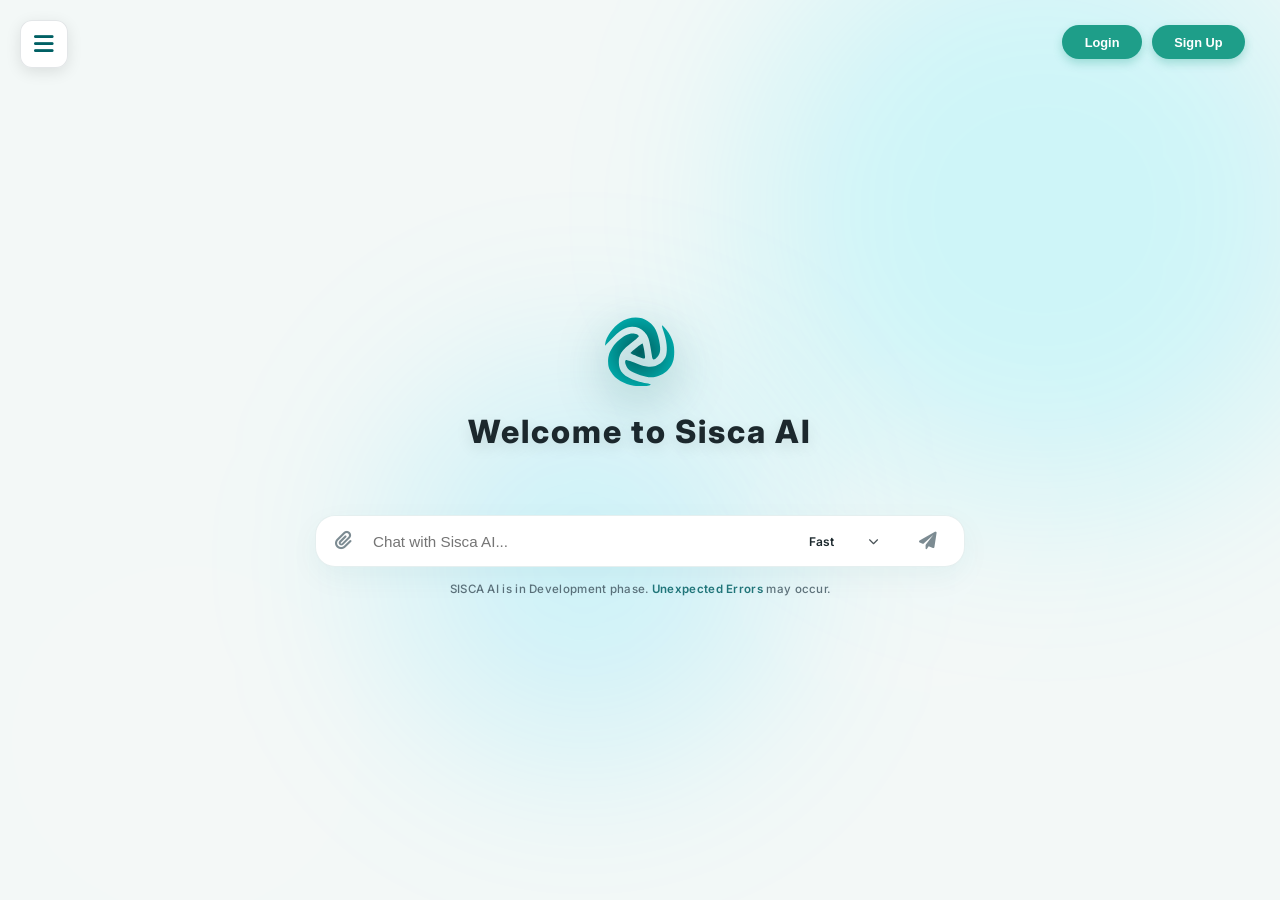
==== commit 01d987b2: "updating greetings" ====
--- a/templates/index.html
+++ b/templates/index.html
@@ -9,7 +9,7 @@
     
     <!-- NAYA: PDF Generation Library -->
     <script src="https://cdnjs.cloudflare.com/ajax/libs/html2pdf.js/0.10.1/html2pdf.bundle.min.js"></script>
-    <link rel="icon" type="image/png" href="/static/logo.png">
+    <link rel="icon" type="image/png" href="/static/sisca_logo.svg">
     <link rel="stylesheet" href="/static/styles.css">
     <link href="https://fonts.googleapis.com/css2?family=Inter:wght@400;500;600;700&display=swap" rel="stylesheet">
     <link rel="stylesheet" href="https://cdnjs.cloudflare.com/ajax/libs/font-awesome/6.0.0/css/all.min.css">
@@ -24,7 +24,7 @@
 <body>
 
     <div id="mobile-blocker">
-        <img src="/static/logo.png" alt="Sisca AI Logo" style="width: 80px; margin-bottom: 20px;">
+        <img src="/static/sisca_logo.svg" alt="Sisca AI Logo" style="width: 80px; margin-bottom: 20px;">
         <h1>Desktop Only Access</h1>
         <p>Sisca AI is not accessable on mobile. For the full experience, please switch to <strong>Desktop</strong>.</p>
     </div>
@@ -97,12 +97,9 @@
     <div class="solid-light-bg"></div>
 
     <div class="minimal-top-nav">
-    <div id="loggedInActions" style="display: none;">
-        <button id="logoutBtn" class="auth-btn"><i class="fas fa-sign-out-alt"></i> Logout</button>
-    </div>
-    <div id="authButtonsDiv" style="display: flex; gap: 10px;">
-        <button id="openLoginModal" class="auth-btn signup-btn">Login</button>
-        <button id="openSignupModal" class="auth-btn signup-btn">Sign Up</button>
+    <div id="topAuthButtonsDiv" style="display: flex; gap: 10px;">
+        <button id="topOpenLoginModal" class="auth-btn signup-btn">Login</button>
+        <button id="topOpenSignupModal" class="auth-btn signup-btn">Sign Up</button>
     </div>
 </div>
 
@@ -112,7 +109,7 @@
         <!-- Brand / Logo Area -->
         <div class="brand-wrapper" id="brandWrapper" style="margin-bottom: 2rem;">
             <img src="/static/sisca_logo.svg" alt="Sisca AI Logo" class="brand-logo" draggable="true" style="width: 100px; height: 100px;">
-            <h2 style="color: var(--text-dark); font-size: 2.8rem;">Sisca AI</h2>
+            <h2 style="color: var(--text-dark); font-size: 2rem;", id="sisca-greeting"></h2>
         </div>
 
         <!-- Chat Area (Restricted Size) -->
@@ -178,7 +175,7 @@
         </div>
 
         <!-- VNC Stream Overlay -->
-        <div id="virtualScreenContent" class="document-overlay" style="background: #1c282d; padding: 0; overflow: hidden; display: none;">
+        <div id="virtualScreenContent" class="document-overlay side-panel" style="background: #1c282d; padding: 0; overflow: hidden; display: none;">
             <div style="background: rgba(0, 96, 100, 0.9); color: white; padding: 10px 15px; font-size: 0.85rem; font-weight: 600;">
                 <i class="fas fa-desktop" style="margin-right: 5px;"></i> Sisca's PC Live
             </div>
@@ -369,8 +366,9 @@
         sidebar.classList.remove('open');
     });
 
-    // Close sidebar when clicking outside of it
+    // Close sidebar when clicking outside of it (sirf chhoti screens par)
     window.addEventListener('click', (e) => {
+        if (window.innerWidth > 900) return; // Desktop: sidebar docked rehta hai, chat ke saath khula rahe
         if (!sidebar.contains(e.target) && !sidebarToggle.contains(e.target) && sidebar.classList.contains('open')) {
             sidebar.classList.remove('open');
         }
@@ -524,6 +522,7 @@
         const user = JSON.parse(savedUserStr);
         document.getElementById('currentUserDisplay').innerText = `${user.first_name} ${user.last_name}`;
         document.getElementById('authButtonsDiv').style.display = 'none';
+        document.getElementById('topAuthButtonsDiv').style.display = 'none';
         
         const loggedInActions = document.getElementById('loggedInActions');
         if (loggedInActions) loggedInActions.style.display = 'flex';
@@ -577,7 +576,7 @@
 });
 
 // ====== LOGOUT LOGIC ======
-document.getElementById('logoutBtn').addEventListener('click', async () => {
+async function handleLogout() {
     
     // ==========================================
     // NAYA: Abort any pending requests immediately upon logout
@@ -592,6 +591,7 @@
 
     document.getElementById('currentUserDisplay').innerText = 'Guest Mode';
     document.getElementById('authButtonsDiv').style.display = 'flex';
+    document.getElementById('topAuthButtonsDiv').style.display = 'flex';
     
     const loggedInActions = document.getElementById('loggedInActions');
     if (loggedInActions) loggedInActions.style.display = 'none';
@@ -614,7 +614,7 @@
             <div class="message assistant-message">
                 <div class="message-avatar">
                     <a href="https://siscaai.online" target="_blank" onclick="event.preventDefault();" style="cursor: default; display: flex;">
-                        <img src="/static/logo.png" alt="Sisca AI" draggable="true">
+                        <img src="/static/sisca_logo.svg" alt="Sisca AI" draggable="true">
                     </a>
                 </div>
                 <div class="message-wrapper">
@@ -658,7 +658,8 @@
     }
 
     alert('Logged out successfully!');
-});
+}
+document.getElementById('logoutBtn').addEventListener('click', handleLogout);
 
 
 // ====== CONNECT GMAIL MODAL LOGIC ======
@@ -791,12 +792,14 @@
 const signupModal = document.getElementById('signupModal');
 
 // ====== REDIRECT TO AUTH PAGE ======
-document.getElementById('openLoginModal').addEventListener('click', () => {
-    window.location.href = '/auth'; 
+['openLoginModal', 'topOpenLoginModal'].forEach(id => {
+    const btn = document.getElementById(id);
+    if (btn) btn.addEventListener('click', () => { window.location.href = '/auth'; });
 });
 
-document.getElementById('openSignupModal').addEventListener('click', () => {
-    window.location.href = '/auth?mode=signup'; 
+['openSignupModal', 'topOpenSignupModal'].forEach(id => {
+    const btn = document.getElementById(id);
+    if (btn) btn.addEventListener('click', () => { window.location.href = '/auth?mode=signup'; });
 });
 document.getElementById('closeLogin').addEventListener('click', () => smoothClose(loginModal));
 document.getElementById('closeSignup').addEventListener('click', () => smoothClose(signupModal));
@@ -922,6 +925,9 @@
                     last_name: data.last_name,
                     email: data.email
                 }));
+
+                localStorage.setItem("first_name", data.first_name);
+
                 window.location.href = '/'; 
             }
         }
@@ -1072,6 +1078,53 @@
                 .replace(/\n/g, '<br>');
         }
 
+        // ====== Research side panel helpers ======
+        function openLiveScreen() {
+            const vs = document.getElementById('virtualScreenContent');
+            const frame = document.getElementById('vncStreamFrame');
+            vs.style.display = 'block';
+            requestAnimationFrame(() => vs.classList.add('show'));
+            // Dynamic Hostname fetch karke port 6080 par noVNC connect karein
+            frame.src = `http://${window.location.hostname}:6080/vnc.html?autoconnect=true&resize=scale`;
+        }
+
+        function closeLiveScreen() {
+            const vs = document.getElementById('virtualScreenContent');
+            vs.classList.remove('show');
+            vs.style.display = 'none';
+            document.getElementById('vncStreamFrame').src = "";
+        }
+
+        // Headings (#), bullets (-), **bold** ko panel me properly render karta hai
+        function formatReport(text) {
+            if (!text) return "";
+            const esc = t => t.replace(/&/g, '&amp;').replace(/</g, '&lt;').replace(/>/g, '&gt;');
+            const inline = t => esc(t).replace(/\*\*(.+?)\*\*/g, '<strong>$1</strong>');
+            let html = '', inList = false;
+            const closeList = () => { if (inList) { html += '</ul>'; inList = false; } };
+
+            for (const raw of text.split('\n')) {
+                const line = raw.trimEnd();
+                let m;
+                if ((m = line.match(/^\s*(#{1,6})\s+(.+)$/))) {
+                    closeList();
+                    const tag = m[1].length === 1 ? 'h2' : (m[1].length === 2 ? 'h3' : 'h4');
+                    html += `<${tag}>${inline(m[2])}</${tag}>`;
+                } else if ((m = line.match(/^\s*[-*\u2022]\s+(.+)$/))) {
+                    if (!inList) { html += '<ul>'; inList = true; }
+                    html += `<li>${inline(m[1])}</li>`;
+                } else if (line.trim() === '') {
+                    closeList();
+                    html += '<div class="rp-gap"></div>';
+                } else {
+                    closeList();
+                    html += `<div class="rp-line">${inline(line)}</div>`;
+                }
+            }
+            closeList();
+            return html;
+        }
+
         // ==========================================
         // 1. GLOBAL STATE MANAGERS (Audio, Typing, Limits)
         // ==========================================
@@ -1155,8 +1208,7 @@
             }
 
             // Stream framework cleanly collapse
-            document.getElementById('virtualScreenContent').style.display = 'none';
-            document.getElementById('vncStreamFrame').src = "";
+            closeLiveScreen();
             
             // --- BUG FIX: Clear Data Panel AND bring back the Logo cleanly ---
             const rightPanel = document.getElementById('rightPanelContent');
@@ -1241,11 +1293,7 @@
                 brand.classList.remove('show-tech');
                 brand.classList.add('hide-tech'); // Logo hide karein
                 
-                const vsContent = document.getElementById('virtualScreenContent');
-                const vncFrame = document.getElementById('vncStreamFrame');
-                vsContent.style.display = 'block';
-                // Dynamic Hostname fetch karke port 6080 par noVNC connect karein
-                vncFrame.src = `http://${window.location.hostname}:6080/vnc.html?autoconnect=true&resize=scale`;
+                openLiveScreen();
             }
             // ---------------------------------------------------------------------
 
@@ -1294,21 +1342,32 @@
                         tasks.push(addMessage("Data Analysis complete. Chart displayed on the workspace.", 'assistant', false));
                         
                         // --- BUG FIX: Hide VNC Screen immediately so the chart is visible! ---
-                        document.getElementById('virtualScreenContent').style.display = 'none';
-                        document.getElementById('vncStreamFrame').src = "";
+                        closeLiveScreen();
                         
-                        displayInRightPanel(data.response, data.chart_url);
+                        displayInRightPanel(data.response, data.chart_url, isAgentActive);
                         if (data.audio) tasks.push(playAudio(data.audio));
                         await Promise.all(tasks);
                         unlockUI();
                     } 
+                    else if (isAgentActive && (lineCount > 5 || data.response.length > 250)) {
+                        // RESEARCH MODE: sirf bara jawab right side panel me (chota jawab normal chat me)
+                        const tasks = [];
+                        tasks.push(addMessage("Research complete. Results are shown in the side panel.", 'assistant', false));
+                        closeLiveScreen();
+                        displayInRightPanel(data.response, null, true);
+                        if (data.audio) tasks.push(playAudio(data.audio));
+                        if (data.action === 'open_url' && data.url) {
+                            window.open(data.url, '_blank');
+                        }
+                        await Promise.all(tasks);
+                        unlockUI();
+                    }
                     else if (lineCount > 5 || data.response.length > 250) {
                         const tasks = [];
                         tasks.push(addMessage("Document generated. Displayed on the main workspace.", 'assistant', false));
                         
                         // --- BUG FIX: Hide VNC Screen immediately so the document is visible! ---
-                        document.getElementById('virtualScreenContent').style.display = 'none';
-                        document.getElementById('vncStreamFrame').src = "";
+                        closeLiveScreen();
                         
                         displayInRightPanel(data.response);
                         
@@ -1335,8 +1394,7 @@
                         await Promise.all(tasks);
                         
                         // --- BUG FIX: Teardown VNC Sandbox for Short Responses & Prevent Overlap ---
-                        document.getElementById('virtualScreenContent').style.display = 'none';
-                        document.getElementById('vncStreamFrame').src = "";
+                        closeLiveScreen();
                         
                         const rightPanel = document.getElementById('rightPanelContent');
                         const brandWrap = document.getElementById('brandWrapper');
@@ -1356,8 +1414,7 @@
 
                 // --- NAYI LOGIC: Agar error aye tab bhi screen band kar dein ---
                 if (isAgentActive) {
-                    document.getElementById('virtualScreenContent').style.display = 'none';
-                    document.getElementById('vncStreamFrame').src = "";
+                    closeLiveScreen();
                     document.getElementById('brandWrapper').classList.remove('hide-tech');
                     document.getElementById('brandWrapper').classList.add('show-tech');
                 }
@@ -1392,7 +1449,7 @@
             
             let avatarHTML = '';
             if (sender === 'assistant') {
-                avatarHTML = `<div class="message-avatar"><a href="https://siscaai.online" target="_blank" onclick="event.preventDefault();" style="cursor: default; display: flex;"><img src="/static/logo.png" alt="Sisca AI" draggable="true"></a></div>`;
+                avatarHTML = `<div class="message-avatar"><a href="https://siscaai.online" target="_blank" onclick="event.preventDefault();" style="cursor: default; display: flex;"><img src="/static/sisca_logo.svg" alt="Sisca AI" draggable="true"></a></div>`;
             }
             let imageHTML = '';
             if (imageBase64) {
@@ -1446,7 +1503,7 @@
             typingDiv.innerHTML = `
                 <div class="message-avatar">
                     <a href="https://siscaai.online" target="_blank" onclick="event.preventDefault();" style="cursor: default; display: flex;">
-                        <img src="/static/logo.png" alt="Sisca AI" draggable="true">
+                        <img src="/static/sisca_logo.svg" alt="Sisca AI" draggable="true">
                     </a>
                 </div>
                 <div class="message-wrapper">
@@ -1563,7 +1620,8 @@
 const rightPanelText = document.getElementById('rightPanelText');
 const closeRightPanel = document.getElementById('closeRightPanel');
 
-function displayInRightPanel(text, chartUrl = null) {
+function displayInRightPanel(text, chartUrl = null, asSide = false) {
+    rightPanelContent.classList.toggle('side-panel', asSide);
     // Logo ko cool animation k sath blur karke hide karein
     brandWrapper.classList.remove('show-tech');
     brandWrapper.classList.add('hide-tech');
@@ -1589,7 +1647,7 @@
         const interval = setInterval(() => {
             if (i < words.length) {
                 currentText += words[i] + ' ';
-                rightPanelText.innerHTML = formatText(currentText); 
+                rightPanelText.innerHTML = formatReport(currentText); 
                 i++;
                 rightPanelContent.scrollTop = rightPanelContent.scrollHeight;
             } else {
@@ -1722,6 +1780,43 @@
     });
 }
 
-    </script>
+
+
+document.addEventListener("DOMContentLoaded", function() {
+    let firstName = null;
+    
+    // Direct main 'sisca_user' object se naam nikal rahe hain
+    const savedUserStr = localStorage.getItem('sisca_user');
+    if (savedUserStr) {
+        try {
+            const userObj = JSON.parse(savedUserStr);
+            firstName = userObj.first_name;
+        } catch (e) {
+            console.error("Error fetching user data", e);
+        }
+    }
+
+    const greetings = [
+        "Welcome to Sisca",
+        "Hello",
+        "Good to see you",
+        "Greetings",
+        "Welcome back",
+        "How's your day going"
+    ];
+    
+    const randomGreeting = greetings[Math.floor(Math.random() * greetings.length)];
+    const greetingElement = document.getElementById("sisca-greeting");
+    
+    if (greetingElement) {
+        if (firstName && firstName !== "null") {
+            greetingElement.innerText = `${randomGreeting}, ${firstName}`;
+        } else {
+            greetingElement.innerText = `Welcome to Sisca AI`;
+        }
+    }
+});
+</script>
+
 </body>
 </html>
--- a/static/styles.css
+++ b/static/styles.css
@@ -578,8 +578,20 @@
 }
 
 .right-panel-text {
-    white-space: pre-wrap; /* Email aur paragraph formatting (lines) wesi hi rahengi */
-}
+    white-space: normal;
+    line-height: 1.65;
+}
+.right-panel-text h2, .right-panel-text h3, .right-panel-text h4 {
+    color: var(--theme-primary);
+    margin: 1.2rem 0 0.4rem;
+    line-height: 1.3;
+}
+.right-panel-text h2 { font-size: 1.5rem; }
+.right-panel-text h3 { font-size: 1.25rem; }
+.right-panel-text h4 { font-size: 1.15rem; }
+.right-panel-text ul { margin: 0.3rem 0 0.3rem 1.2rem; padding: 0; }
+.right-panel-text li { margin: 0.3rem 0; }
+.rp-gap { height: 0.8rem; }
 
 /* Right Panel Custom Scrollbar */
 .right-panel-content::-webkit-scrollbar { width: 6px; }
@@ -1147,23 +1159,37 @@
 .sidebar {
     position: fixed;
     top: 0;
-    left: -350px; /* Hidden off-screen by default */
-    width: 320px;
+    left: 0;
+    width: var(--left-panel-w);
     height: 100vh;
     z-index: 1000;
-    border-radius: 0 1.5rem 1.5rem 0;
+    border-radius: 0;
+    border: none;
+    border-right: 1px solid rgba(0, 96, 100, 0.12);
+    box-shadow: 12px 0 40px rgba(0, 96, 100, 0.10);
     padding: 4rem 1.5rem 2rem 1.5rem;
     display: flex;
     flex-direction: column;
     gap: 1.5rem;
-    transition: left 0.4s cubic-bezier(0.175, 0.885, 0.32, 1.275);
     overflow-y: auto;
     background: rgba(255, 255, 255, 0.98);
+
+    /* Closed state: right panel jaisa slide + fade (bounce nahi) */
+    opacity: 0;
+    transform: translateX(-40px);
+    visibility: hidden;
+    pointer-events: none;
+    transition: transform 0.4s cubic-bezier(0.165, 0.84, 0.44, 1),
+                opacity 0.4s cubic-bezier(0.165, 0.84, 0.44, 1),
+                visibility 0s linear 0.4s;
 }
 
 .sidebar.open {
-    left: 0; /* Slides in */
-    box-shadow: 15px 0 35px rgba(0, 0, 0, 0.2);
+    opacity: 1;
+    transform: translateX(0);
+    visibility: visible;
+    pointer-events: auto;
+    transition-delay: 0s, 0s, 0s;
 }
 
 .sidebar-divider {
@@ -1323,11 +1349,57 @@
     box-shadow: 0 6px 15px rgba(30, 158, 137, 0.4) !important;
 }
 
-.minimal-top-nav #logoutBtn {
-    background: #ef4444 !important;
-    box-shadow: 0 4px 10px rgba(239, 68, 68, 0.3) !important;
-}
-
-.minimal-top-nav #logoutBtn:hover {
-    background: #dc2626 !important;
+
+/* ===== Research Side Panel (docked to the right) ===== */
+:root { --side-panel-w: min(46vw, 720px); }
+
+.document-overlay.side-panel {
+    top: 0; right: 0; left: auto;
+    width: var(--side-panel-w);
+    max-width: none;
+    height: 100vh;
+    border-radius: 0;
+    border: none;
+    border-left: 1px solid rgba(0, 96, 100, 0.12);
+    box-shadow: -12px 0 40px rgba(0, 96, 100, 0.10);
+    padding: 3.5rem 2rem 2rem;
+    transform: translateX(40px);
+}
+.document-overlay.side-panel.show { transform: translateX(0); }
+
+/* Chat area panel ke saath left me shift ho jaye */
+.centered-layout {
+    transition: width 0.4s cubic-bezier(0.165, 0.84, 0.44, 1),
+                margin-left 0.4s cubic-bezier(0.165, 0.84, 0.44, 1);
+}
+body:has(.document-overlay.side-panel.show) .centered-layout {
+    width: calc(100vw - var(--side-panel-w));
+}
+
+@media (max-width: 900px) {
+    .document-overlay.side-panel { width: 100vw; }
+    body:has(.document-overlay.side-panel.show) .centered-layout { width: 100vw; }
+}
+
+
+/* ===== Left Sidebar: right panel ki tarah docked + chat ko shift karta hai ===== */
+:root { --left-panel-w: 320px; }
+
+@media (min-width: 901px) {
+    body:has(.sidebar.open) .centered-layout {
+        margin-left: var(--left-panel-w);
+        width: calc(100vw - var(--left-panel-w));
+    }
+    /* Dono panels khule hon to right panel thora patla taake chat ke liye jagah bachay */
+    body:has(.sidebar.open):has(.document-overlay.side-panel.show) {
+        --side-panel-w: min(38vw, 620px);
+    }
+    body:has(.sidebar.open):has(.document-overlay.side-panel.show) .centered-layout {
+        margin-left: var(--left-panel-w);
+        width: calc(100vw - var(--left-panel-w) - var(--side-panel-w));
+    }
+}
+
+@media (max-width: 900px) {
+    :root { --left-panel-w: min(320px, 85vw); }
 }
--- a/static/styles.css
+++ b/static/styles.css
@@ -578,8 +578,20 @@
 }
 
 .right-panel-text {
-    white-space: pre-wrap; /* Email aur paragraph formatting (lines) wesi hi rahengi */
-}
+    white-space: normal;
+    line-height: 1.65;
+}
+.right-panel-text h2, .right-panel-text h3, .right-panel-text h4 {
+    color: var(--theme-primary);
+    margin: 1.2rem 0 0.4rem;
+    line-height: 1.3;
+}
+.right-panel-text h2 { font-size: 1.5rem; }
+.right-panel-text h3 { font-size: 1.25rem; }
+.right-panel-text h4 { font-size: 1.15rem; }
+.right-panel-text ul { margin: 0.3rem 0 0.3rem 1.2rem; padding: 0; }
+.right-panel-text li { margin: 0.3rem 0; }
+.rp-gap { height: 0.8rem; }
 
 /* Right Panel Custom Scrollbar */
 .right-panel-content::-webkit-scrollbar { width: 6px; }
@@ -1147,23 +1159,37 @@
 .sidebar {
     position: fixed;
     top: 0;
-    left: -350px; /* Hidden off-screen by default */
-    width: 320px;
+    left: 0;
+    width: var(--left-panel-w);
     height: 100vh;
     z-index: 1000;
-    border-radius: 0 1.5rem 1.5rem 0;
+    border-radius: 0;
+    border: none;
+    border-right: 1px solid rgba(0, 96, 100, 0.12);
+    box-shadow: 12px 0 40px rgba(0, 96, 100, 0.10);
     padding: 4rem 1.5rem 2rem 1.5rem;
     display: flex;
     flex-direction: column;
     gap: 1.5rem;
-    transition: left 0.4s cubic-bezier(0.175, 0.885, 0.32, 1.275);
     overflow-y: auto;
     background: rgba(255, 255, 255, 0.98);
+
+    /* Closed state: right panel jaisa slide + fade (bounce nahi) */
+    opacity: 0;
+    transform: translateX(-40px);
+    visibility: hidden;
+    pointer-events: none;
+    transition: transform 0.4s cubic-bezier(0.165, 0.84, 0.44, 1),
+                opacity 0.4s cubic-bezier(0.165, 0.84, 0.44, 1),
+                visibility 0s linear 0.4s;
 }
 
 .sidebar.open {
-    left: 0; /* Slides in */
-    box-shadow: 15px 0 35px rgba(0, 0, 0, 0.2);
+    opacity: 1;
+    transform: translateX(0);
+    visibility: visible;
+    pointer-events: auto;
+    transition-delay: 0s, 0s, 0s;
 }
 
 .sidebar-divider {
@@ -1323,11 +1349,57 @@
     box-shadow: 0 6px 15px rgba(30, 158, 137, 0.4) !important;
 }
 
-.minimal-top-nav #logoutBtn {
-    background: #ef4444 !important;
-    box-shadow: 0 4px 10px rgba(239, 68, 68, 0.3) !important;
-}
-
-.minimal-top-nav #logoutBtn:hover {
-    background: #dc2626 !important;
+
+/* ===== Research Side Panel (docked to the right) ===== */
+:root { --side-panel-w: min(46vw, 720px); }
+
+.document-overlay.side-panel {
+    top: 0; right: 0; left: auto;
+    width: var(--side-panel-w);
+    max-width: none;
+    height: 100vh;
+    border-radius: 0;
+    border: none;
+    border-left: 1px solid rgba(0, 96, 100, 0.12);
+    box-shadow: -12px 0 40px rgba(0, 96, 100, 0.10);
+    padding: 3.5rem 2rem 2rem;
+    transform: translateX(40px);
+}
+.document-overlay.side-panel.show { transform: translateX(0); }
+
+/* Chat area panel ke saath left me shift ho jaye */
+.centered-layout {
+    transition: width 0.4s cubic-bezier(0.165, 0.84, 0.44, 1),
+                margin-left 0.4s cubic-bezier(0.165, 0.84, 0.44, 1);
+}
+body:has(.document-overlay.side-panel.show) .centered-layout {
+    width: calc(100vw - var(--side-panel-w));
+}
+
+@media (max-width: 900px) {
+    .document-overlay.side-panel { width: 100vw; }
+    body:has(.document-overlay.side-panel.show) .centered-layout { width: 100vw; }
+}
+
+
+/* ===== Left Sidebar: right panel ki tarah docked + chat ko shift karta hai ===== */
+:root { --left-panel-w: 320px; }
+
+@media (min-width: 901px) {
+    body:has(.sidebar.open) .centered-layout {
+        margin-left: var(--left-panel-w);
+        width: calc(100vw - var(--left-panel-w));
+    }
+    /* Dono panels khule hon to right panel thora patla taake chat ke liye jagah bachay */
+    body:has(.sidebar.open):has(.document-overlay.side-panel.show) {
+        --side-panel-w: min(38vw, 620px);
+    }
+    body:has(.sidebar.open):has(.document-overlay.side-panel.show) .centered-layout {
+        margin-left: var(--left-panel-w);
+        width: calc(100vw - var(--left-panel-w) - var(--side-panel-w));
+    }
+}
+
+@media (max-width: 900px) {
+    :root { --left-panel-w: min(320px, 85vw); }
 }
